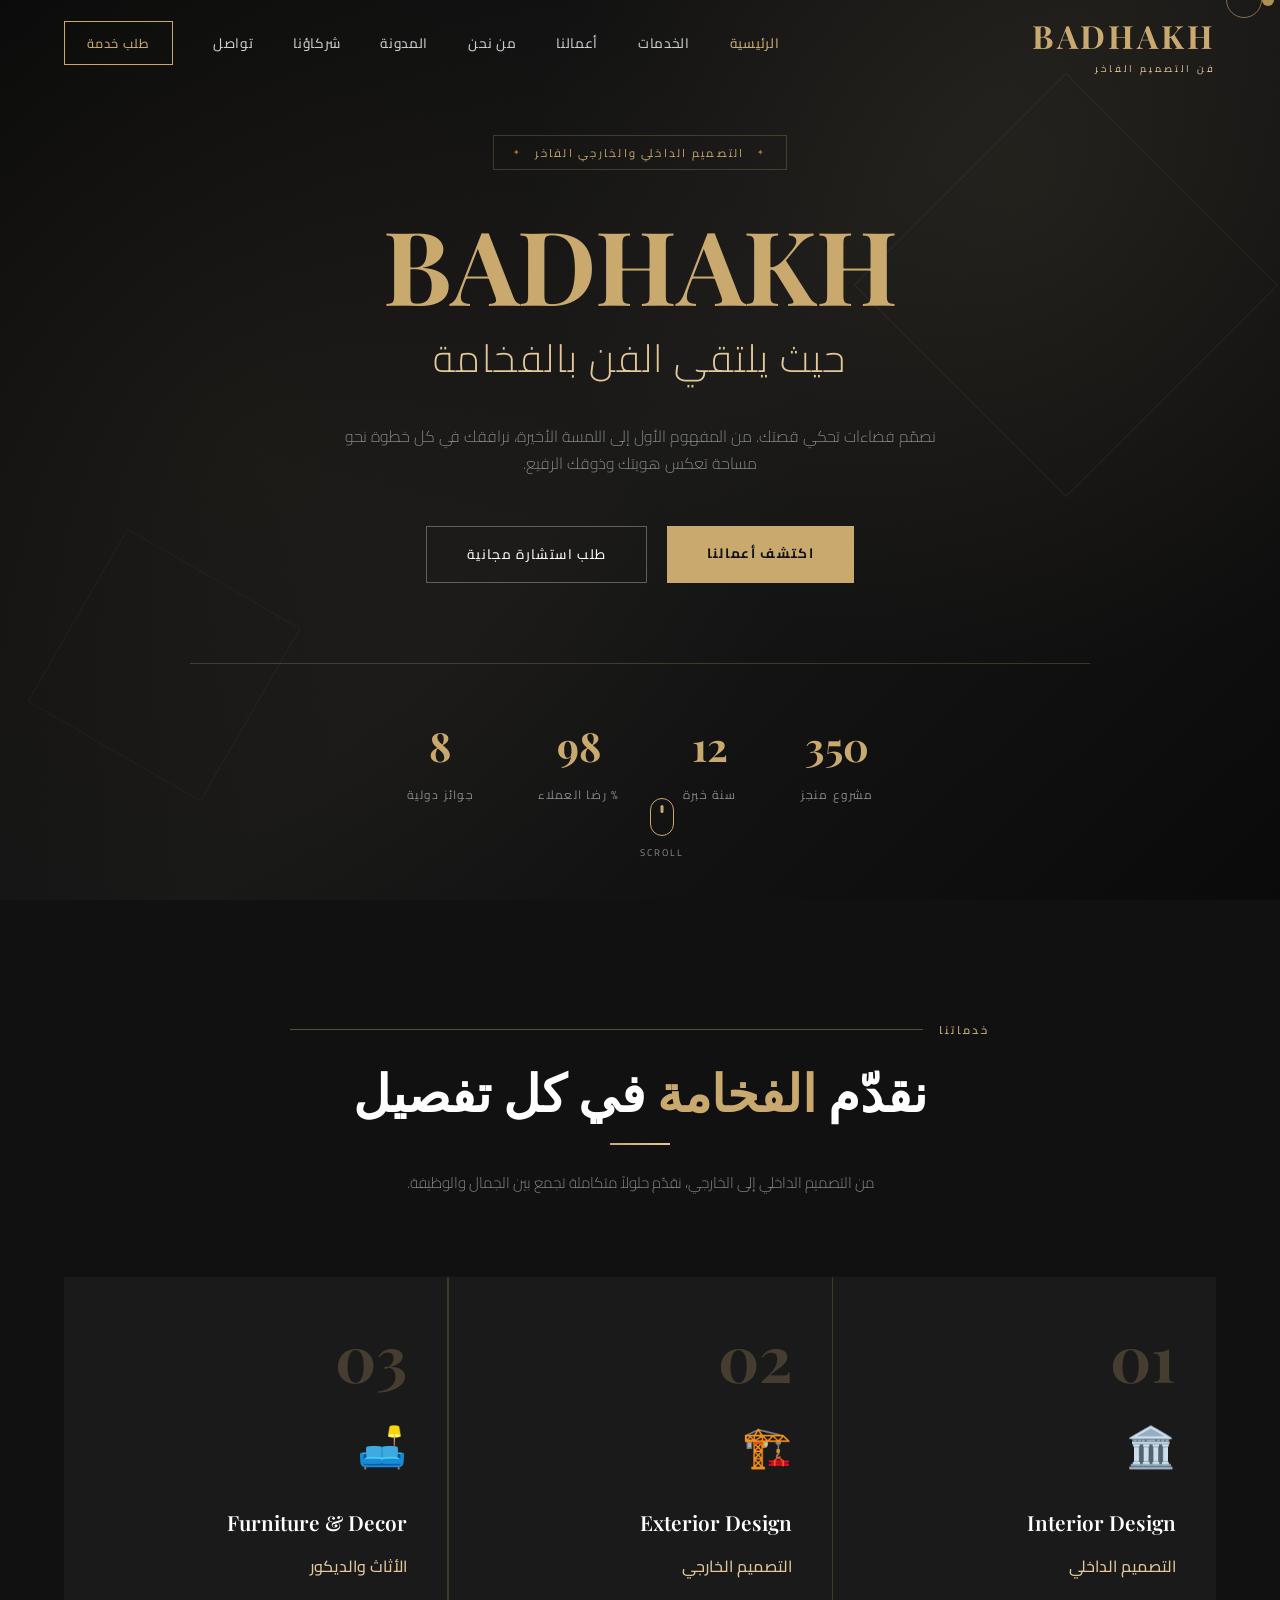
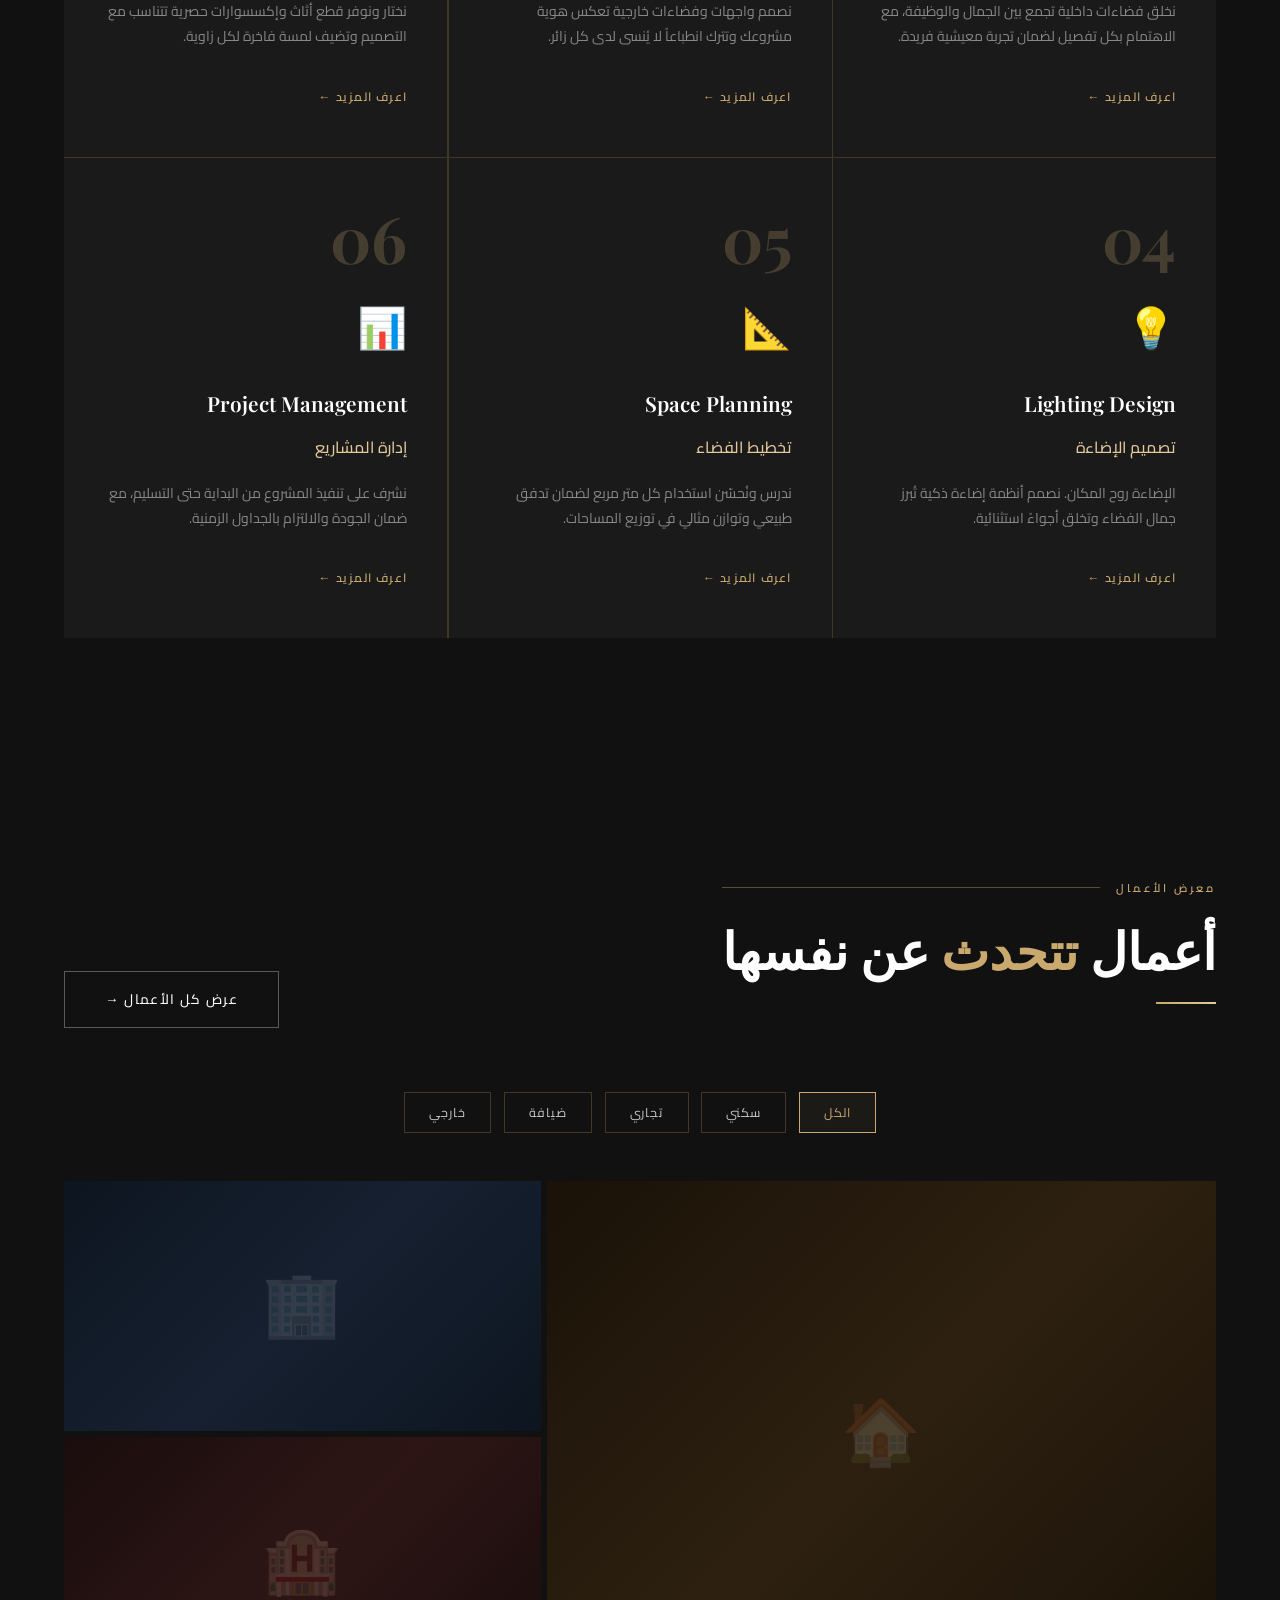
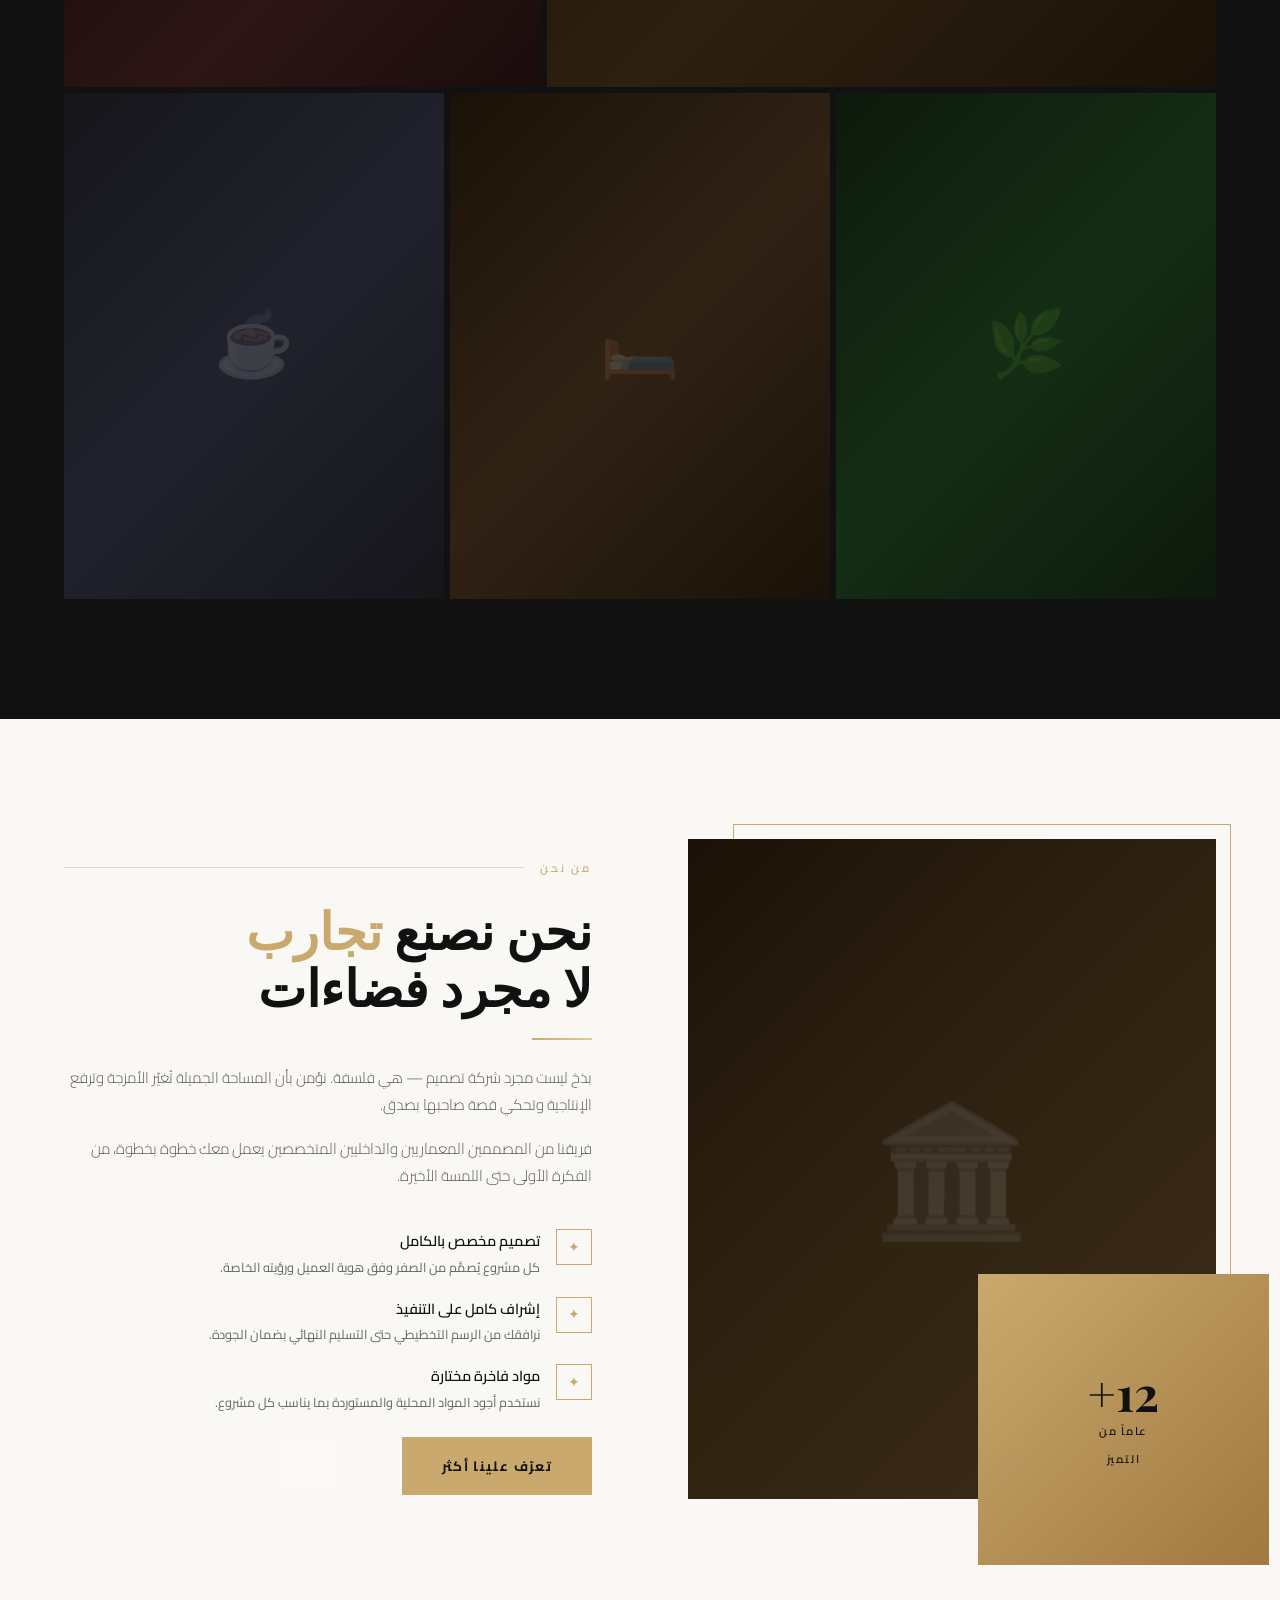
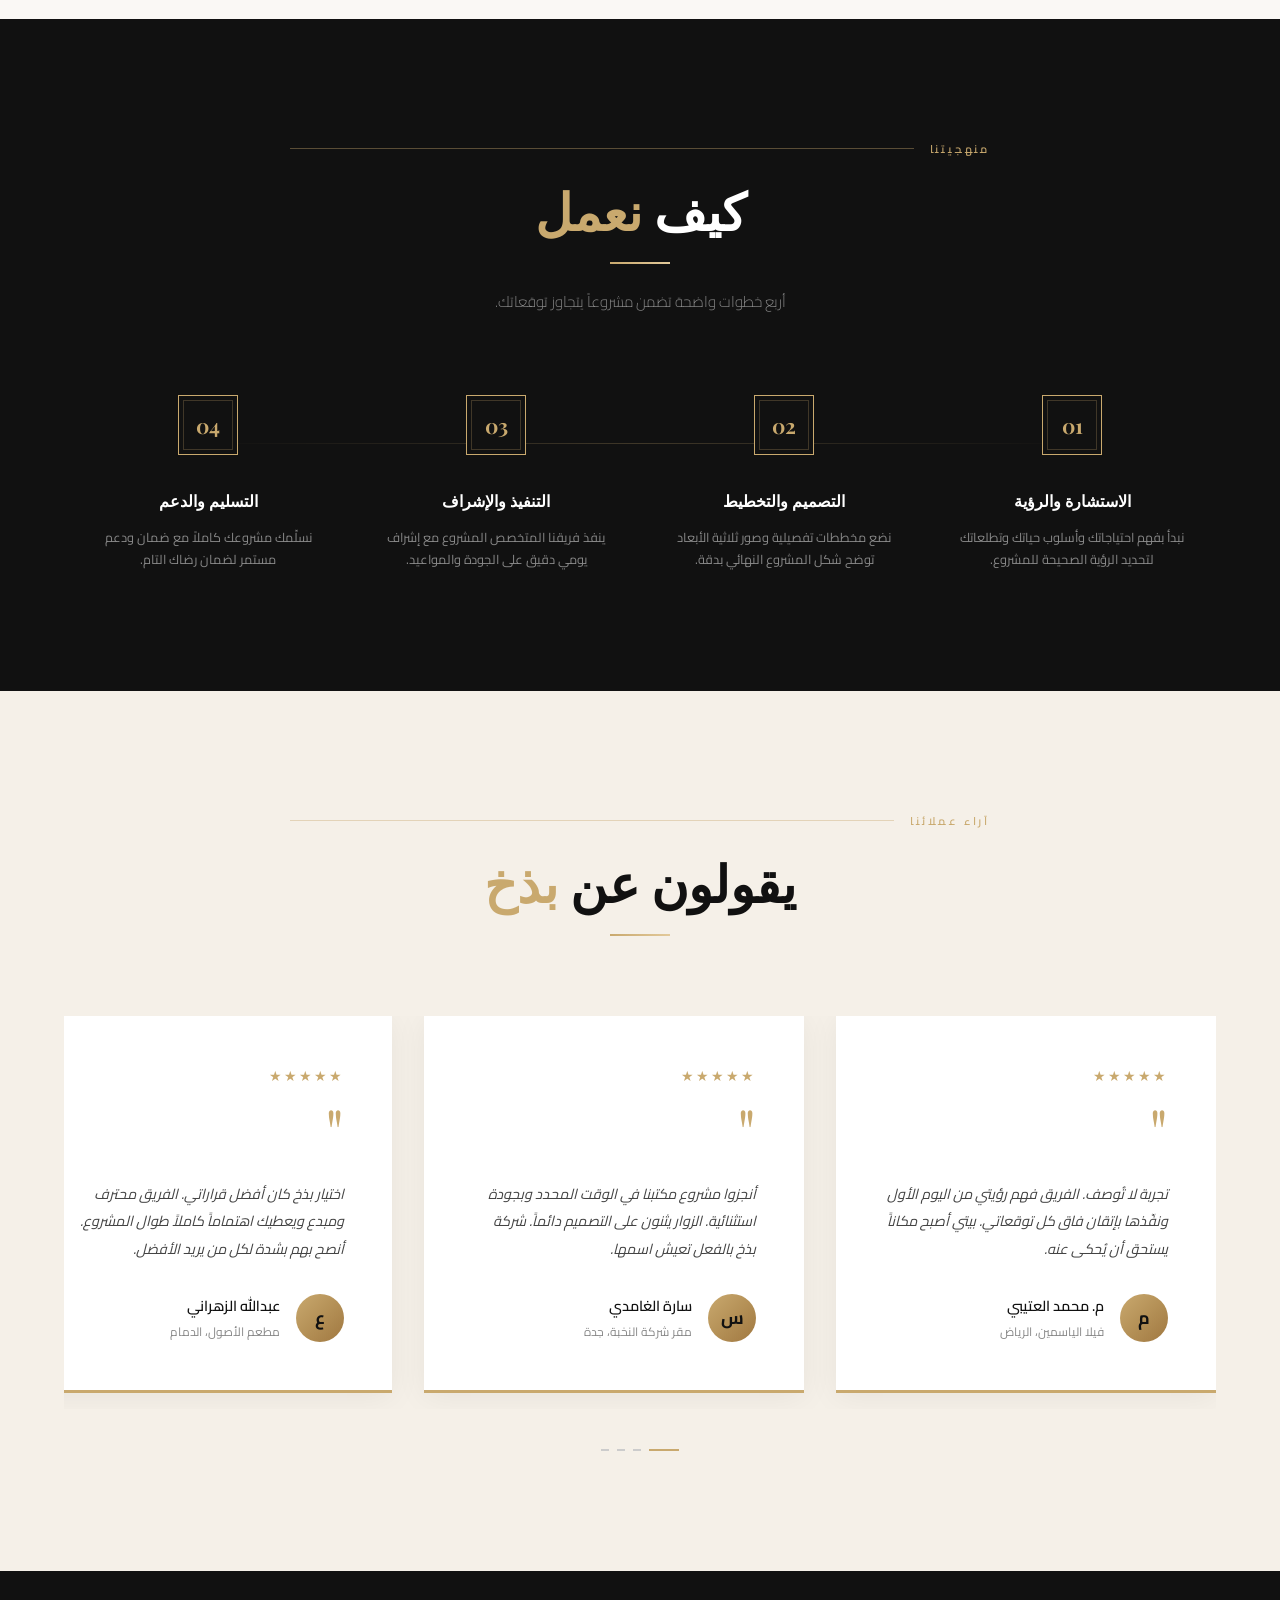
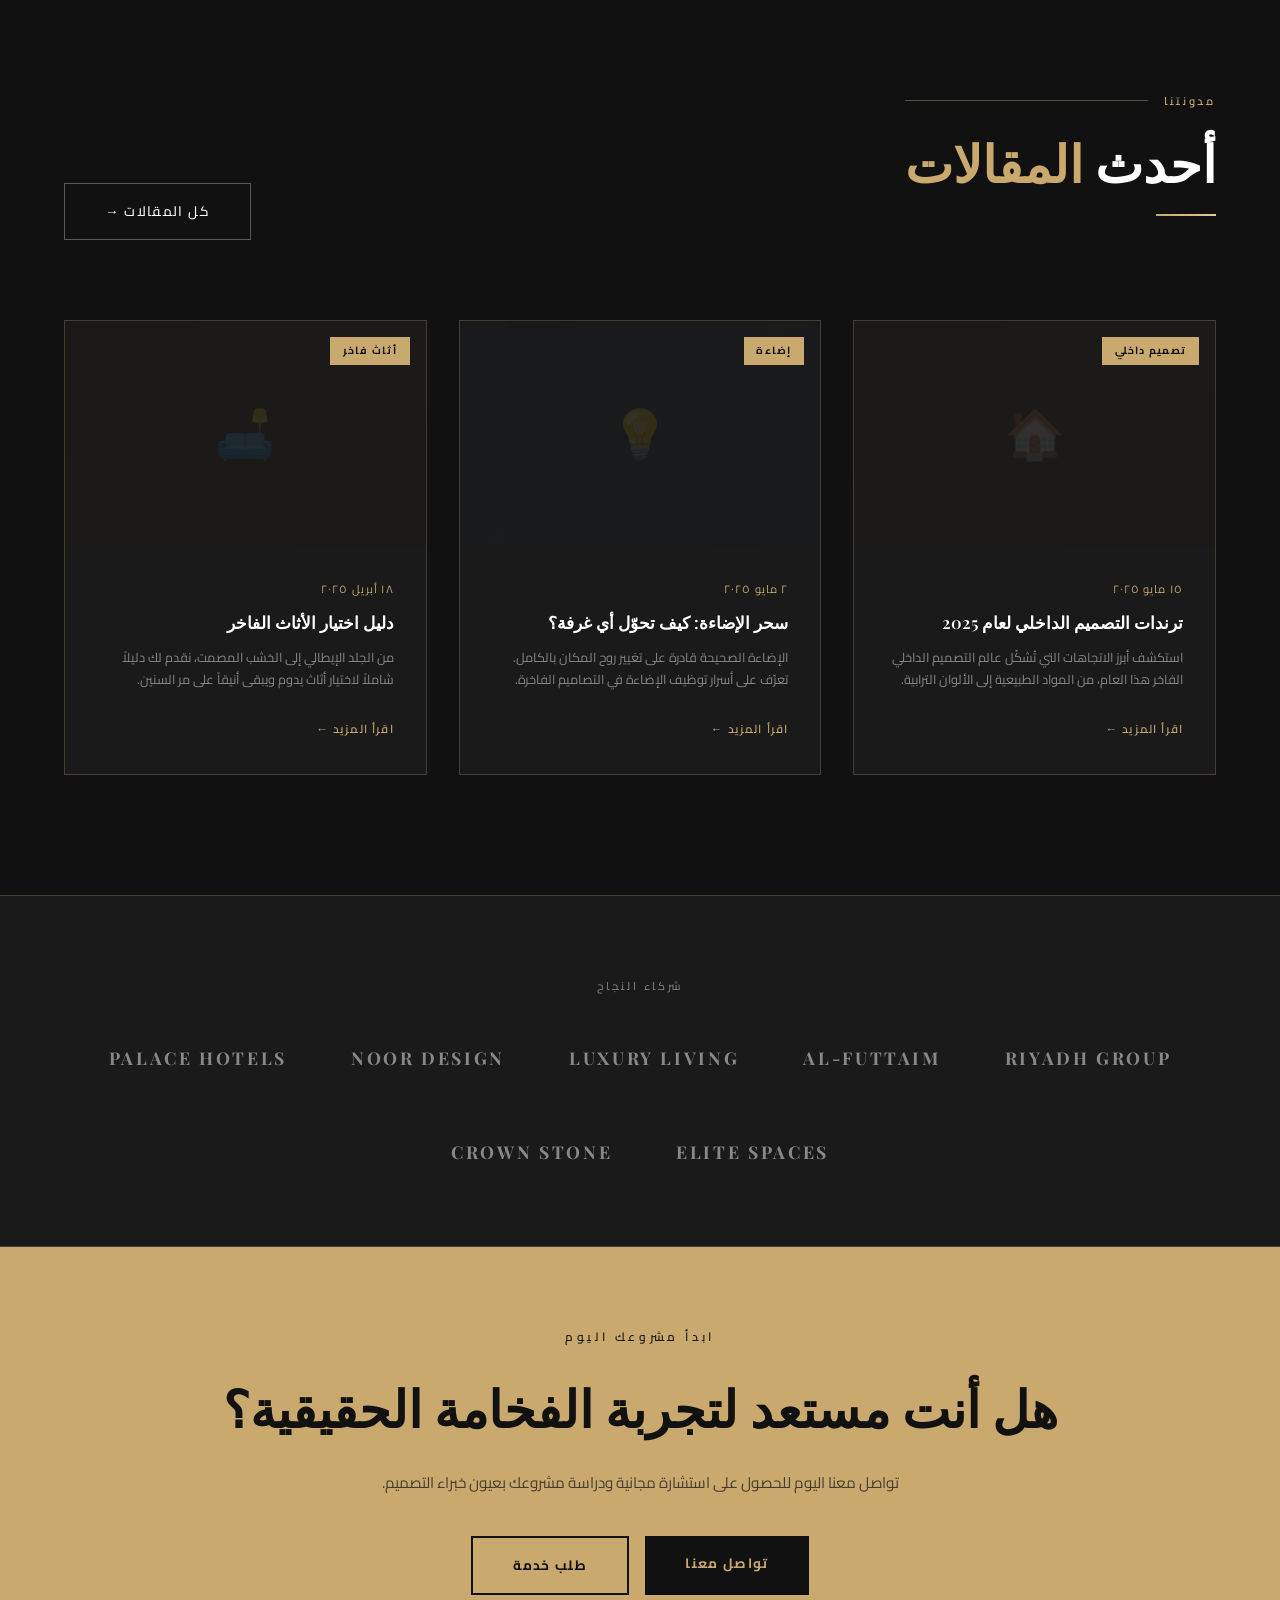
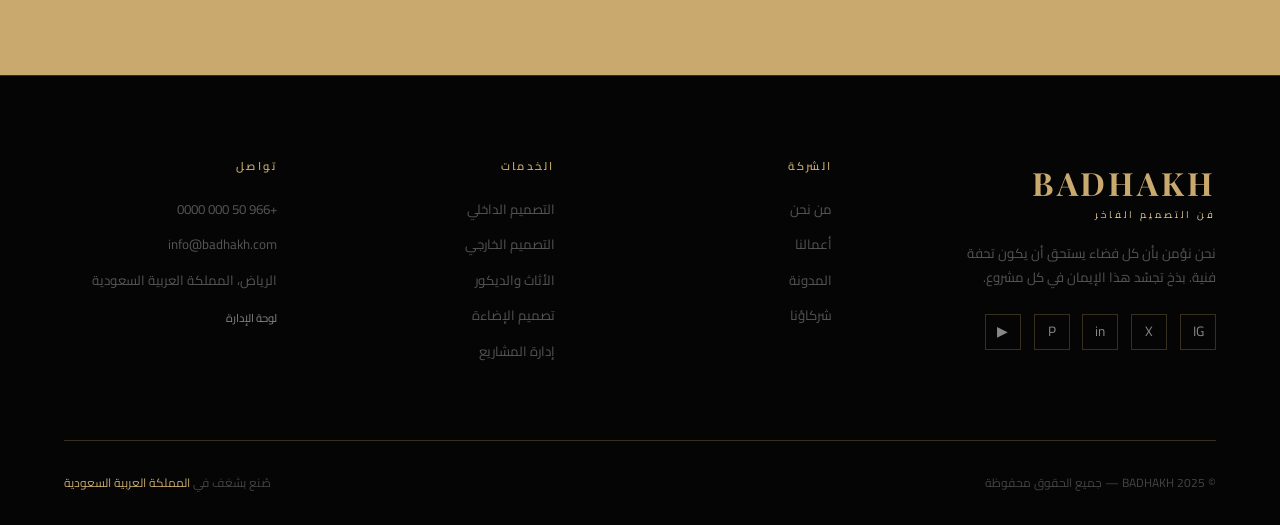
==== index.html @ dadae4b3 "add" ====
<!DOCTYPE html>
<html lang="ar" dir="rtl">
<head>
  <meta charset="UTF-8">
  <meta name="viewport" content="width=device-width, initial-scale=1.0">
  <title>بذخ — BADHAKH Luxury Interiors</title>
  <meta name="description" content="بذخ — شركة متخصصة في التصميم الداخلي والخارجي الفاخر. نصمم، نشرف، ونسوّق مشروعك من الفكرة حتى الظهور.">
  <link rel="preconnect" href="https://fonts.googleapis.com">
  <link rel="preconnect" href="https://fonts.gstatic.com" crossorigin>
  <link href="https://fonts.googleapis.com/css2?family=Playfair+Display:wght@400;500;600;700;900&family=Cairo:wght@300;400;500;600;700&display=swap" rel="stylesheet">
  <link rel="stylesheet" href="css/style.css">
</head>
<body>

<!-- Loader -->
<div id="loader">
  <div class="loader-content">
    <div class="loader-logo">BADHAKH</div>
    <div style="font-family:'Cairo',sans-serif;font-size:0.7rem;letter-spacing:0.3em;color:var(--gold-light);margin-top:0.5rem;text-align:center;">بذخ — فن التصميم الفاخر</div>
    <div class="loader-bar"></div>
  </div>
</div>

<!-- Custom Cursor -->
<div class="custom-cursor" id="cursor"></div>
<div class="cursor-follower" id="cursor-follower"></div>

<!-- Toast -->
<div class="toast" id="toast">✓ تم إرسال رسالتك بنجاح</div>

<!-- NAVBAR -->
<nav id="navbar">
  <a href="index.html" class="nav-logo">
    BADHAKH
    <span>فن التصميم الفاخر</span>
  </a>
  <ul class="nav-links">
    <li><a href="index.html" class="active">الرئيسية</a></li>
    <li><a href="pages/services.html">الخدمات</a></li>
    <li><a href="pages/portfolio.html">أعمالنا</a></li>
    <li><a href="pages/about.html">من نحن</a></li>
    <li><a href="pages/blog.html">المدونة</a></li>
    <li><a href="pages/partners.html">شركاؤنا</a></li>
    <li><a href="pages/contact.html">تواصل</a></li>
    <li><a href="#" class="nav-cta" onclick="openModal()">طلب خدمة</a></li>
  </ul>
  <div class="hamburger" id="hamburger" onclick="toggleMenu()">
    <span></span><span></span><span></span>
  </div>
</nav>

<!-- Mobile Nav -->
<div class="mobile-nav" id="mobileNav">
  <a href="index.html" onclick="toggleMenu()">الرئيسية</a>
  <a href="pages/services.html" onclick="toggleMenu()">الخدمات</a>
  <a href="pages/portfolio.html" onclick="toggleMenu()">أعمالنا</a>
  <a href="pages/about.html" onclick="toggleMenu()">من نحن</a>
  <a href="pages/blog.html" onclick="toggleMenu()">المدونة</a>
  <a href="pages/partners.html" onclick="toggleMenu()">شركاؤنا</a>
  <a href="pages/contact.html" onclick="toggleMenu()">تواصل</a>
  <a href="#" onclick="openModal();toggleMenu();" style="color:var(--gold);border:1px solid var(--gold);padding:0.8rem 2.5rem;">طلب خدمة</a>
</div>

<!-- ===== HERO ===== -->
<section class="hero">
  <div class="hero-bg"></div>
  <div class="hero-pattern"></div>

  <!-- Animated geometric shapes -->
  <div style="position:absolute;top:15%;right:5%;width:300px;height:300px;border:1px solid rgba(201,169,110,0.08);transform:rotate(45deg);pointer-events:none;"></div>
  <div style="position:absolute;bottom:15%;left:5%;width:200px;height:200px;border:1px solid rgba(201,169,110,0.06);transform:rotate(30deg);pointer-events:none;"></div>

  <div class="hero-content">
    <div class="hero-badge">التصميم الداخلي والخارجي الفاخر</div>

    <h1 class="hero-title">
      <span class="gold">BADHAKH</span>
    </h1>
    <div class="hero-subtitle-ar">حيث يلتقي الفن بالفخامة</div>

    <p class="hero-desc">
      نصمّم فضاءات تحكي قصتك. من المفهوم الأول إلى اللمسة الأخيرة، نرافقك في كل خطوة نحو مساحة تعكس هويتك وذوقك الرفيع.
    </p>

    <div class="hero-actions">
      <a href="pages/portfolio.html" class="btn-primary">اكتشف أعمالنا</a>
      <a href="#" class="btn-outline" onclick="openModal()">طلب استشارة مجانية</a>
    </div>

    <div class="hero-stats">
      <div class="stat-item">
        <span class="stat-num" data-count="350">0</span>
        <div class="stat-label">مشروع منجز</div>
      </div>
      <div class="stat-item">
        <span class="stat-num" data-count="12">0</span>
        <div class="stat-label">سنة خبرة</div>
      </div>
      <div class="stat-item">
        <span class="stat-num" data-count="98">0</span>
        <div class="stat-label">% رضا العملاء</div>
      </div>
      <div class="stat-item">
        <span class="stat-num" data-count="8">0</span>
        <div class="stat-label">جوائز دولية</div>
      </div>
    </div>
  </div>

  <div class="scroll-indicator">
    <div class="scroll-mouse"></div>
    <div class="scroll-text">Scroll</div>
  </div>
</section>

<!-- ===== SERVICES ===== -->
<section class="section" id="services">
  <div class="section-header-centered reveal">
    <div class="section-label"><span>خدماتنا</span></div>
    <h2 class="section-heading">نقدّم <span class="gold">الفخامة</span> في كل تفصيل</h2>
    <div class="gold-divider gold-divider-center"></div>
    <p class="section-sub" style="margin:0 auto;">من التصميم الداخلي إلى الخارجي، نقدّم حلولاً متكاملة تجمع بين الجمال والوظيفة.</p>
  </div>

  <div class="services-grid">
    <div class="service-card reveal reveal-delay-1">
      <div class="service-num">01</div>
      <span class="service-icon">🏛️</span>
      <div class="service-title">Interior Design</div>
      <div class="service-title-ar">التصميم الداخلي</div>
      <p class="service-desc">نخلق فضاءات داخلية تجمع بين الجمال والوظيفة، مع الاهتمام بكل تفصيل لضمان تجربة معيشية فريدة.</p>
      <a href="pages/services.html" class="service-link">اعرف المزيد ←</a>
    </div>
    <div class="service-card reveal reveal-delay-2">
      <div class="service-num">02</div>
      <span class="service-icon">🏗️</span>
      <div class="service-title">Exterior Design</div>
      <div class="service-title-ar">التصميم الخارجي</div>
      <p class="service-desc">نصمم واجهات وفضاءات خارجية تعكس هوية مشروعك وتترك انطباعاً لا يُنسى لدى كل زائر.</p>
      <a href="pages/services.html" class="service-link">اعرف المزيد ←</a>
    </div>
    <div class="service-card reveal reveal-delay-3">
      <div class="service-num">03</div>
      <span class="service-icon">🛋️</span>
      <div class="service-title">Furniture & Decor</div>
      <div class="service-title-ar">الأثاث والديكور</div>
      <p class="service-desc">نختار ونوفر قطع أثاث وإكسسوارات حصرية تتناسب مع التصميم وتضيف لمسة فاخرة لكل زاوية.</p>
      <a href="pages/services.html" class="service-link">اعرف المزيد ←</a>
    </div>
    <div class="service-card reveal reveal-delay-1">
      <div class="service-num">04</div>
      <span class="service-icon">💡</span>
      <div class="service-title">Lighting Design</div>
      <div class="service-title-ar">تصميم الإضاءة</div>
      <p class="service-desc">الإضاءة روح المكان. نصمم أنظمة إضاءة ذكية تُبرز جمال الفضاء وتخلق أجواءً استثنائية.</p>
      <a href="pages/services.html" class="service-link">اعرف المزيد ←</a>
    </div>
    <div class="service-card reveal reveal-delay-2">
      <div class="service-num">05</div>
      <span class="service-icon">📐</span>
      <div class="service-title">Space Planning</div>
      <div class="service-title-ar">تخطيط الفضاء</div>
      <p class="service-desc">ندرس ونُحسّن استخدام كل متر مربع لضمان تدفق طبيعي وتوازن مثالي في توزيع المساحات.</p>
      <a href="pages/services.html" class="service-link">اعرف المزيد ←</a>
    </div>
    <div class="service-card reveal reveal-delay-3">
      <div class="service-num">06</div>
      <span class="service-icon">📊</span>
      <div class="service-title">Project Management</div>
      <div class="service-title-ar">إدارة المشاريع</div>
      <p class="service-desc">نشرف على تنفيذ المشروع من البداية حتى التسليم، مع ضمان الجودة والالتزام بالجداول الزمنية.</p>
      <a href="pages/services.html" class="service-link">اعرف المزيد ←</a>
    </div>
  </div>
</section>

<!-- ===== PORTFOLIO PREVIEW ===== -->
<section class="section portfolio-section" id="portfolio">
  <div style="display:flex;justify-content:space-between;align-items:flex-end;margin-bottom:4rem;" class="reveal">
    <div>
      <div class="section-label"><span>معرض الأعمال</span></div>
      <h2 class="section-heading">أعمال <span class="gold">تتحدث</span> عن نفسها</h2>
      <div class="gold-divider"></div>
    </div>
    <a href="pages/portfolio.html" class="btn-outline" style="flex-shrink:0;">عرض كل الأعمال →</a>
  </div>

  <div class="portfolio-filter reveal">
    <button class="filter-btn active" onclick="filterPortfolio(this,'all')">الكل</button>
    <button class="filter-btn" onclick="filterPortfolio(this,'residential')">سكني</button>
    <button class="filter-btn" onclick="filterPortfolio(this,'commercial')">تجاري</button>
    <button class="filter-btn" onclick="filterPortfolio(this,'hospitality')">ضيافة</button>
    <button class="filter-btn" onclick="filterPortfolio(this,'exterior')">خارجي</button>
  </div>

  <div class="portfolio-grid reveal">
    <div class="portfolio-item p-bg-1" data-cat="residential">
      <div class="interior-visual">🏠</div>
      <div class="portfolio-overlay">
        <div class="portfolio-info">
          <h3>فيلا الياسمين</h3>
          <p>سكني · الرياض</p>
        </div>
      </div>
    </div>
    <div class="portfolio-item p-bg-2" data-cat="commercial">
      <div class="interior-visual">🏢</div>
      <div class="portfolio-overlay">
        <div class="portfolio-info">
          <h3>مقر شركة النخبة</h3>
          <p>تجاري · جدة</p>
        </div>
      </div>
    </div>
    <div class="portfolio-item p-bg-3" data-cat="hospitality">
      <div class="interior-visual">🏨</div>
      <div class="portfolio-overlay">
        <div class="portfolio-info">
          <h3>لاونج بذخ</h3>
          <p>ضيافة · الدمام</p>
        </div>
      </div>
    </div>
    <div class="portfolio-item p-bg-4" data-cat="exterior">
      <div class="interior-visual">🌿</div>
      <div class="portfolio-overlay">
        <div class="portfolio-info">
          <h3>حديقة القصر</h3>
          <p>خارجي · الرياض</p>
        </div>
      </div>
    </div>
    <div class="portfolio-item p-bg-5" data-cat="residential">
      <div class="interior-visual">🛏️</div>
      <div class="portfolio-overlay">
        <div class="portfolio-info">
          <h3>جناح الملكي</h3>
          <p>سكني · جدة</p>
        </div>
      </div>
    </div>
    <div class="portfolio-item p-bg-6" data-cat="commercial">
      <div class="interior-visual">☕</div>
      <div class="portfolio-overlay">
        <div class="portfolio-info">
          <h3>كافيه الفن</h3>
          <p>تجاري · أبها</p>
        </div>
      </div>
    </div>
  </div>
</section>

<!-- ===== ABOUT PREVIEW ===== -->
<section class="section about-section" id="about">
  <div class="about-layout">
    <div class="about-visual reveal">
      <div class="about-frame"></div>
      <div class="about-img-main" style="background:linear-gradient(135deg,#1a1208 0%,#2d2010 40%,#3d2e18 100%);">
        <div style="width:100%;height:100%;display:flex;align-items:center;justify-content:center;font-size:8rem;opacity:0.12;">🏛️</div>
      </div>
      <div class="about-img-accent">
        <div class="about-accent-text">
          <span class="num">12+</span>
          <span class="label">عاماً من<br>التميز</span>
        </div>
      </div>
    </div>

    <div class="about-content reveal">
      <div class="section-label"><span>من نحن</span></div>
      <h2 class="section-heading" style="color:var(--dark);">نحن نصنع <span class="gold">تجارب</span><br>لا مجرد فضاءات</h2>
      <div class="gold-divider"></div>
      <p class="section-sub" style="color:#555;">
        بذخ ليست مجرد شركة تصميم — هي فلسفة. نؤمن بأن المساحة الجميلة تُغيّر الأمزجة وترفع الإنتاجية وتحكي قصة صاحبها بصدق.
      </p>
      <p class="section-sub" style="color:#555;margin-top:1rem;">
        فريقنا من المصممين المعماريين والداخليين المتخصصين يعمل معك خطوة بخطوة، من الفكرة الأولى حتى اللمسة الأخيرة.
      </p>

      <div class="about-features">
        <div class="about-feature">
          <div class="feature-icon">✦</div>
          <div class="feature-text">
            <h4>تصميم مخصص بالكامل</h4>
            <p>كل مشروع يُصمَّم من الصفر وفق هوية العميل ورؤيته الخاصة.</p>
          </div>
        </div>
        <div class="about-feature">
          <div class="feature-icon">✦</div>
          <div class="feature-text">
            <h4>إشراف كامل على التنفيذ</h4>
            <p>نرافقك من الرسم التخطيطي حتى التسليم النهائي بضمان الجودة.</p>
          </div>
        </div>
        <div class="about-feature">
          <div class="feature-icon">✦</div>
          <div class="feature-text">
            <h4>مواد فاخرة مختارة</h4>
            <p>نستخدم أجود المواد المحلية والمستوردة بما يناسب كل مشروع.</p>
          </div>
        </div>
      </div>

      <div style="margin-top:2.5rem;">
        <a href="pages/about.html" class="btn-primary">تعرّف علينا أكثر</a>
      </div>
    </div>
  </div>
</section>

<!-- ===== PROCESS ===== -->
<section class="section process-section">
  <div class="section-header-centered reveal">
    <div class="section-label"><span>منهجيتنا</span></div>
    <h2 class="section-heading">كيف <span class="gold">نعمل</span></h2>
    <div class="gold-divider gold-divider-center"></div>
    <p class="section-sub" style="margin:0 auto;">أربع خطوات واضحة تضمن مشروعاً يتجاوز توقعاتك.</p>
  </div>

  <div class="process-steps">
    <div class="process-step reveal reveal-delay-1">
      <div class="step-num">01</div>
      <div class="step-title">الاستشارة والرؤية</div>
      <p class="step-desc">نبدأ بفهم احتياجاتك وأسلوب حياتك وتطلعاتك لتحديد الرؤية الصحيحة للمشروع.</p>
    </div>
    <div class="process-step reveal reveal-delay-2">
      <div class="step-num">02</div>
      <div class="step-title">التصميم والتخطيط</div>
      <p class="step-desc">نضع مخططات تفصيلية وصور ثلاثية الأبعاد توضح شكل المشروع النهائي بدقة.</p>
    </div>
    <div class="process-step reveal reveal-delay-3">
      <div class="step-num">03</div>
      <div class="step-title">التنفيذ والإشراف</div>
      <p class="step-desc">ينفذ فريقنا المتخصص المشروع مع إشراف يومي دقيق على الجودة والمواعيد.</p>
    </div>
    <div class="process-step reveal reveal-delay-4">
      <div class="step-num">04</div>
      <div class="step-title">التسليم والدعم</div>
      <p class="step-desc">نسلّمك مشروعك كاملاً مع ضمان ودعم مستمر لضمان رضاك التام.</p>
    </div>
  </div>
</section>

<!-- ===== TESTIMONIALS ===== -->
<section class="section testimonials-section">
  <div class="section-header-centered reveal">
    <div class="section-label"><span>آراء عملائنا</span></div>
    <h2 class="section-heading" style="color:var(--dark);">يقولون عن <span class="gold">بذخ</span></h2>
    <div class="gold-divider gold-divider-center"></div>
  </div>

  <div class="testimonials-track reveal">
    <div class="testimonial-card">
      <div class="stars">★★★★★</div>
      <div class="testimonial-quote">"</div>
      <p class="testimonial-text">تجربة لا تُوصف. الفريق فهم رؤيتي من اليوم الأول ونفّذها بإتقان فاق كل توقعاتي. بيتي أصبح مكاناً يستحق أن يُحكى عنه.</p>
      <div class="testimonial-author">
        <div class="author-avatar">م</div>
        <div>
          <div class="author-name">م. محمد العتيبي</div>
          <div class="author-title">فيلا الياسمين، الرياض</div>
        </div>
      </div>
    </div>

    <div class="testimonial-card">
      <div class="stars">★★★★★</div>
      <div class="testimonial-quote">"</div>
      <p class="testimonial-text">أنجزوا مشروع مكتبنا في الوقت المحدد وبجودة استثنائية. الزوار يثنون على التصميم دائماً. شركة بذخ بالفعل تعيش اسمها.</p>
      <div class="testimonial-author">
        <div class="author-avatar">س</div>
        <div>
          <div class="author-name">سارة الغامدي</div>
          <div class="author-title">مقر شركة النخبة، جدة</div>
        </div>
      </div>
    </div>

    <div class="testimonial-card">
      <div class="stars">★★★★★</div>
      <div class="testimonial-quote">"</div>
      <p class="testimonial-text">اختيار بذخ كان أفضل قراراتي. الفريق محترف ومبدع ويعطيك اهتماماً كاملاً طوال المشروع. أنصح بهم بشدة لكل من يريد الأفضل.</p>
      <div class="testimonial-author">
        <div class="author-avatar">ع</div>
        <div>
          <div class="author-name">عبدالله الزهراني</div>
          <div class="author-title">مطعم الأصول، الدمام</div>
        </div>
      </div>
    </div>

    <div class="testimonial-card">
      <div class="stars">★★★★★</div>
      <div class="testimonial-quote">"</div>
      <p class="testimonial-text">من أوّل اجتماع أحسستُ أنهم يفهمون التصميم الفاخر فعلاً. الديتيل في كل زاوية يدل على احترافية عالية جداً. شكراً بذخ.</p>
      <div class="testimonial-author">
        <div class="author-avatar">ن</div>
        <div>
          <div class="author-name">نورة الشهري</div>
          <div class="author-title">شقة لوكس، جدة</div>
        </div>
      </div>
    </div>
  </div>

  <!-- Dots -->
  <div style="display:flex;gap:0.5rem;justify-content:center;margin-top:2.5rem;">
    <div style="width:30px;height:2px;background:var(--gold);"></div>
    <div style="width:8px;height:2px;background:var(--gray-light);"></div>
    <div style="width:8px;height:2px;background:var(--gray-light);"></div>
    <div style="width:8px;height:2px;background:var(--gray-light);"></div>
  </div>
</section>

<!-- ===== BLOG PREVIEW ===== -->
<section class="section blog-section">
  <div style="display:flex;justify-content:space-between;align-items:flex-end;margin-bottom:0;" class="reveal">
    <div>
      <div class="section-label"><span>مدونتنا</span></div>
      <h2 class="section-heading">أحدث <span class="gold">المقالات</span></h2>
      <div class="gold-divider"></div>
    </div>
    <a href="pages/blog.html" class="btn-outline" style="flex-shrink:0;">كل المقالات →</a>
  </div>

  <div class="blog-grid">
    <div class="blog-card reveal reveal-delay-1">
      <div class="blog-thumb">
        <div class="blog-thumb-bg p-bg-1">🏠</div>
        <span class="blog-cat">تصميم داخلي</span>
      </div>
      <div class="blog-body">
        <div class="blog-date">١٥ مايو ٢٠٢٥</div>
        <h3 class="blog-title">ترندات التصميم الداخلي لعام 2025</h3>
        <p class="blog-excerpt">استكشف أبرز الاتجاهات التي تُشكّل عالم التصميم الداخلي الفاخر هذا العام، من المواد الطبيعية إلى الألوان الترابية.</p>
        <a href="pages/blog.html" class="blog-link">اقرأ المزيد ←</a>
      </div>
    </div>

    <div class="blog-card reveal reveal-delay-2">
      <div class="blog-thumb">
        <div class="blog-thumb-bg p-bg-2">💡</div>
        <span class="blog-cat">إضاءة</span>
      </div>
      <div class="blog-body">
        <div class="blog-date">٢ مايو ٢٠٢٥</div>
        <h3 class="blog-title">سحر الإضاءة: كيف تحوّل أي غرفة؟</h3>
        <p class="blog-excerpt">الإضاءة الصحيحة قادرة على تغيير روح المكان بالكامل. تعرّف على أسرار توظيف الإضاءة في التصاميم الفاخرة.</p>
        <a href="pages/blog.html" class="blog-link">اقرأ المزيد ←</a>
      </div>
    </div>

    <div class="blog-card reveal reveal-delay-3">
      <div class="blog-thumb">
        <div class="blog-thumb-bg p-bg-5">🛋️</div>
        <span class="blog-cat">أثاث فاخر</span>
      </div>
      <div class="blog-body">
        <div class="blog-date">١٨ أبريل ٢٠٢٥</div>
        <h3 class="blog-title">دليل اختيار الأثاث الفاخر</h3>
        <p class="blog-excerpt">من الجلد الإيطالي إلى الخشب المصمت، نقدم لك دليلاً شاملاً لاختيار أثاث يدوم ويبقى أنيقاً على مر السنين.</p>
        <a href="pages/blog.html" class="blog-link">اقرأ المزيد ←</a>
      </div>
    </div>
  </div>
</section>

<!-- ===== PARTNERS ===== -->
<section class="partners-section">
  <div class="partners-label">شركاء النجاح</div>
  <div class="partners-track">
    <div class="partner-logo">RIYADH GROUP</div>
    <div class="partner-logo">AL-FUTTAIM</div>
    <div class="partner-logo">LUXURY LIVING</div>
    <div class="partner-logo">NOOR DESIGN</div>
    <div class="partner-logo">PALACE HOTELS</div>
    <div class="partner-logo">ELITE SPACES</div>
    <div class="partner-logo">CROWN STONE</div>
  </div>
</section>

<!-- ===== CONTACT STRIP ===== -->
<section class="section" style="background:var(--gold);padding:80px 5%;text-align:center;">
  <div class="reveal">
    <div style="font-size:0.75rem;letter-spacing:0.3em;text-transform:uppercase;color:var(--dark-2);margin-bottom:1rem;font-weight:600;">ابدأ مشروعك اليوم</div>
    <h2 style="font-family:var(--font-en);font-size:clamp(2rem,4vw,3.5rem);font-weight:700;color:var(--dark);margin-bottom:1.2rem;">هل أنت مستعد لتجربة الفخامة الحقيقية؟</h2>
    <p style="font-size:0.95rem;color:var(--dark-2);max-width:550px;margin:0 auto 2.5rem;opacity:0.75;">تواصل معنا اليوم للحصول على استشارة مجانية ودراسة مشروعك بعيون خبراء التصميم.</p>
    <div style="display:flex;gap:1rem;justify-content:center;flex-wrap:wrap;">
      <a href="pages/contact.html" style="background:var(--dark);color:var(--gold);padding:1rem 2.5rem;font-size:0.85rem;font-weight:700;letter-spacing:0.1em;text-transform:uppercase;transition:all 0.3s ease;" onmouseover="this.style.background='#111'" onmouseout="this.style.background='var(--dark)'">تواصل معنا</a>
      <a href="#" onclick="openModal()" style="background:transparent;color:var(--dark);padding:1rem 2.5rem;font-size:0.85rem;font-weight:700;letter-spacing:0.1em;text-transform:uppercase;border:2px solid var(--dark);transition:all 0.3s ease;">طلب خدمة</a>
    </div>
  </div>
</section>

<!-- ===== FOOTER ===== -->
<footer>
  <div class="footer-main">
    <div class="footer-brand">
      <a href="index.html" class="nav-logo" style="display:inline-block;margin-bottom:1.2rem;">
        BADHAKH
        <span>فن التصميم الفاخر</span>
      </a>
      <p>نحن نؤمن بأن كل فضاء يستحق أن يكون تحفة فنية. بذخ تجسّد هذا الإيمان في كل مشروع.</p>
      <div class="footer-social">
        <div class="social-btn" title="Instagram">IG</div>
        <div class="social-btn" title="Twitter">X</div>
        <div class="social-btn" title="LinkedIn">in</div>
        <div class="social-btn" title="Pinterest">P</div>
        <div class="social-btn" title="YouTube">▶</div>
      </div>
    </div>
    <div class="footer-col">
      <h4>الشركة</h4>
      <a href="pages/about.html">من نحن</a>
      <a href="pages/portfolio.html">أعمالنا</a>
      <a href="pages/blog.html">المدونة</a>
      <a href="pages/partners.html">شركاؤنا</a>
    </div>
    <div class="footer-col">
      <h4>الخدمات</h4>
      <a href="pages/services.html">التصميم الداخلي</a>
      <a href="pages/services.html">التصميم الخارجي</a>
      <a href="pages/services.html">الأثاث والديكور</a>
      <a href="pages/services.html">تصميم الإضاءة</a>
      <a href="pages/services.html">إدارة المشاريع</a>
    </div>
    <div class="footer-col">
      <h4>تواصل</h4>
      <a href="tel:+966500000000">+966 50 000 0000</a>
      <a href="mailto:info@badhakh.com">info@badhakh.com</a>
      <a href="#">الرياض، المملكة العربية السعودية</a>
      <a href="pages/admin.html" style="color:var(--gray);font-size:0.7rem;margin-top:1rem;">لوحة الإدارة</a>
    </div>
  </div>
  <div class="footer-bottom">
    <span>© 2025 BADHAKH — جميع الحقوق محفوظة</span>
    <span>صُنع بشغف في <a href="#">المملكة العربية السعودية</a></span>
  </div>
</footer>

<!-- ===== REQUEST SERVICE MODAL ===== -->
<div class="modal-overlay" id="serviceModal">
  <div class="modal-box">
    <button class="modal-close" onclick="closeModal()">✕</button>
    <div class="modal-title">طلب خدمة</div>
    <p class="modal-sub">أرسل لنا تفاصيل مشروعك وسنتواصل معك خلال 24 ساعة.</p>

    <div class="form-group">
      <label>الاسم الكامل *</label>
      <input type="text" placeholder="أدخل اسمك الكامل">
    </div>
    <div class="form-row">
      <div class="form-group">
        <label>البريد الإلكتروني *</label>
        <input type="email" placeholder="example@email.com">
      </div>
      <div class="form-group">
        <label>رقم الجوال *</label>
        <input type="tel" placeholder="+966 5X XXX XXXX">
      </div>
    </div>
    <div class="form-group">
      <label>نوع الخدمة</label>
      <select>
        <option>— اختر الخدمة —</option>
        <option>التصميم الداخلي</option>
        <option>التصميم الخارجي</option>
        <option>الأثاث والديكور</option>
        <option>تصميم الإضاءة</option>
        <option>تخطيط الفضاء</option>
        <option>إدارة المشاريع</option>
        <option>خدمة شاملة</option>
      </select>
    </div>
    <div class="form-group">
      <label>الميزانية التقريبية</label>
      <select>
        <option>— حدد النطاق —</option>
        <option>أقل من 100,000 ريال</option>
        <option>100,000 – 500,000 ريال</option>
        <option>500,000 – 1,000,000 ريال</option>
        <option>أكثر من 1,000,000 ريال</option>
      </select>
    </div>
    <div class="form-group">
      <label>تفاصيل المشروع</label>
      <textarea rows="4" placeholder="صف مشروعك، الموقع، المساحة، والتوقعات..."></textarea>
    </div>
    <button class="form-submit" onclick="submitForm()">إرسال الطلب ✦</button>
  </div>
</div>

<script src="js/main.js"></script>
</body>
</html>
---- css/style.css ----
/* ===== BADHAKH - Luxury Interiors ===== */
@import url('https://fonts.googleapis.com/css2?family=Playfair+Display:wght@400;500;600;700;900&family=Cairo:wght@300;400;500;600;700&display=swap');

:root {
  --gold: #C9A96E;
  --gold-light: #E2C99A;
  --gold-dark: #A07840;
  --gold-shine: #F0D99B;
  --white: #FFFFFF;
  --off-white: #FAF8F5;
  --cream: #F5F0E8;
  --black: #0A0A0A;
  --dark: #111111;
  --dark-2: #1A1A1A;
  --gray: #888888;
  --gray-light: #CCCCCC;
  --border: rgba(201,169,110,0.25);
  --shadow-gold: 0 8px 40px rgba(201,169,110,0.18);
  --font-ar: 'Cairo', sans-serif;
  --font-en: 'Playfair Display', serif;
  --transition: all 0.4s cubic-bezier(0.25, 0.46, 0.45, 0.94);
}

*, *::before, *::after {
  margin: 0; padding: 0; box-sizing: border-box;
}

html {
  scroll-behavior: smooth;
  font-size: 16px;
}

body {
  font-family: var(--font-ar);
  background: var(--dark);
  color: var(--white);
  direction: rtl;
  overflow-x: hidden;
  line-height: 1.7;
}

body.ltr { direction: ltr; }
body.light-page { background: var(--off-white); color: var(--dark); }

a { text-decoration: none; color: inherit; }
img { max-width: 100%; display: block; }
ul { list-style: none; }
button, input, textarea, select { font-family: var(--font-ar); }

/* ===== SCROLLBAR ===== */
::-webkit-scrollbar { width: 6px; }
::-webkit-scrollbar-track { background: var(--dark); }
::-webkit-scrollbar-thumb { background: var(--gold); border-radius: 3px; }

/* ===== LOADER ===== */
#loader {
  position: fixed; inset: 0;
  background: var(--dark);
  display: flex; align-items: center; justify-content: center;
  z-index: 9999;
  transition: opacity 0.6s ease, visibility 0.6s ease;
}
#loader.hidden { opacity: 0; visibility: hidden; }

.loader-content { text-align: center; }
.loader-logo {
  font-family: var(--font-en);
  font-size: 3.5rem;
  color: var(--gold);
  letter-spacing: 0.15em;
  animation: shimmer 1.5s ease-in-out infinite;
}
.loader-bar {
  width: 200px; height: 1px;
  background: var(--border);
  margin: 1.5rem auto 0;
  position: relative; overflow: hidden;
}
.loader-bar::after {
  content: '';
  position: absolute; left: -100%; top: 0;
  width: 100%; height: 100%;
  background: linear-gradient(90deg, transparent, var(--gold), transparent);
  animation: loading-bar 1.5s ease-in-out infinite;
}

@keyframes shimmer {
  0%, 100% { opacity: 1; text-shadow: 0 0 20px rgba(201,169,110,0.4); }
  50% { opacity: 0.7; text-shadow: 0 0 40px rgba(201,169,110,0.8); }
}
@keyframes loading-bar {
  0% { left: -100%; }
  100% { left: 100%; }
}

/* ===== CURSOR ===== */
.custom-cursor {
  position: fixed;
  width: 12px; height: 12px;
  background: var(--gold);
  border-radius: 50%;
  pointer-events: none;
  z-index: 9998;
  transform: translate(-50%, -50%);
  transition: transform 0.1s ease;
  mix-blend-mode: difference;
}
.cursor-follower {
  position: fixed;
  width: 36px; height: 36px;
  border: 1px solid var(--gold);
  border-radius: 50%;
  pointer-events: none;
  z-index: 9997;
  transform: translate(-50%, -50%);
  transition: all 0.15s ease;
  opacity: 0.6;
}

/* ===== NAV ===== */
#navbar {
  position: fixed; top: 0; left: 0; right: 0;
  z-index: 1000;
  padding: 0 5%;
  display: flex; align-items: center; justify-content: space-between;
  height: 85px;
  transition: var(--transition);
}
#navbar.scrolled {
  background: rgba(10,10,10,0.95);
  backdrop-filter: blur(20px);
  border-bottom: 1px solid var(--border);
  height: 65px;
}

.nav-logo {
  font-family: var(--font-en);
  font-size: 2rem;
  color: var(--gold);
  letter-spacing: 0.1em;
  font-weight: 700;
}
.nav-logo span {
  display: block;
  font-family: var(--font-ar);
  font-size: 0.6rem;
  letter-spacing: 0.3em;
  color: var(--gold-light);
  font-weight: 400;
  text-transform: uppercase;
  margin-top: -4px;
}

.nav-links {
  display: flex; gap: 2.5rem; align-items: center;
}
.nav-links a {
  font-size: 0.85rem;
  font-weight: 500;
  color: var(--gray-light);
  letter-spacing: 0.05em;
  position: relative;
  transition: color 0.3s ease;
}
.nav-links a::after {
  content: '';
  position: absolute; bottom: -4px; right: 0; left: auto;
  width: 0; height: 1px;
  background: var(--gold);
  transition: width 0.3s ease;
}
.nav-links a:hover { color: var(--gold); }
.nav-links a:hover::after { width: 100%; right: auto; left: 0; }
.nav-links a.active { color: var(--gold); }

.nav-cta {
  background: transparent;
  border: 1px solid var(--gold);
  color: var(--gold) !important;
  padding: 0.55rem 1.4rem;
  font-size: 0.8rem !important;
  letter-spacing: 0.08em;
  cursor: pointer;
  transition: var(--transition) !important;
}
.nav-cta:hover {
  background: var(--gold) !important;
  color: var(--dark) !important;
}

.hamburger {
  display: none;
  flex-direction: column; gap: 5px;
  cursor: pointer; padding: 5px;
}
.hamburger span {
  width: 28px; height: 1.5px;
  background: var(--gold);
  transition: var(--transition);
  display: block;
}
.hamburger.open span:nth-child(1) { transform: rotate(45deg) translate(5px, 5px); }
.hamburger.open span:nth-child(2) { opacity: 0; }
.hamburger.open span:nth-child(3) { transform: rotate(-45deg) translate(5px, -5px); }

/* Mobile Nav */
.mobile-nav {
  position: fixed; inset: 0; top: 65px;
  background: rgba(10,10,10,0.98);
  display: none; flex-direction: column;
  align-items: center; justify-content: center;
  gap: 2.5rem; z-index: 999;
}
.mobile-nav.open { display: flex; }
.mobile-nav a {
  font-size: 1.5rem; color: var(--gray-light);
  transition: color 0.3s ease;
}
.mobile-nav a:hover { color: var(--gold); }

/* ===== HERO ===== */
.hero {
  min-height: 100vh;
  position: relative;
  display: flex; align-items: center;
  overflow: hidden;
}

.hero-bg {
  position: absolute; inset: 0;
  background: 
    linear-gradient(135deg, rgba(10,10,10,0.9) 0%, rgba(26,26,26,0.7) 50%, rgba(10,10,10,0.95) 100%),
    url('images/hero-bg.jpg') center/cover no-repeat;
}

/* Geometric pattern overlay */
.hero-pattern {
  position: absolute; inset: 0;
  background-image: 
    radial-gradient(circle at 20% 50%, rgba(201,169,110,0.05) 0%, transparent 50%),
    radial-gradient(circle at 80% 20%, rgba(201,169,110,0.08) 0%, transparent 40%);
  pointer-events: none;
}

/* Decorative lines */
.hero-lines {
  position: absolute;
  top: 50%; left: 5%; right: 5%;
  height: 1px;
  background: linear-gradient(90deg, transparent, var(--border), transparent);
  transform: translateY(-50%);
}

.hero-content {
  position: relative; z-index: 2;
  width: 90%; max-width: 900px;
  margin: 0 auto;
  padding: 120px 0 80px;
  text-align: center;
}

.hero-badge {
  display: inline-flex; align-items: center; gap: 0.8rem;
  border: 1px solid var(--border);
  padding: 0.45rem 1.2rem;
  margin-bottom: 2.5rem;
  font-size: 0.7rem;
  letter-spacing: 0.2em;
  color: var(--gold);
  text-transform: uppercase;
  animation: fadeInDown 1s ease 0.3s both;
}
.hero-badge::before, .hero-badge::after {
  content: '✦';
  font-size: 0.5rem;
  color: var(--gold-dark);
}

.hero-title {
  font-family: var(--font-en);
  font-size: clamp(3.5rem, 8vw, 7rem);
  font-weight: 700;
  line-height: 1.05;
  color: var(--white);
  margin-bottom: 0.5rem;
  animation: fadeInUp 1s ease 0.5s both;
}
.hero-title .gold { color: var(--gold); }

.hero-subtitle-ar {
  font-family: var(--font-ar);
  font-size: clamp(1.5rem, 3vw, 2.5rem);
  font-weight: 300;
  color: var(--gold-light);
  margin-bottom: 2rem;
  letter-spacing: 0.05em;
  animation: fadeInUp 1s ease 0.7s both;
}

.hero-desc {
  font-size: 1rem;
  color: var(--gray);
  max-width: 600px;
  margin: 0 auto 3rem;
  font-weight: 300;
  animation: fadeInUp 1s ease 0.9s both;
}

.hero-actions {
  display: flex; gap: 1.2rem;
  justify-content: center; flex-wrap: wrap;
  animation: fadeInUp 1s ease 1.1s both;
}

.btn-primary {
  background: var(--gold);
  color: var(--dark);
  padding: 1rem 2.5rem;
  font-size: 0.85rem;
  font-weight: 700;
  letter-spacing: 0.1em;
  border: none; cursor: pointer;
  text-transform: uppercase;
  transition: var(--transition);
  position: relative; overflow: hidden;
}
.btn-primary::before {
  content: '';
  position: absolute; top: 0; left: -100%; bottom: 0; right: auto;
  width: 100%;
  background: linear-gradient(90deg, transparent, rgba(255,255,255,0.2), transparent);
  transition: left 0.5s ease;
}
.btn-primary:hover::before { left: 100%; }
.btn-primary:hover { background: var(--gold-shine); transform: translateY(-2px); box-shadow: var(--shadow-gold); }

.btn-outline {
  background: transparent;
  color: var(--white);
  padding: 1rem 2.5rem;
  font-size: 0.85rem;
  font-weight: 500;
  letter-spacing: 0.1em;
  border: 1px solid rgba(255,255,255,0.3);
  cursor: pointer;
  text-transform: uppercase;
  transition: var(--transition);
}
.btn-outline:hover {
  border-color: var(--gold);
  color: var(--gold);
  transform: translateY(-2px);
}

.hero-stats {
  display: flex; justify-content: center; gap: 4rem;
  margin-top: 5rem; padding-top: 3rem;
  border-top: 1px solid var(--border);
  animation: fadeInUp 1s ease 1.3s both;
}
.stat-item { text-align: center; }
.stat-num {
  font-family: var(--font-en);
  font-size: 2.5rem;
  font-weight: 700;
  color: var(--gold);
  display: block;
}
.stat-label {
  font-size: 0.75rem;
  color: var(--gray);
  letter-spacing: 0.1em;
  text-transform: uppercase;
  margin-top: 0.3rem;
}

/* Scroll indicator */
.scroll-indicator {
  position: absolute; bottom: 2.5rem; left: 50%; transform: translateX(-50%);
  display: flex; flex-direction: column; align-items: center; gap: 0.5rem;
  z-index: 2; animation: fadeInUp 1s ease 1.5s both;
}
.scroll-mouse {
  width: 24px; height: 38px;
  border: 1.5px solid var(--gold);
  border-radius: 12px;
  position: relative;
}
.scroll-mouse::after {
  content: '';
  position: absolute; top: 6px; left: 50%; transform: translateX(-50%);
  width: 3px; height: 8px;
  background: var(--gold);
  border-radius: 2px;
  animation: scroll-anim 2s ease infinite;
}
.scroll-text {
  font-size: 0.6rem;
  letter-spacing: 0.2em;
  color: var(--gray);
  text-transform: uppercase;
}
@keyframes scroll-anim {
  0% { opacity: 1; transform: translateX(-50%) translateY(0); }
  100% { opacity: 0; transform: translateX(-50%) translateY(10px); }
}

/* ===== SECTION COMMON ===== */
.section {
  padding: 120px 5%;
}
.section-light { background: var(--off-white); color: var(--dark); }
.section-cream { background: var(--cream); color: var(--dark); }

.section-label {
  display: flex; align-items: center; gap: 1rem;
  margin-bottom: 1.5rem;
}
.section-label span {
  font-size: 0.7rem;
  letter-spacing: 0.25em;
  text-transform: uppercase;
  color: var(--gold);
  font-weight: 600;
}
.section-label::before, .section-label::after {
  content: '';
  height: 1px;
  background: var(--gold);
  flex: 1;
  opacity: 0.4;
}
.section-label::before { display: none; }

.section-heading {
  font-family: var(--font-en);
  font-size: clamp(2rem, 4vw, 3.5rem);
  font-weight: 700;
  line-height: 1.1;
  margin-bottom: 1.2rem;
}
.section-heading .gold { color: var(--gold); }

.section-sub {
  font-size: 0.95rem;
  color: var(--gray);
  max-width: 550px;
  font-weight: 300;
  line-height: 1.8;
}

.section-header-centered {
  text-align: center;
  max-width: 700px;
  margin: 0 auto 5rem;
}
.section-header-centered .section-label {
  justify-content: center;
}

/* ===== SERVICES ===== */
.services-grid {
  display: grid;
  grid-template-columns: repeat(auto-fit, minmax(300px, 1fr));
  gap: 1.5px;
  margin-top: 5rem;
  background: var(--border);
}

.service-card {
  background: var(--dark-2);
  padding: 3rem 2.5rem;
  position: relative;
  overflow: hidden;
  cursor: pointer;
  transition: var(--transition);
  group: true;
}
.service-card::before {
  content: '';
  position: absolute; top: 0; right: 0; bottom: auto; left: auto;
  width: 0; height: 2px;
  background: var(--gold);
  transition: width 0.5s ease;
}
.service-card:hover::before { width: 100%; right: auto; left: 0; }
.service-card:hover { background: var(--dark); }
.service-card:hover .service-icon { color: var(--gold); transform: scale(1.1); }

.service-num {
  font-family: var(--font-en);
  font-size: 4rem;
  font-weight: 700;
  color: var(--border);
  line-height: 1;
  margin-bottom: 1.5rem;
  transition: color 0.3s ease;
}
.service-card:hover .service-num { color: rgba(201,169,110,0.15); }

.service-icon {
  font-size: 2.5rem;
  color: var(--gold-dark);
  margin-bottom: 1.5rem;
  transition: var(--transition);
  display: block;
}

.service-title {
  font-family: var(--font-en);
  font-size: 1.3rem;
  font-weight: 600;
  color: var(--white);
  margin-bottom: 0.8rem;
}
.service-title-ar {
  font-size: 1rem;
  color: var(--gold-light);
  margin-bottom: 1.2rem;
  font-weight: 500;
}
.service-desc {
  font-size: 0.875rem;
  color: var(--gray);
  line-height: 1.8;
  margin-bottom: 2rem;
}
.service-link {
  display: inline-flex; align-items: center; gap: 0.6rem;
  font-size: 0.75rem;
  color: var(--gold);
  letter-spacing: 0.1em;
  text-transform: uppercase;
  font-weight: 600;
  transition: gap 0.3s ease;
}
.service-link:hover { gap: 1rem; }

/* ===== PORTFOLIO ===== */
.portfolio-section { background: var(--dark); }

.portfolio-filter {
  display: flex; gap: 0.8rem; flex-wrap: wrap;
  margin-bottom: 3rem; justify-content: center;
}
.filter-btn {
  padding: 0.5rem 1.5rem;
  font-size: 0.78rem;
  letter-spacing: 0.08em;
  text-transform: uppercase;
  border: 1px solid var(--border);
  background: transparent;
  color: var(--gray-light);
  cursor: pointer;
  transition: var(--transition);
}
.filter-btn:hover, .filter-btn.active {
  border-color: var(--gold);
  color: var(--gold);
  background: rgba(201,169,110,0.06);
}

.portfolio-grid {
  display: grid;
  grid-template-columns: repeat(12, 1fr);
  grid-auto-rows: 250px;
  gap: 6px;
}
.portfolio-item {
  position: relative; overflow: hidden; cursor: pointer;
  background: var(--dark-2);
}
.portfolio-item:nth-child(1) { grid-column: span 7; grid-row: span 2; }
.portfolio-item:nth-child(2) { grid-column: span 5; grid-row: span 1; }
.portfolio-item:nth-child(3) { grid-column: span 5; grid-row: span 1; }
.portfolio-item:nth-child(4) { grid-column: span 4; grid-row: span 2; }
.portfolio-item:nth-child(5) { grid-column: span 4; grid-row: span 2; }
.portfolio-item:nth-child(6) { grid-column: span 4; grid-row: span 2; }

.portfolio-img {
  width: 100%; height: 100%;
  object-fit: cover;
  transition: transform 0.8s cubic-bezier(0.25, 0.46, 0.45, 0.94);
}
.portfolio-item:hover .portfolio-img { transform: scale(1.08); }

.portfolio-overlay {
  position: absolute; inset: 0;
  background: linear-gradient(to top, rgba(0,0,0,0.85) 0%, transparent 60%);
  opacity: 0;
  transition: opacity 0.4s ease;
  display: flex; align-items: flex-end;
  padding: 2rem;
}
.portfolio-item:hover .portfolio-overlay { opacity: 1; }

.portfolio-info h3 {
  font-family: var(--font-en);
  font-size: 1.1rem;
  color: var(--white);
  margin-bottom: 0.3rem;
}
.portfolio-info p {
  font-size: 0.75rem;
  color: var(--gold);
  letter-spacing: 0.1em;
  text-transform: uppercase;
}

/* Portfolio placeholder backgrounds */
.p-bg-1 { background: linear-gradient(135deg, #1a1208 0%, #2d2010 50%, #1a1208 100%); }
.p-bg-2 { background: linear-gradient(135deg, #0d1520 0%, #162030 50%, #0d1520 100%); }
.p-bg-3 { background: linear-gradient(135deg, #1a0d0d 0%, #2d1515 50%, #1a0d0d 100%); }
.p-bg-4 { background: linear-gradient(135deg, #0d1a0d 0%, #152d15 50%, #0d1a0d 100%); }
.p-bg-5 { background: linear-gradient(135deg, #1a1208 0%, #302215 50%, #1a1208 100%); }
.p-bg-6 { background: linear-gradient(135deg, #15151a 0%, #22222d 50%, #15151a 100%); }

/* Interior mock visuals */
.interior-visual {
  width: 100%; height: 100%;
  display: flex; align-items: center; justify-content: center;
  font-size: 4rem;
  opacity: 0.15;
  font-family: serif;
  transition: transform 0.8s ease, opacity 0.4s ease;
}
.portfolio-item:hover .interior-visual { transform: scale(1.08); opacity: 0.25; }

/* ===== ABOUT ===== */
.about-section {
  background: var(--off-white);
  color: var(--dark);
}
.about-layout {
  display: grid;
  grid-template-columns: 1fr 1fr;
  gap: 6rem; align-items: center;
}
.about-visual {
  position: relative;
}
.about-img-main {
  width: 100%; aspect-ratio: 4/5;
  background: linear-gradient(135deg, #1a1208, #2d2010);
  position: relative; overflow: hidden;
}
.about-img-accent {
  position: absolute;
  width: 55%; aspect-ratio: 1;
  background: linear-gradient(135deg, #C9A96E, #A07840);
  bottom: -10%; right: -10%;
  z-index: 2;
  display: flex; align-items: center; justify-content: center;
}
.about-accent-text {
  text-align: center;
  color: var(--dark);
}
.about-accent-text .num {
  font-family: var(--font-en);
  font-size: 3rem;
  font-weight: 700;
  display: block;
  line-height: 1;
}
.about-accent-text .label {
  font-size: 0.7rem;
  letter-spacing: 0.15em;
  text-transform: uppercase;
  font-weight: 600;
}
.about-frame {
  position: absolute;
  top: -15px; right: -15px;
  width: calc(100% - 30px);
  height: calc(100% - 30px);
  border: 1px solid var(--gold);
  pointer-events: none;
  z-index: 0;
}

.about-content .section-heading { color: var(--dark); }
.about-content .section-sub { color: #555; }

.about-features {
  margin-top: 2.5rem;
  display: grid; gap: 1.2rem;
}
.about-feature {
  display: flex; gap: 1rem; align-items: flex-start;
}
.feature-icon {
  width: 36px; height: 36px;
  border: 1px solid var(--gold);
  display: flex; align-items: center; justify-content: center;
  flex-shrink: 0;
  color: var(--gold);
  font-size: 0.9rem;
}
.feature-text h4 {
  font-size: 0.9rem;
  font-weight: 600;
  color: var(--dark);
  margin-bottom: 0.2rem;
}
.feature-text p {
  font-size: 0.8rem;
  color: #666;
  line-height: 1.6;
}

/* ===== PROCESS ===== */
.process-section { background: var(--dark); }
.process-steps {
  display: grid;
  grid-template-columns: repeat(4, 1fr);
  gap: 0;
  margin-top: 5rem;
  position: relative;
}
.process-steps::before {
  content: '';
  position: absolute;
  top: 3rem; right: 12.5%; left: 12.5%;
  height: 1px;
  background: linear-gradient(90deg, transparent, var(--border), transparent);
  z-index: 0;
}
.process-step {
  text-align: center;
  padding: 0 2rem;
  position: relative; z-index: 1;
}
.step-num {
  width: 60px; height: 60px;
  border: 1px solid var(--gold);
  display: flex; align-items: center; justify-content: center;
  margin: 0 auto 2rem;
  font-family: var(--font-en);
  font-size: 1.3rem;
  font-weight: 700;
  color: var(--gold);
  background: var(--dark);
  position: relative;
}
.step-num::before {
  content: '';
  position: absolute; inset: 4px;
  border: 1px solid var(--border);
}
.step-title {
  font-family: var(--font-en);
  font-size: 1rem;
  color: var(--white);
  margin-bottom: 0.8rem;
  font-weight: 600;
}
.step-desc {
  font-size: 0.8rem;
  color: var(--gray);
  line-height: 1.7;
}

/* ===== TESTIMONIALS ===== */
.testimonials-section { background: var(--cream); color: var(--dark); }
.testimonials-track {
  display: flex; gap: 2rem;
  overflow-x: auto; scroll-snap-type: x mandatory;
  scrollbar-width: none; padding-bottom: 1rem;
}
.testimonials-track::-webkit-scrollbar { display: none; }

.testimonial-card {
  min-width: 380px; scroll-snap-align: start;
  background: var(--white);
  padding: 3rem;
  border-bottom: 3px solid var(--gold);
  box-shadow: 0 4px 30px rgba(0,0,0,0.06);
}
.testimonial-quote {
  font-family: var(--font-en);
  font-size: 4rem;
  color: var(--gold);
  line-height: 0.8;
  margin-bottom: 1.5rem;
}
.testimonial-text {
  font-size: 0.9rem;
  color: #444;
  line-height: 1.9;
  margin-bottom: 2rem;
  font-style: italic;
}
.testimonial-author {
  display: flex; align-items: center; gap: 1rem;
}
.author-avatar {
  width: 48px; height: 48px; border-radius: 50%;
  background: linear-gradient(135deg, var(--gold), var(--gold-dark));
  display: flex; align-items: center; justify-content: center;
  color: var(--dark); font-weight: 700; font-size: 1.1rem;
  flex-shrink: 0;
}
.author-name {
  font-size: 0.9rem;
  font-weight: 600;
  color: var(--dark);
}
.author-title {
  font-size: 0.75rem;
  color: var(--gray);
  margin-top: 0.2rem;
}
.stars {
  color: var(--gold);
  font-size: 0.9rem;
  margin-bottom: 1rem;
  letter-spacing: 2px;
}

/* ===== BLOG ===== */
.blog-section { background: var(--dark); }
.blog-grid {
  display: grid;
  grid-template-columns: repeat(3, 1fr);
  gap: 2rem;
  margin-top: 5rem;
}
.blog-card {
  border: 1px solid var(--border);
  overflow: hidden;
  transition: var(--transition);
  background: var(--dark-2);
}
.blog-card:hover { border-color: var(--gold); transform: translateY(-5px); }

.blog-thumb {
  aspect-ratio: 16/10;
  position: relative; overflow: hidden;
}
.blog-thumb-bg {
  width: 100%; height: 100%;
  display: flex; align-items: center; justify-content: center;
  font-size: 3rem; opacity: 0.1;
  transition: transform 0.6s ease;
}
.blog-card:hover .blog-thumb-bg { transform: scale(1.1); }
.blog-cat {
  position: absolute; top: 1rem; right: 1rem;
  background: var(--gold);
  color: var(--dark);
  padding: 0.3rem 0.8rem;
  font-size: 0.65rem;
  letter-spacing: 0.12em;
  text-transform: uppercase;
  font-weight: 700;
}
.blog-body { padding: 2rem; }
.blog-date {
  font-size: 0.7rem;
  color: var(--gold);
  letter-spacing: 0.1em;
  text-transform: uppercase;
  margin-bottom: 0.8rem;
}
.blog-title {
  font-family: var(--font-en);
  font-size: 1.05rem;
  font-weight: 600;
  color: var(--white);
  margin-bottom: 0.8rem;
  line-height: 1.4;
}
.blog-excerpt {
  font-size: 0.8rem;
  color: var(--gray);
  line-height: 1.7;
  margin-bottom: 1.5rem;
}
.blog-link {
  font-size: 0.72rem;
  color: var(--gold);
  letter-spacing: 0.1em;
  text-transform: uppercase;
  font-weight: 600;
  display: inline-flex; align-items: center; gap: 0.5rem;
  transition: gap 0.3s ease;
}
.blog-link:hover { gap: 0.9rem; }

/* ===== PARTNERS ===== */
.partners-section {
  background: var(--dark-2);
  padding: 80px 5%;
  border-top: 1px solid var(--border);
  border-bottom: 1px solid var(--border);
}
.partners-label {
  text-align: center;
  font-size: 0.7rem;
  letter-spacing: 0.25em;
  text-transform: uppercase;
  color: var(--gray);
  margin-bottom: 3rem;
}
.partners-track {
  display: flex; gap: 4rem;
  justify-content: center; align-items: center;
  flex-wrap: wrap;
}
.partner-logo {
  font-family: var(--font-en);
  font-size: 1.1rem;
  font-weight: 700;
  letter-spacing: 0.15em;
  text-transform: uppercase;
  color: var(--gray);
  transition: color 0.3s ease;
  white-space: nowrap;
}
.partner-logo:hover { color: var(--gold); }

/* ===== CONTACT ===== */
.contact-section { background: var(--off-white); color: var(--dark); }
.contact-layout {
  display: grid;
  grid-template-columns: 1fr 1.2fr;
  gap: 6rem;
}
.contact-info h2 {
  font-family: var(--font-en);
  font-size: clamp(2rem, 4vw, 3rem);
  font-weight: 700;
  color: var(--dark);
  margin-bottom: 1.2rem;
  line-height: 1.1;
}
.contact-info p {
  font-size: 0.9rem;
  color: #555; line-height: 1.8;
  margin-bottom: 2.5rem;
}
.contact-details { display: grid; gap: 1.5rem; margin-bottom: 3rem; }
.contact-item {
  display: flex; gap: 1rem; align-items: flex-start;
}
.contact-icon {
  width: 44px; height: 44px;
  border: 1px solid var(--gold);
  display: flex; align-items: center; justify-content: center;
  color: var(--gold); font-size: 1rem;
  flex-shrink: 0;
}
.contact-item h4 { font-size: 0.75rem; letter-spacing: 0.1em; text-transform: uppercase; color: var(--gold); margin-bottom: 0.3rem; }
.contact-item p { font-size: 0.9rem; color: #333; font-weight: 500; line-height: 1.5; }

.contact-form-wrap {
  background: var(--white);
  padding: 3rem;
  box-shadow: 0 8px 50px rgba(0,0,0,0.08);
  border-bottom: 3px solid var(--gold);
}
.form-title {
  font-family: var(--font-en);
  font-size: 1.4rem;
  font-weight: 700;
  color: var(--dark);
  margin-bottom: 2rem;
}
.form-group { margin-bottom: 1.5rem; }
.form-group label {
  display: block;
  font-size: 0.75rem;
  letter-spacing: 0.1em;
  text-transform: uppercase;
  color: #777;
  margin-bottom: 0.5rem;
  font-weight: 600;
}
.form-group input,
.form-group textarea,
.form-group select {
  width: 100%;
  padding: 0.9rem 1.2rem;
  border: 1px solid #E0E0E0;
  background: var(--off-white);
  font-size: 0.9rem;
  color: var(--dark);
  outline: none;
  transition: border-color 0.3s ease;
  resize: none;
}
.form-group input:focus,
.form-group textarea:focus,
.form-group select:focus { border-color: var(--gold); }
.form-row { display: grid; grid-template-columns: 1fr 1fr; gap: 1rem; }

.form-submit {
  width: 100%;
  background: var(--gold);
  color: var(--dark);
  padding: 1.1rem;
  font-size: 0.85rem;
  font-weight: 700;
  letter-spacing: 0.1em;
  text-transform: uppercase;
  border: none; cursor: pointer;
  transition: var(--transition);
}
.form-submit:hover { background: var(--gold-dark); color: var(--white); }

/* ===== REQUEST SERVICE (MODAL) ===== */
.modal-overlay {
  position: fixed; inset: 0;
  background: rgba(0,0,0,0.85);
  backdrop-filter: blur(8px);
  z-index: 2000;
  display: none; align-items: center; justify-content: center;
  padding: 2rem;
}
.modal-overlay.open { display: flex; }
.modal-box {
  background: var(--white);
  color: var(--dark);
  width: 100%; max-width: 650px;
  max-height: 90vh;
  overflow-y: auto;
  padding: 3.5rem;
  position: relative;
  border-bottom: 3px solid var(--gold);
  animation: modalIn 0.4s ease;
}
@keyframes modalIn {
  from { opacity: 0; transform: translateY(-30px); }
  to { opacity: 1; transform: translateY(0); }
}
.modal-close {
  position: absolute; top: 1.5rem; left: 1.5rem;
  background: none; border: none; font-size: 1.5rem;
  cursor: pointer; color: var(--gray);
  transition: color 0.3s ease;
}
.modal-close:hover { color: var(--dark); }
.modal-title {
  font-family: var(--font-en);
  font-size: 1.8rem;
  font-weight: 700;
  color: var(--dark);
  margin-bottom: 0.5rem;
}
.modal-sub { font-size: 0.85rem; color: #777; margin-bottom: 2rem; }

/* ===== FOOTER ===== */
footer {
  background: #050505;
  padding: 5rem 5% 2rem;
  border-top: 1px solid var(--border);
}
.footer-main {
  display: grid;
  grid-template-columns: 1.5fr 1fr 1fr 1fr;
  gap: 4rem;
  margin-bottom: 4rem;
}
.footer-brand .nav-logo { margin-bottom: 1.2rem; }
.footer-brand p {
  font-size: 0.83rem;
  color: #555;
  line-height: 1.8;
  max-width: 260px;
  margin-bottom: 1.5rem;
}
.footer-social {
  display: flex; gap: 0.8rem;
}
.social-btn {
  width: 36px; height: 36px;
  border: 1px solid var(--border);
  display: flex; align-items: center; justify-content: center;
  color: var(--gray);
  font-size: 0.85rem;
  transition: var(--transition);
  cursor: pointer;
}
.social-btn:hover { border-color: var(--gold); color: var(--gold); }

.footer-col h4 {
  font-size: 0.7rem;
  letter-spacing: 0.2em;
  text-transform: uppercase;
  color: var(--gold);
  margin-bottom: 1.5rem;
  font-weight: 600;
}
.footer-col a {
  display: block;
  font-size: 0.83rem;
  color: #555;
  margin-bottom: 0.8rem;
  transition: color 0.3s ease;
}
.footer-col a:hover { color: var(--gold); }

.footer-bottom {
  padding-top: 2rem;
  border-top: 1px solid var(--border);
  display: flex; justify-content: space-between; align-items: center;
  font-size: 0.75rem; color: #444;
}
.footer-bottom a { color: var(--gold); }

/* ===== ADMIN PANEL ===== */
.admin-section {
  background: var(--dark);
  min-height: 100vh;
  padding: 120px 5% 60px;
}
.admin-header {
  display: flex; justify-content: space-between; align-items: center;
  margin-bottom: 3rem;
  padding-bottom: 1.5rem;
  border-bottom: 1px solid var(--border);
}
.admin-title {
  font-family: var(--font-en);
  font-size: 1.8rem;
  font-weight: 700;
  color: var(--gold);
}
.admin-grid {
  display: grid;
  grid-template-columns: repeat(4, 1fr);
  gap: 1.5rem;
  margin-bottom: 3rem;
}
.admin-stat-card {
  background: var(--dark-2);
  border: 1px solid var(--border);
  padding: 2rem;
  text-align: center;
  transition: var(--transition);
}
.admin-stat-card:hover { border-color: var(--gold); }
.admin-stat-num {
  font-family: var(--font-en);
  font-size: 2.5rem;
  font-weight: 700;
  color: var(--gold);
  display: block;
}
.admin-stat-label {
  font-size: 0.75rem;
  color: var(--gray);
  letter-spacing: 0.1em;
  text-transform: uppercase;
  margin-top: 0.5rem;
}
.admin-table {
  width: 100%;
  border-collapse: collapse;
  background: var(--dark-2);
}
.admin-table th {
  padding: 1rem 1.5rem;
  text-align: right;
  font-size: 0.7rem;
  letter-spacing: 0.15em;
  text-transform: uppercase;
  color: var(--gold);
  border-bottom: 1px solid var(--border);
}
.admin-table td {
  padding: 1rem 1.5rem;
  font-size: 0.85rem;
  color: var(--gray-light);
  border-bottom: 1px solid rgba(201,169,110,0.08);
}
.admin-table tr:hover td { color: var(--white); }
.badge {
  display: inline-block;
  padding: 0.25rem 0.75rem;
  font-size: 0.65rem;
  letter-spacing: 0.1em;
  text-transform: uppercase;
  font-weight: 600;
}
.badge-gold { background: rgba(201,169,110,0.15); color: var(--gold); }
.badge-green { background: rgba(50,200,100,0.1); color: #5fdd9d; }
.badge-gray { background: rgba(100,100,100,0.2); color: var(--gray); }

/* ===== PAGE HERO ===== */
.page-hero {
  height: 45vh; min-height: 350px;
  display: flex; align-items: flex-end;
  padding: 0 5% 4rem;
  position: relative;
  background: linear-gradient(135deg, var(--dark) 0%, var(--dark-2) 100%);
  overflow: hidden;
}
.page-hero::after {
  content: '';
  position: absolute; inset: 0;
  background: 
    radial-gradient(circle at 30% 50%, rgba(201,169,110,0.06) 0%, transparent 60%);
}
.page-hero-content { position: relative; z-index: 2; }
.page-hero h1 {
  font-family: var(--font-en);
  font-size: clamp(2.5rem, 5vw, 5rem);
  font-weight: 700;
  color: var(--white);
  line-height: 1;
  margin-bottom: 0.5rem;
}
.page-hero h1 .gold { color: var(--gold); }
.page-hero p {
  font-size: 0.85rem;
  color: var(--gray);
  letter-spacing: 0.1em;
}
.breadcrumb {
  display: flex; gap: 0.5rem; align-items: center;
  font-size: 0.75rem; color: var(--gray);
  margin-bottom: 1rem;
}
.breadcrumb a { color: var(--gold); }
.breadcrumb span { color: var(--gray); }

/* Large decorative text */
.deco-text {
  position: absolute;
  font-family: var(--font-en);
  font-size: 15rem;
  font-weight: 900;
  color: rgba(201,169,110,0.04);
  letter-spacing: -0.05em;
  right: -2%;
  top: 50%;
  transform: translateY(-50%);
  line-height: 1;
  pointer-events: none;
  user-select: none;
}

/* ===== ANIMATIONS ===== */
@keyframes fadeInUp {
  from { opacity: 0; transform: translateY(30px); }
  to { opacity: 1; transform: translateY(0); }
}
@keyframes fadeInDown {
  from { opacity: 0; transform: translateY(-20px); }
  to { opacity: 1; transform: translateY(0); }
}
@keyframes fadeIn {
  from { opacity: 0; }
  to { opacity: 1; }
}

.reveal {
  opacity: 0; transform: translateY(40px);
  transition: opacity 0.8s ease, transform 0.8s ease;
}
.reveal.visible { opacity: 1; transform: translateY(0); }
.reveal-delay-1 { transition-delay: 0.1s; }
.reveal-delay-2 { transition-delay: 0.2s; }
.reveal-delay-3 { transition-delay: 0.3s; }
.reveal-delay-4 { transition-delay: 0.4s; }

/* ===== GOLD DIVIDER ===== */
.gold-divider {
  width: 60px; height: 2px;
  background: linear-gradient(90deg, var(--gold), var(--gold-light));
  margin: 1.5rem 0;
}
.gold-divider-center { margin: 1.5rem auto; }

/* ===== TOAST ===== */
.toast {
  position: fixed; bottom: 2rem; right: 2rem;
  background: var(--dark-2);
  border: 1px solid var(--gold);
  color: var(--white);
  padding: 1rem 1.5rem;
  font-size: 0.85rem;
  z-index: 9000;
  transform: translateY(100px);
  opacity: 0;
  transition: all 0.4s ease;
}
.toast.show { transform: translateY(0); opacity: 1; }

/* ===== RESPONSIVE ===== */
@media (max-width: 1200px) {
  .portfolio-grid {
    grid-template-columns: repeat(2, 1fr);
    grid-auto-rows: 280px;
  }
  .portfolio-item:nth-child(1) { grid-column: span 2; grid-row: span 1; }
  .portfolio-item:nth-child(n) { grid-column: span 1; grid-row: span 1; }
  .footer-main { grid-template-columns: 1fr 1fr; gap: 3rem; }
  .process-steps { grid-template-columns: repeat(2, 1fr); gap: 3rem; }
  .process-steps::before { display: none; }
}

@media (max-width: 900px) {
  .nav-links { display: none; }
  .hamburger { display: flex; }
  .about-layout { grid-template-columns: 1fr; gap: 3rem; }
  .about-visual { max-width: 500px; }
  .contact-layout { grid-template-columns: 1fr; gap: 3rem; }
  .blog-grid { grid-template-columns: repeat(2, 1fr); }
  .admin-grid { grid-template-columns: repeat(2, 1fr); }
  .hero-stats { gap: 2rem; }
}

@media (max-width: 600px) {
  .section { padding: 80px 5%; }
  .blog-grid { grid-template-columns: 1fr; }
  .hero-stats { flex-direction: column; gap: 1.5rem; }
  .portfolio-grid { grid-auto-rows: 200px; }
  .footer-main { grid-template-columns: 1fr; gap: 2rem; }
  .form-row { grid-template-columns: 1fr; }
  .admin-grid { grid-template-columns: 1fr 1fr; }
  .hero-actions { flex-direction: column; align-items: center; }
  .modal-box { padding: 2rem 1.5rem; }
}
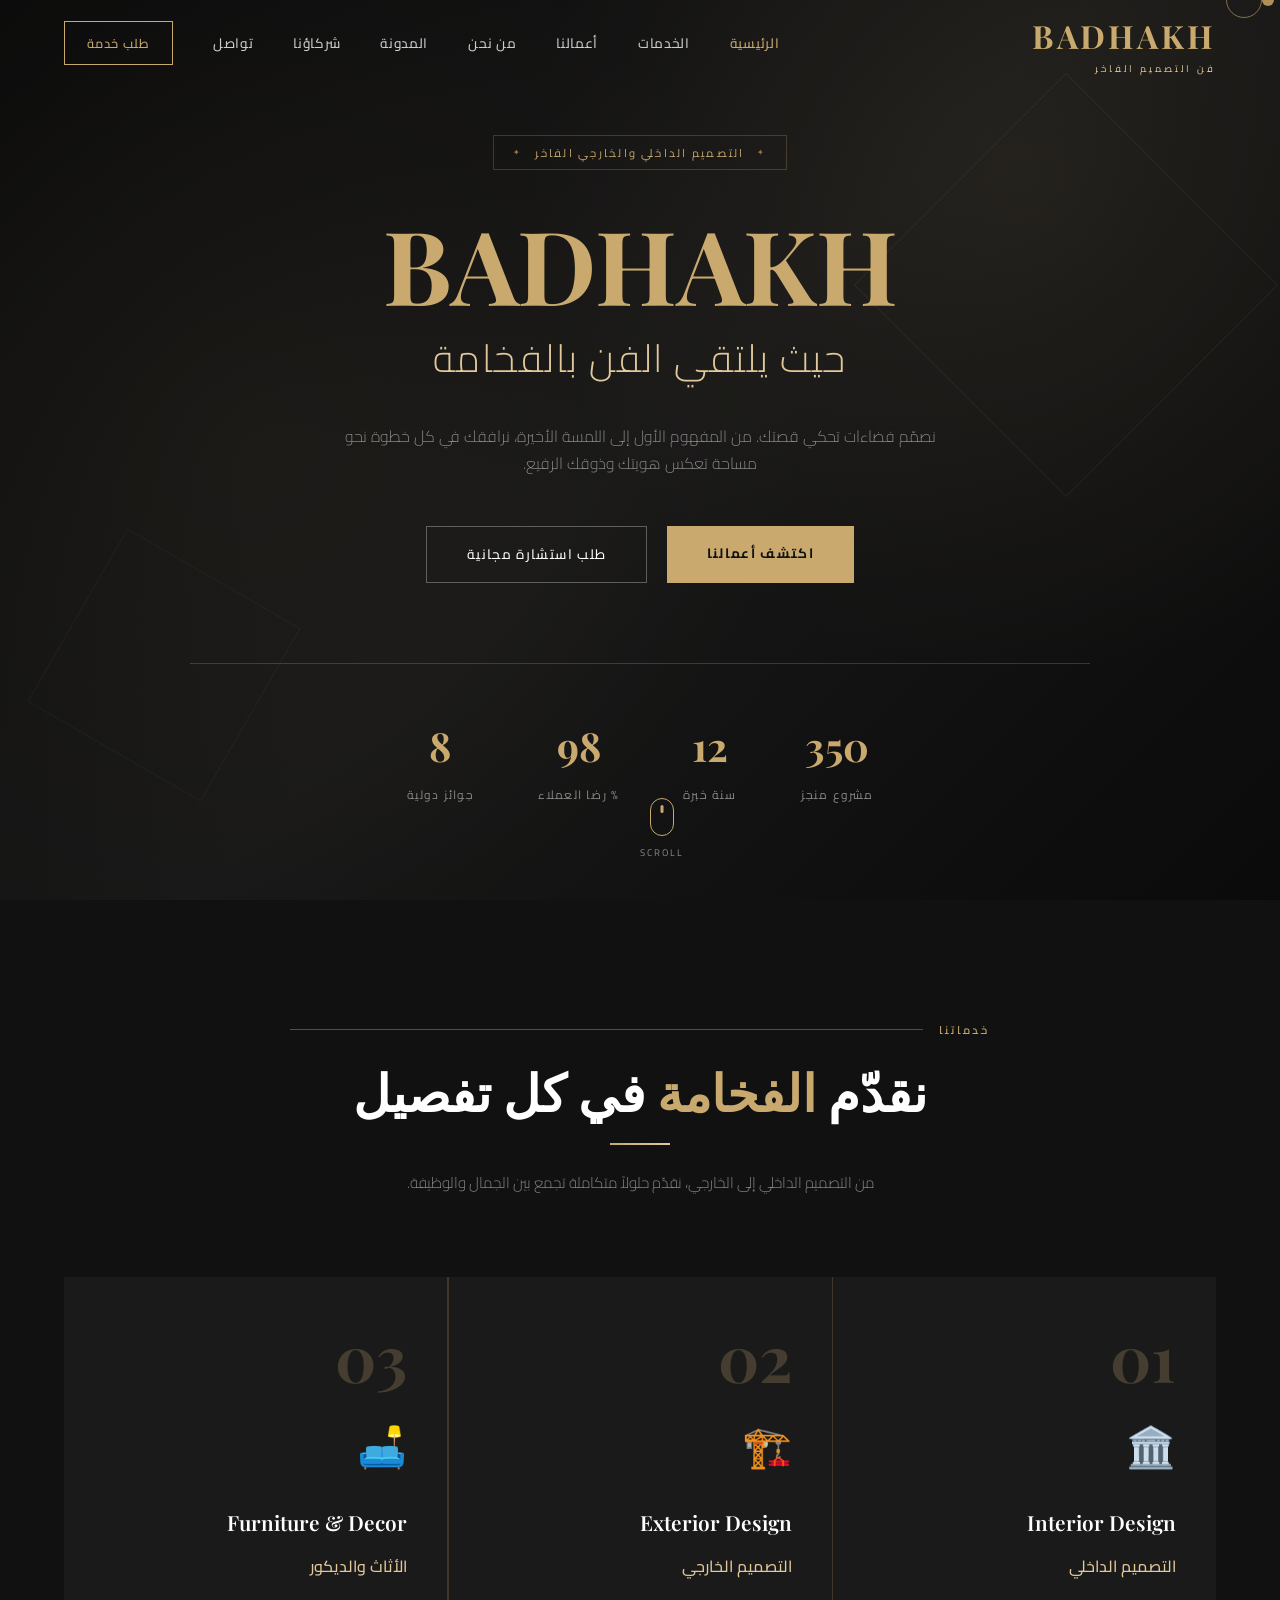
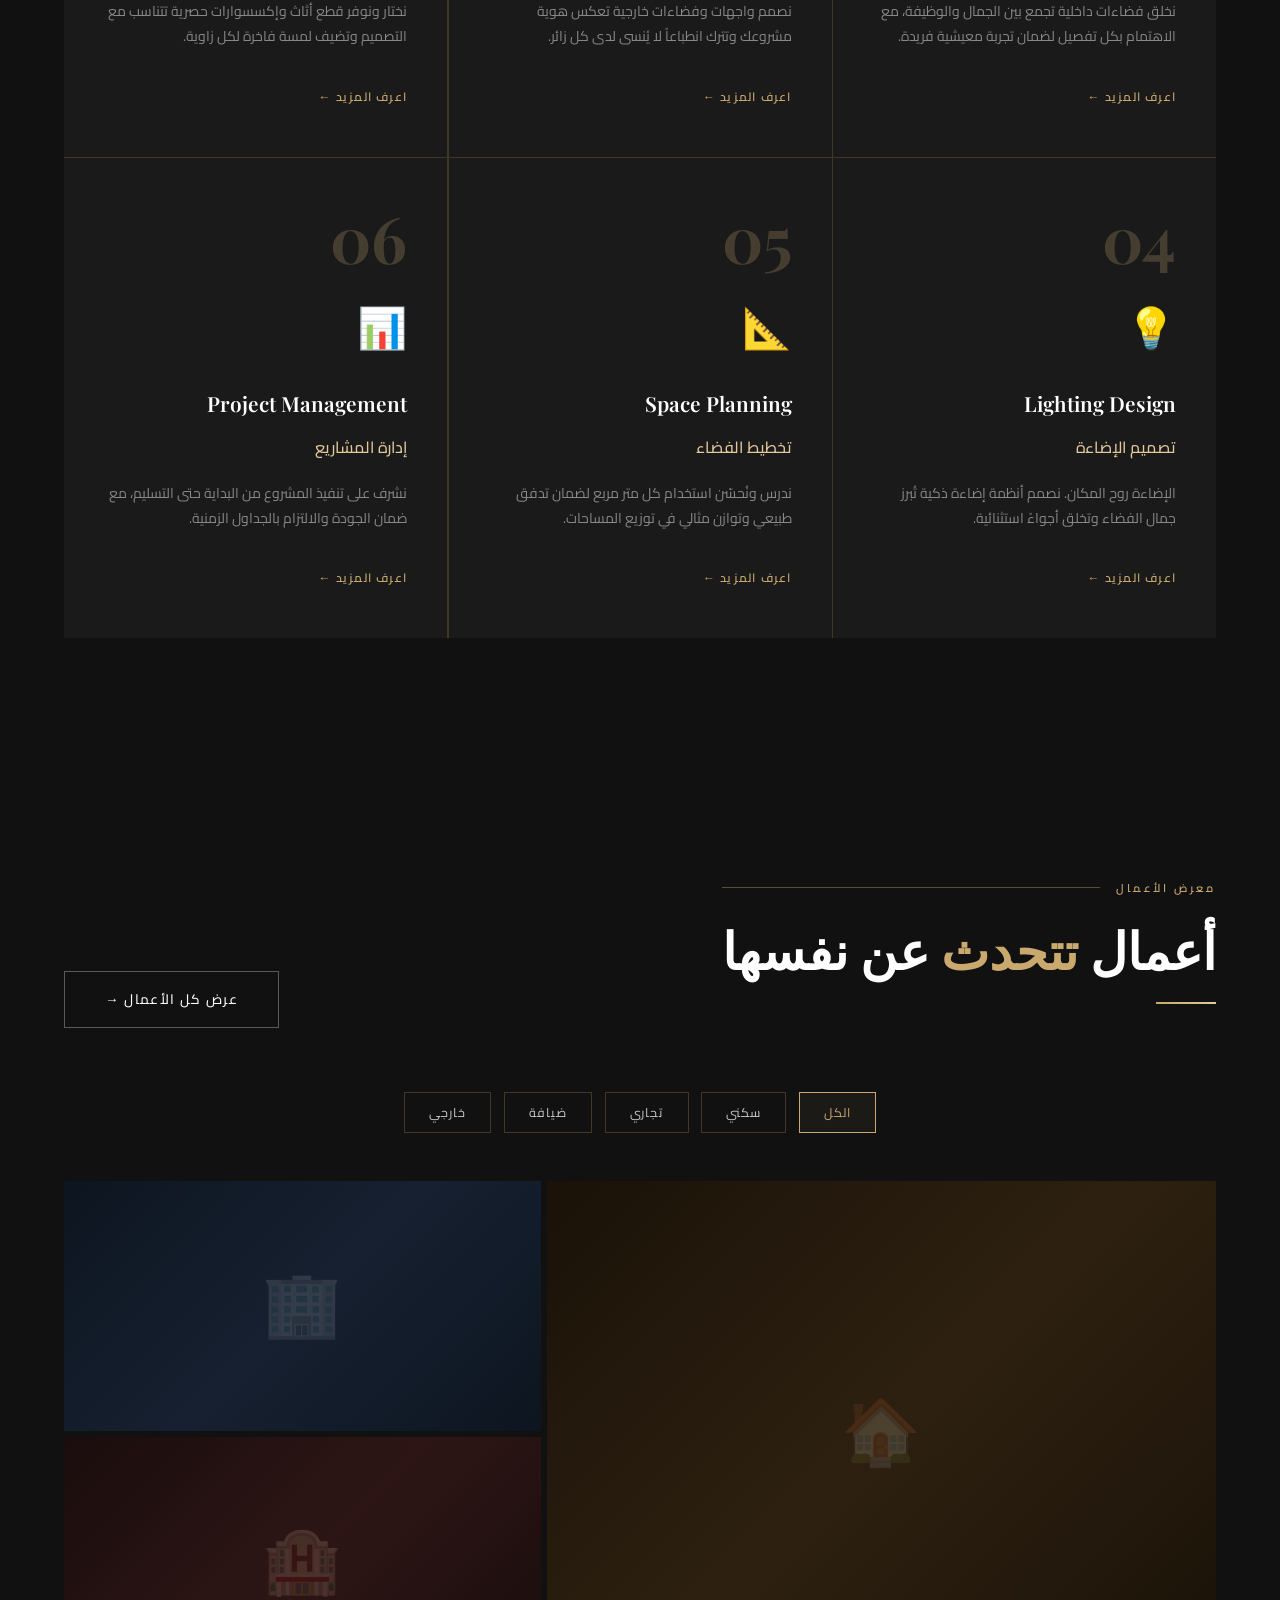
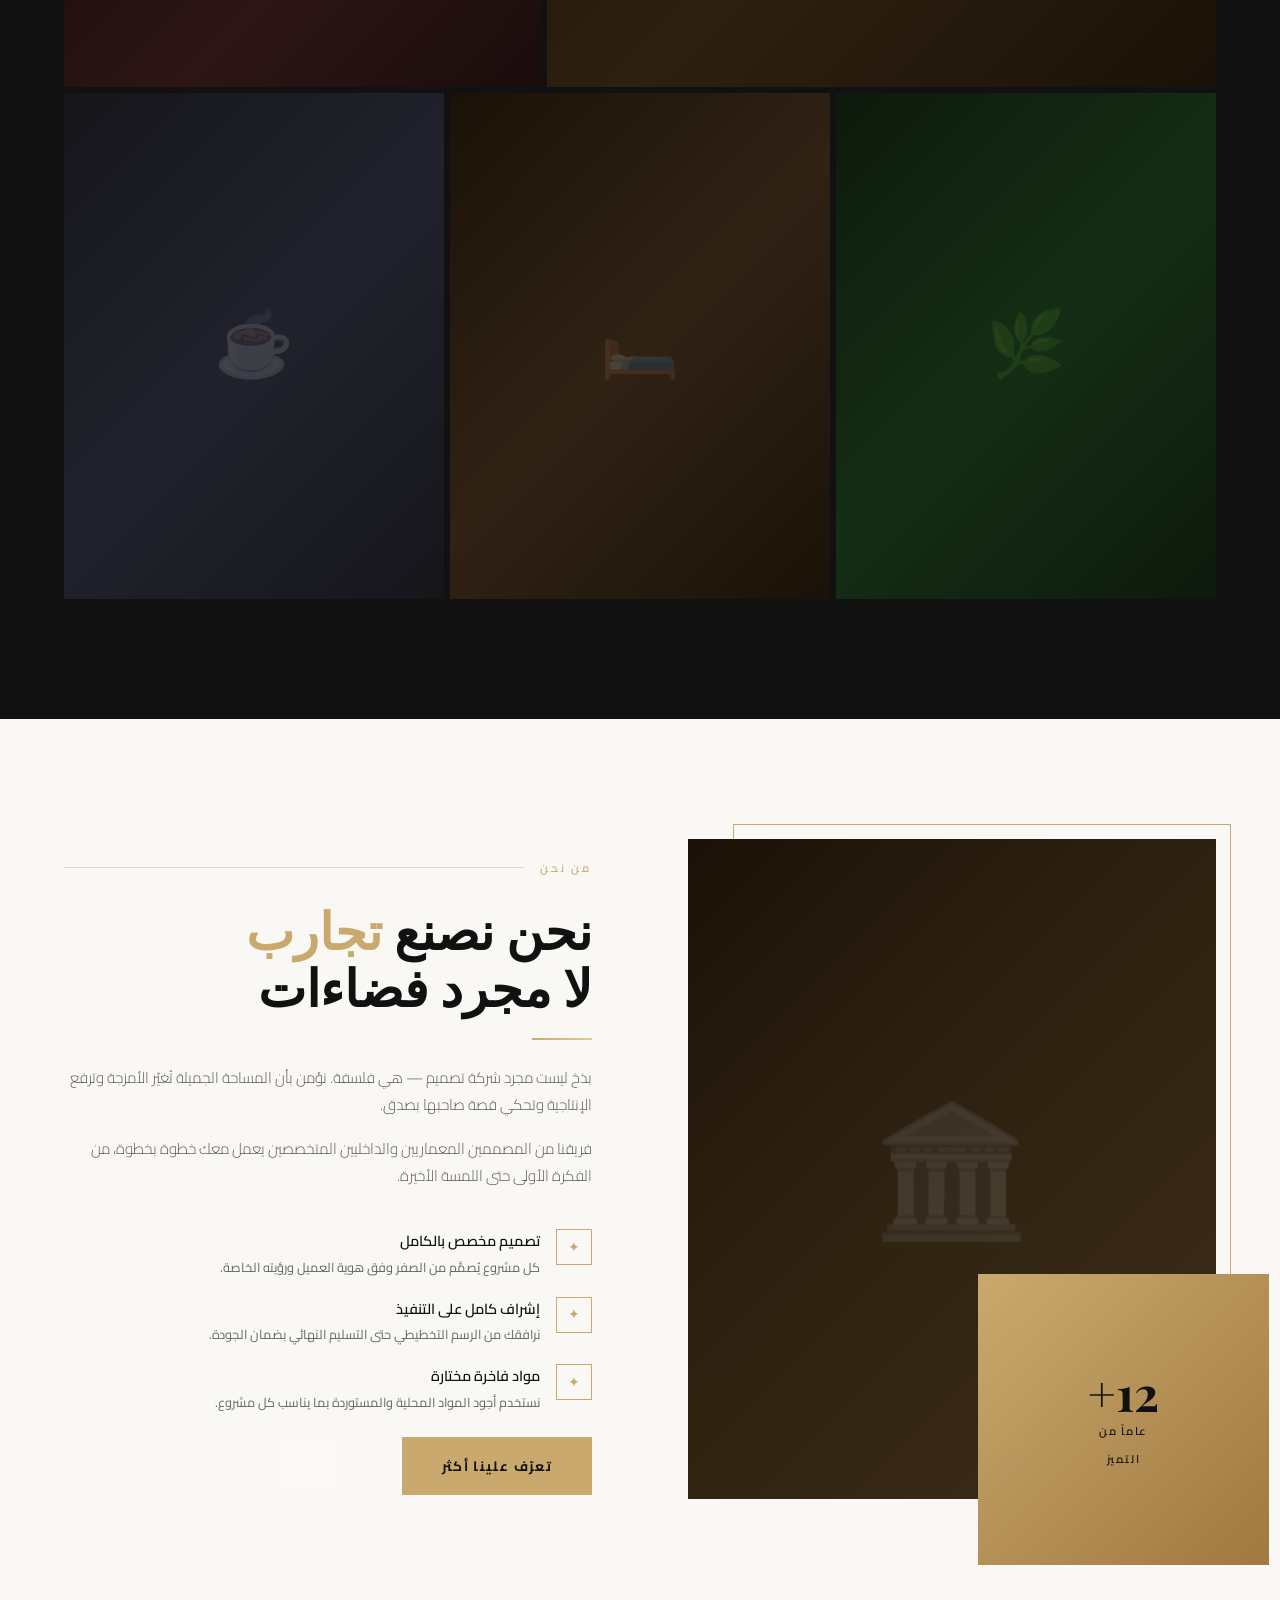
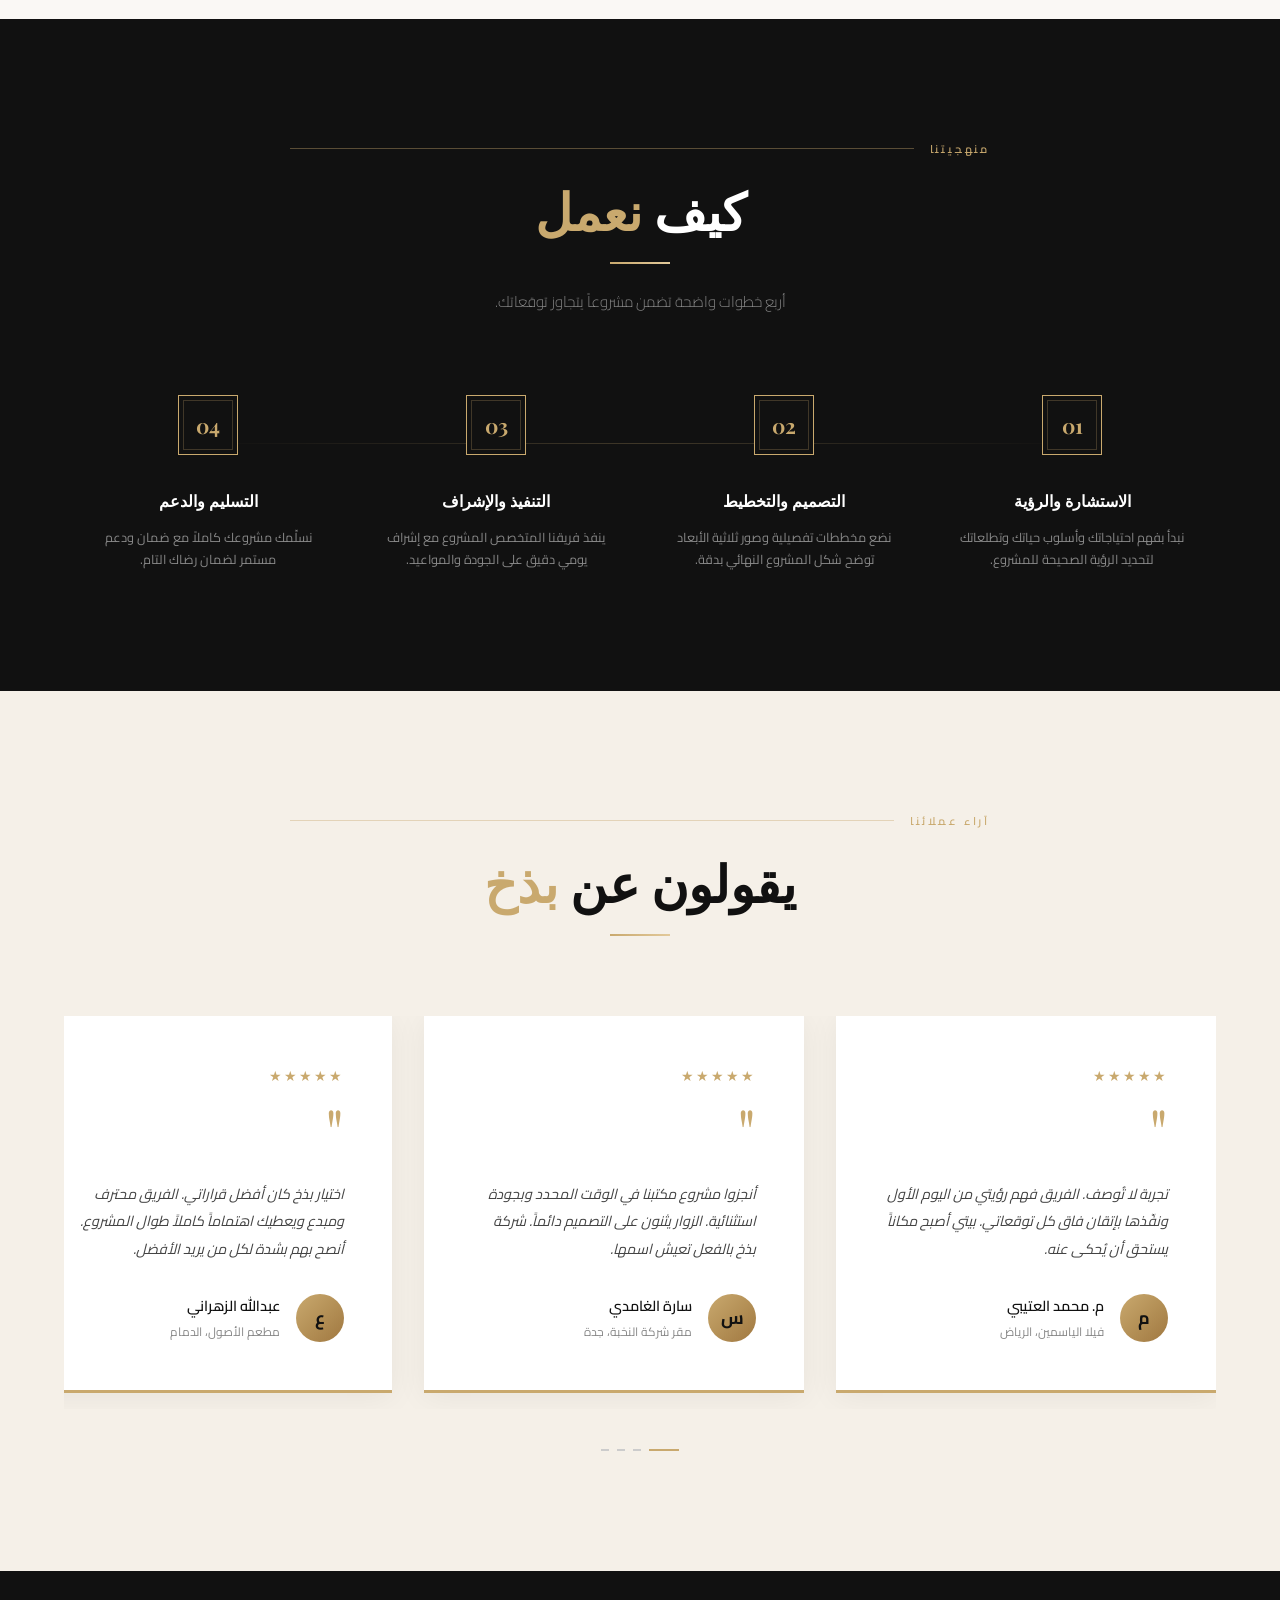
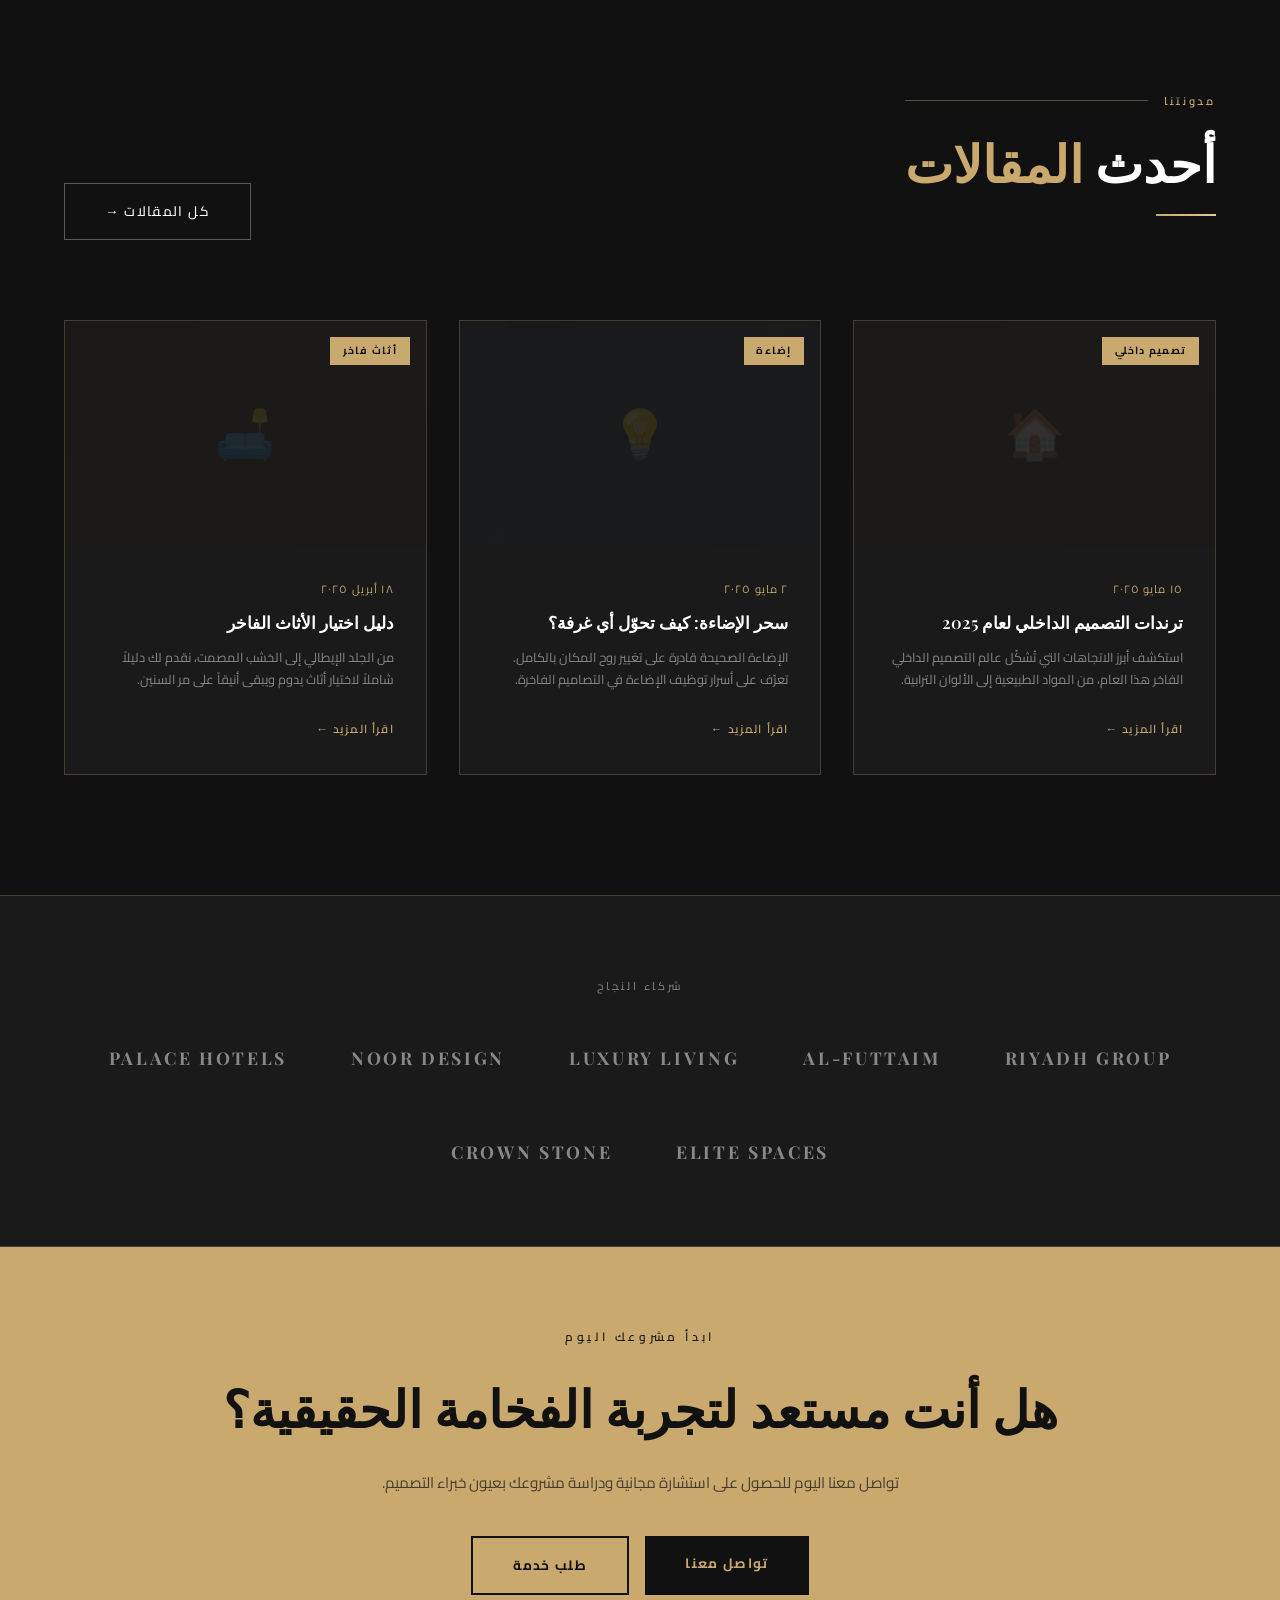
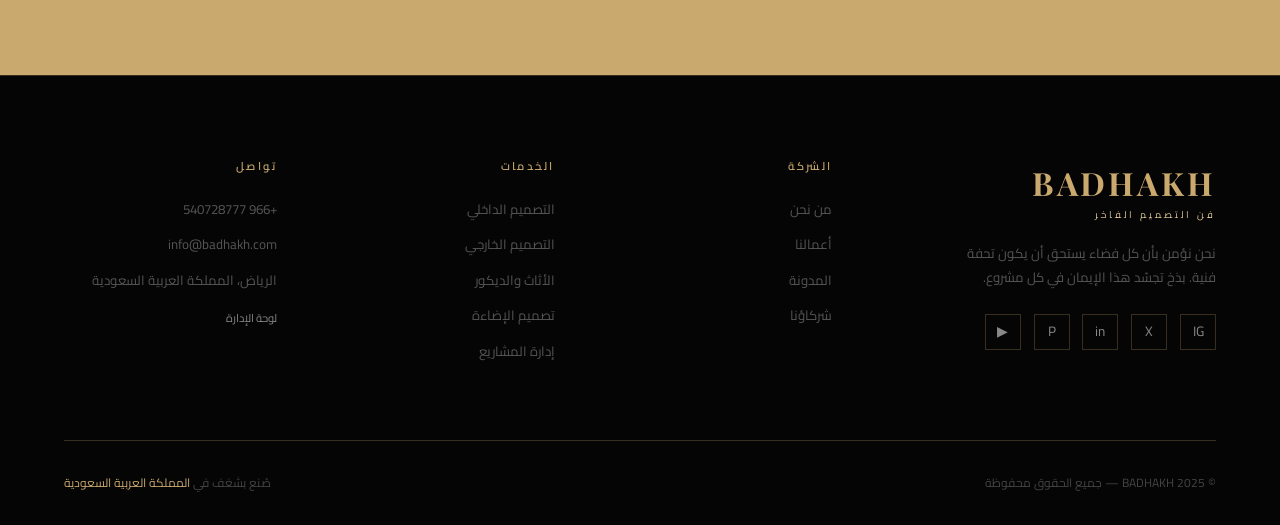
==== commit dbf04dc0: "Update index.html" ====
--- a/index.html
+++ b/index.html
@@ -527,7 +527,7 @@
     </div>
     <div class="footer-col">
       <h4>تواصل</h4>
-      <a href="tel:+966500000000">+966 50 000 0000</a>
+      <a href="tel:+966 540728777">+966 540728777</a>
       <a href="mailto:info@badhakh.com">info@badhakh.com</a>
       <a href="#">الرياض، المملكة العربية السعودية</a>
       <a href="pages/admin.html" style="color:var(--gray);font-size:0.7rem;margin-top:1rem;">لوحة الإدارة</a>
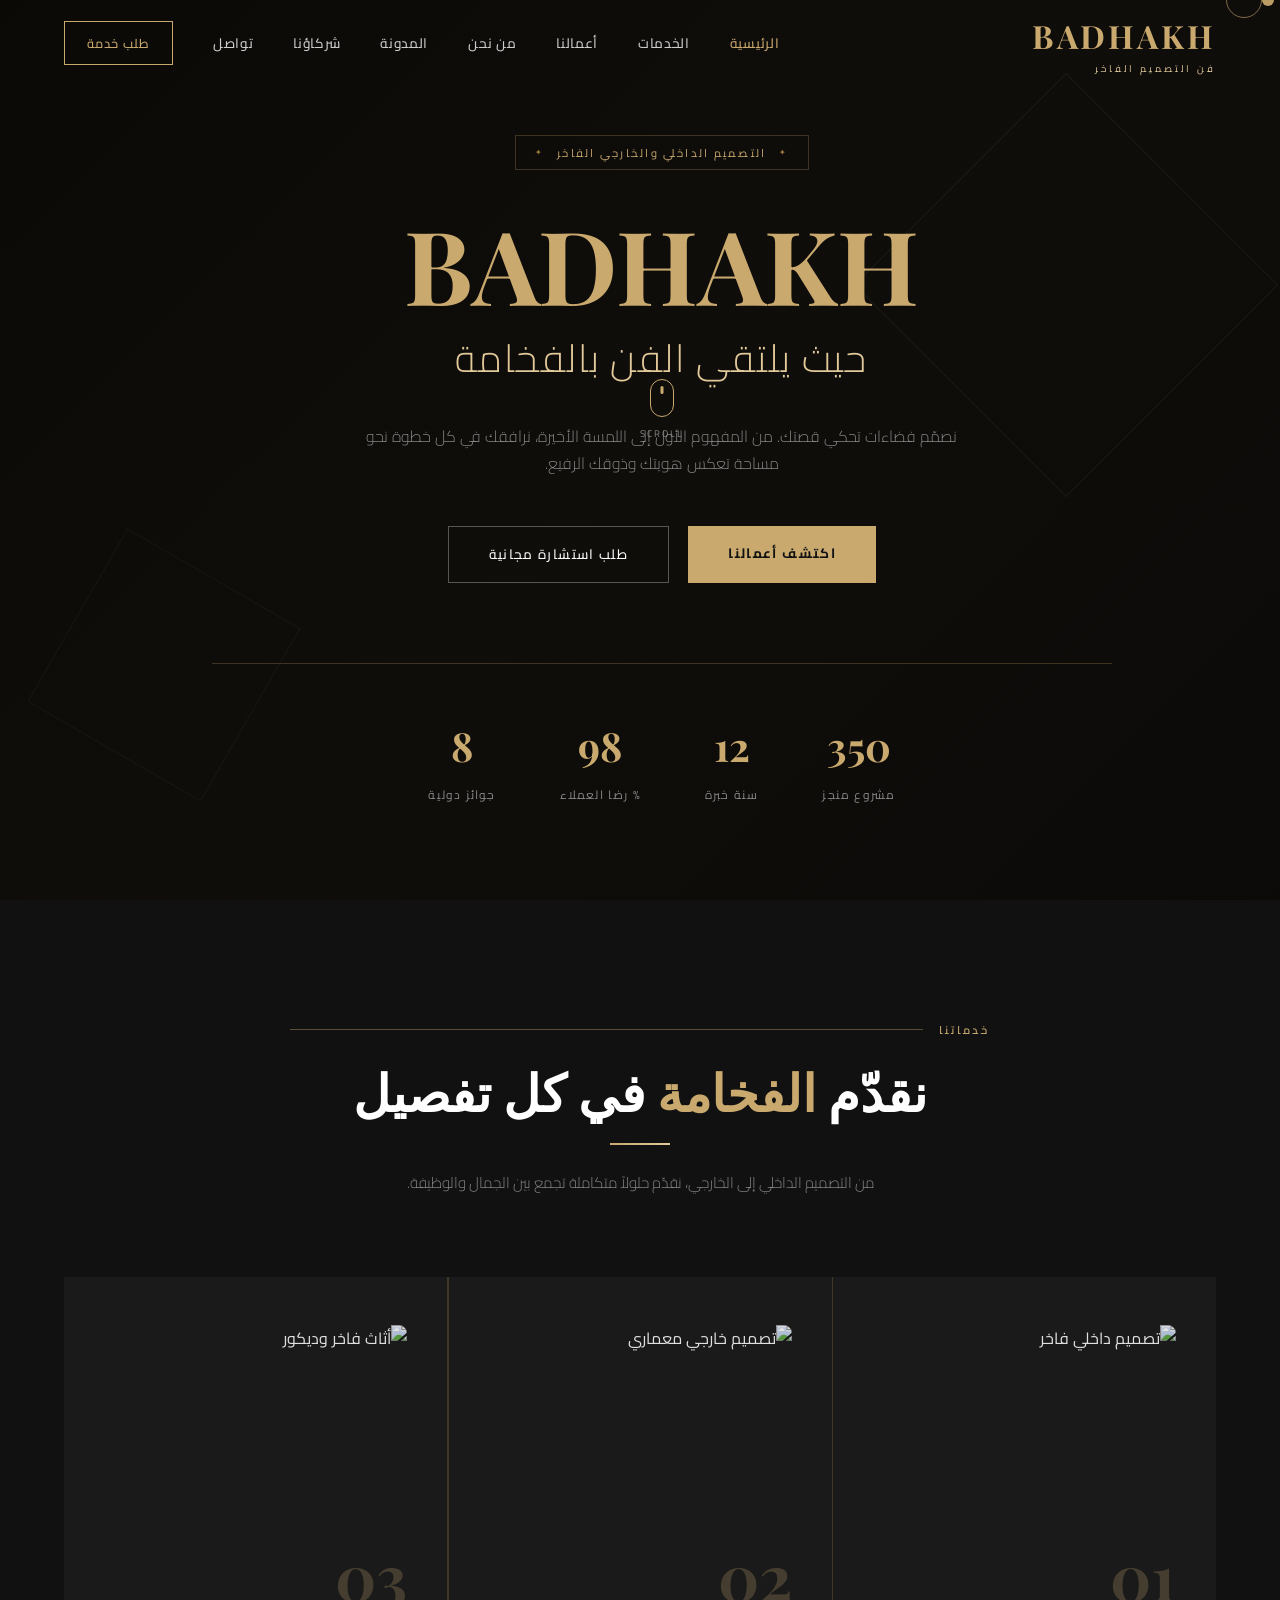
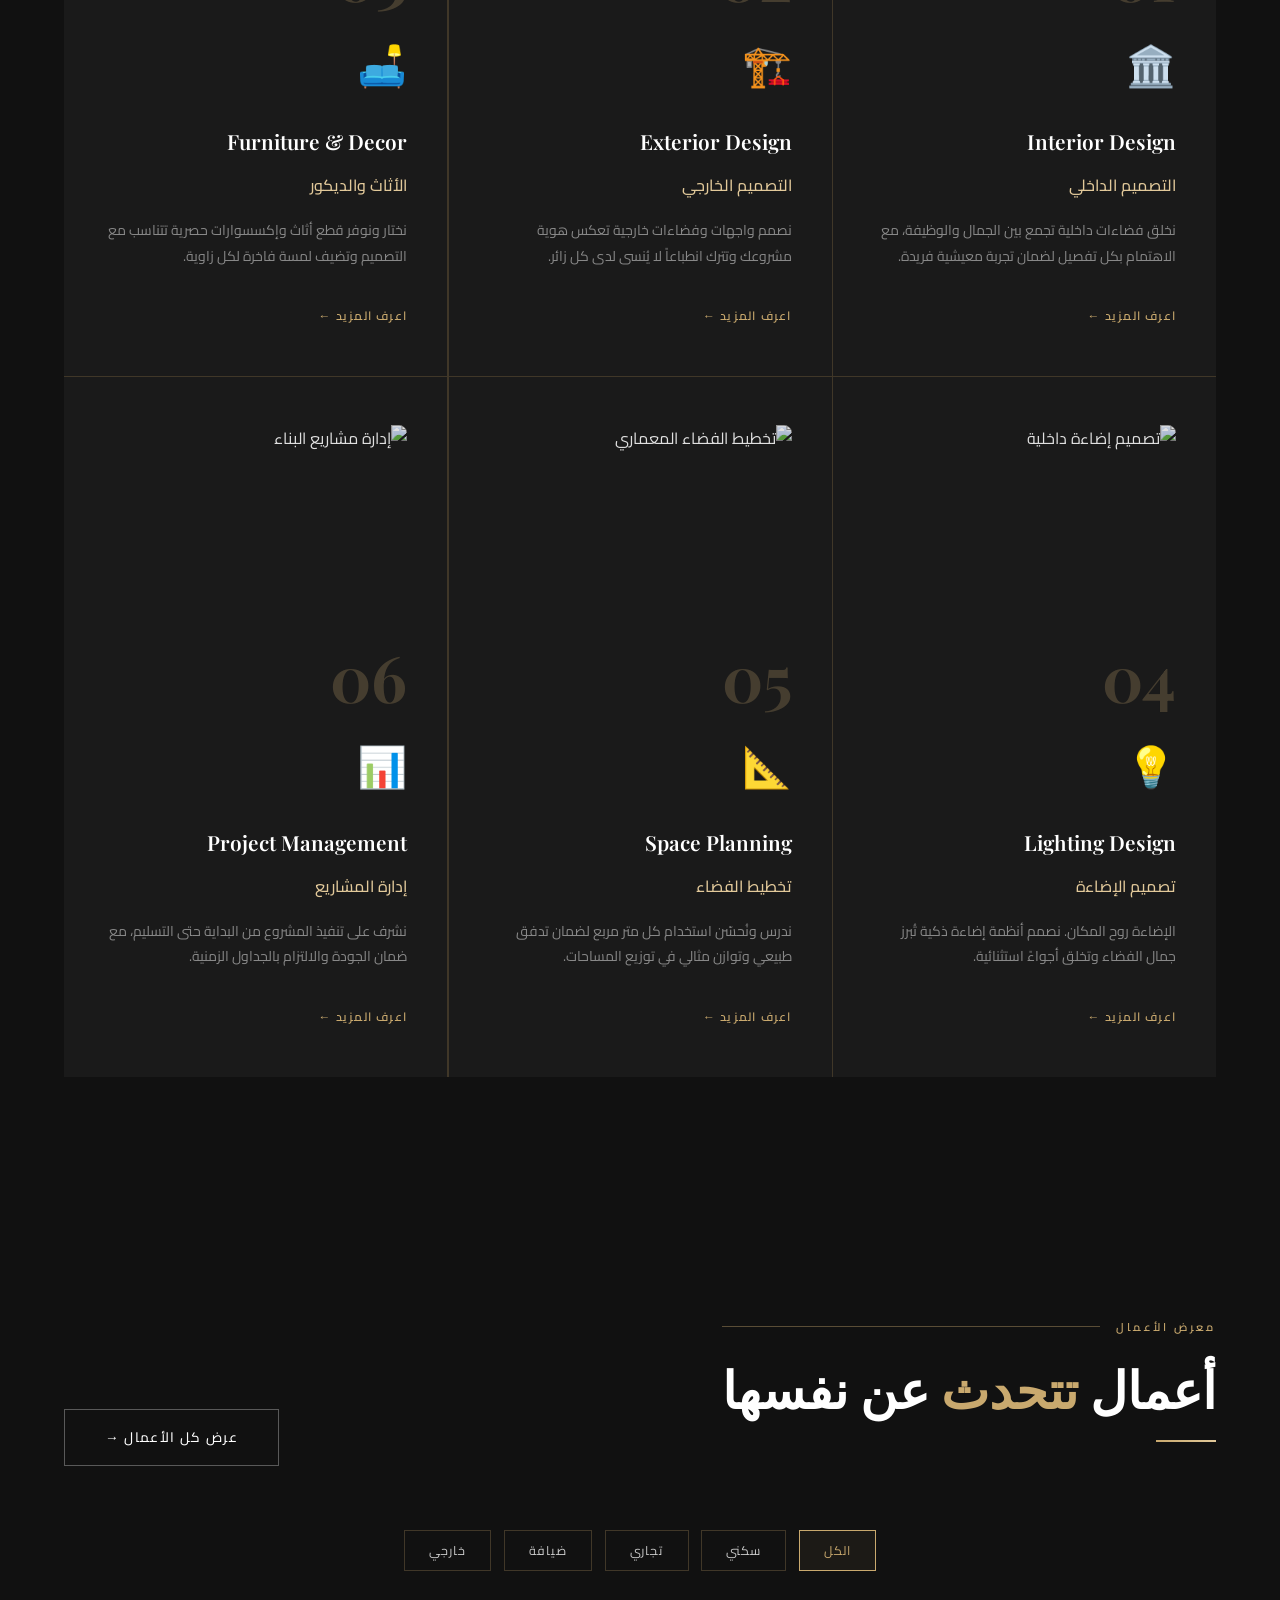
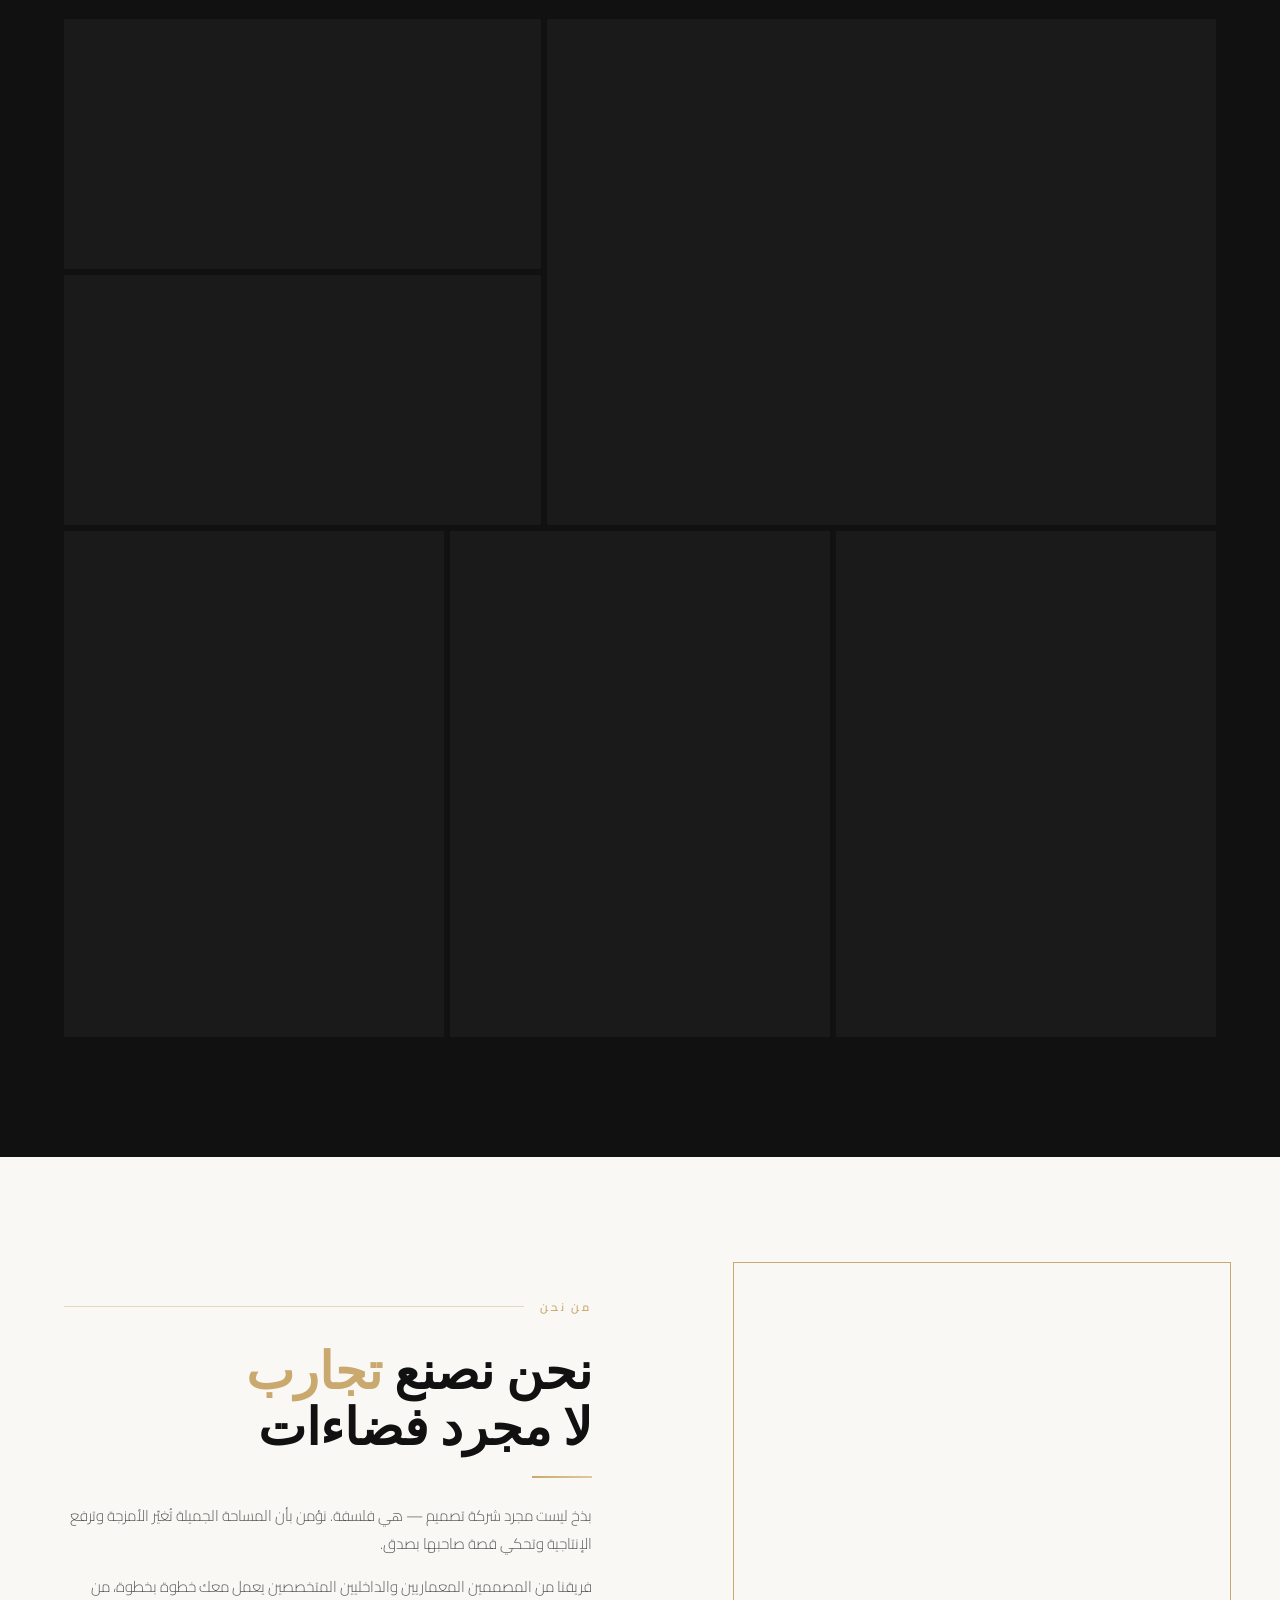
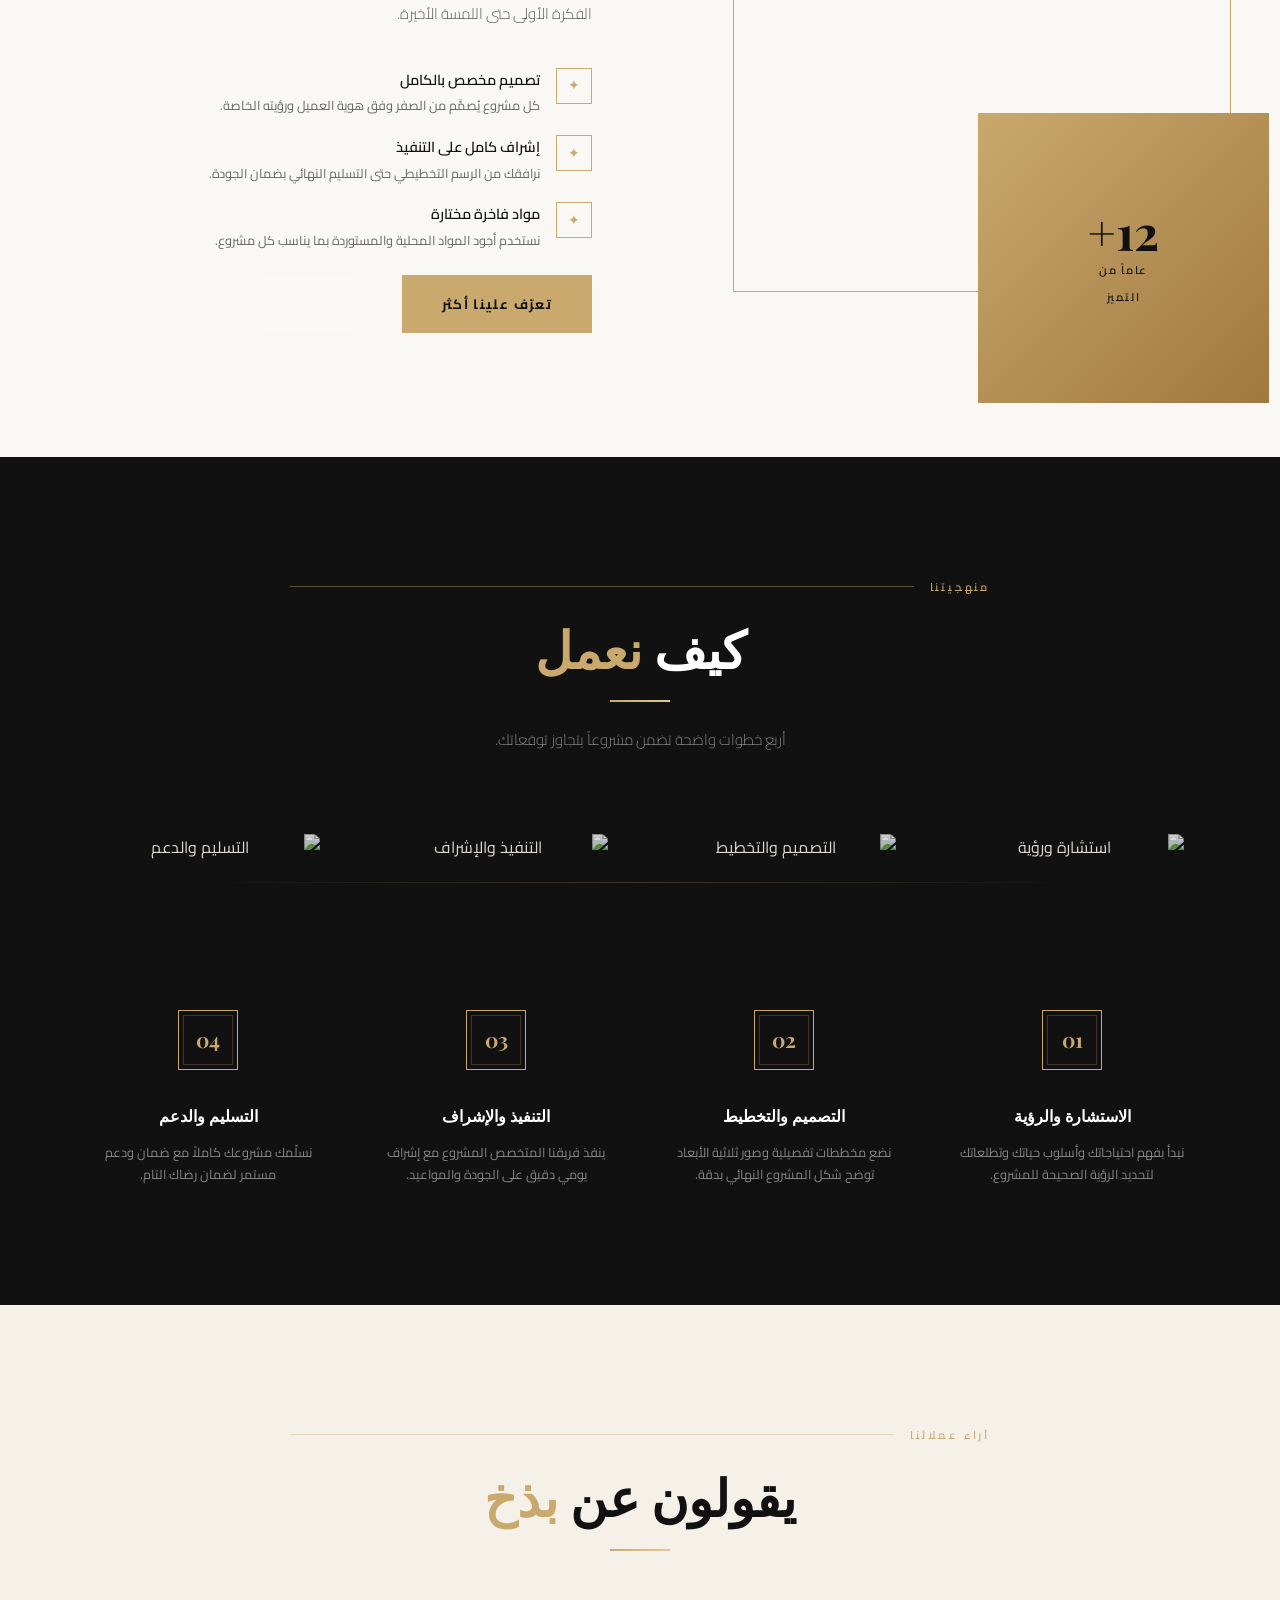
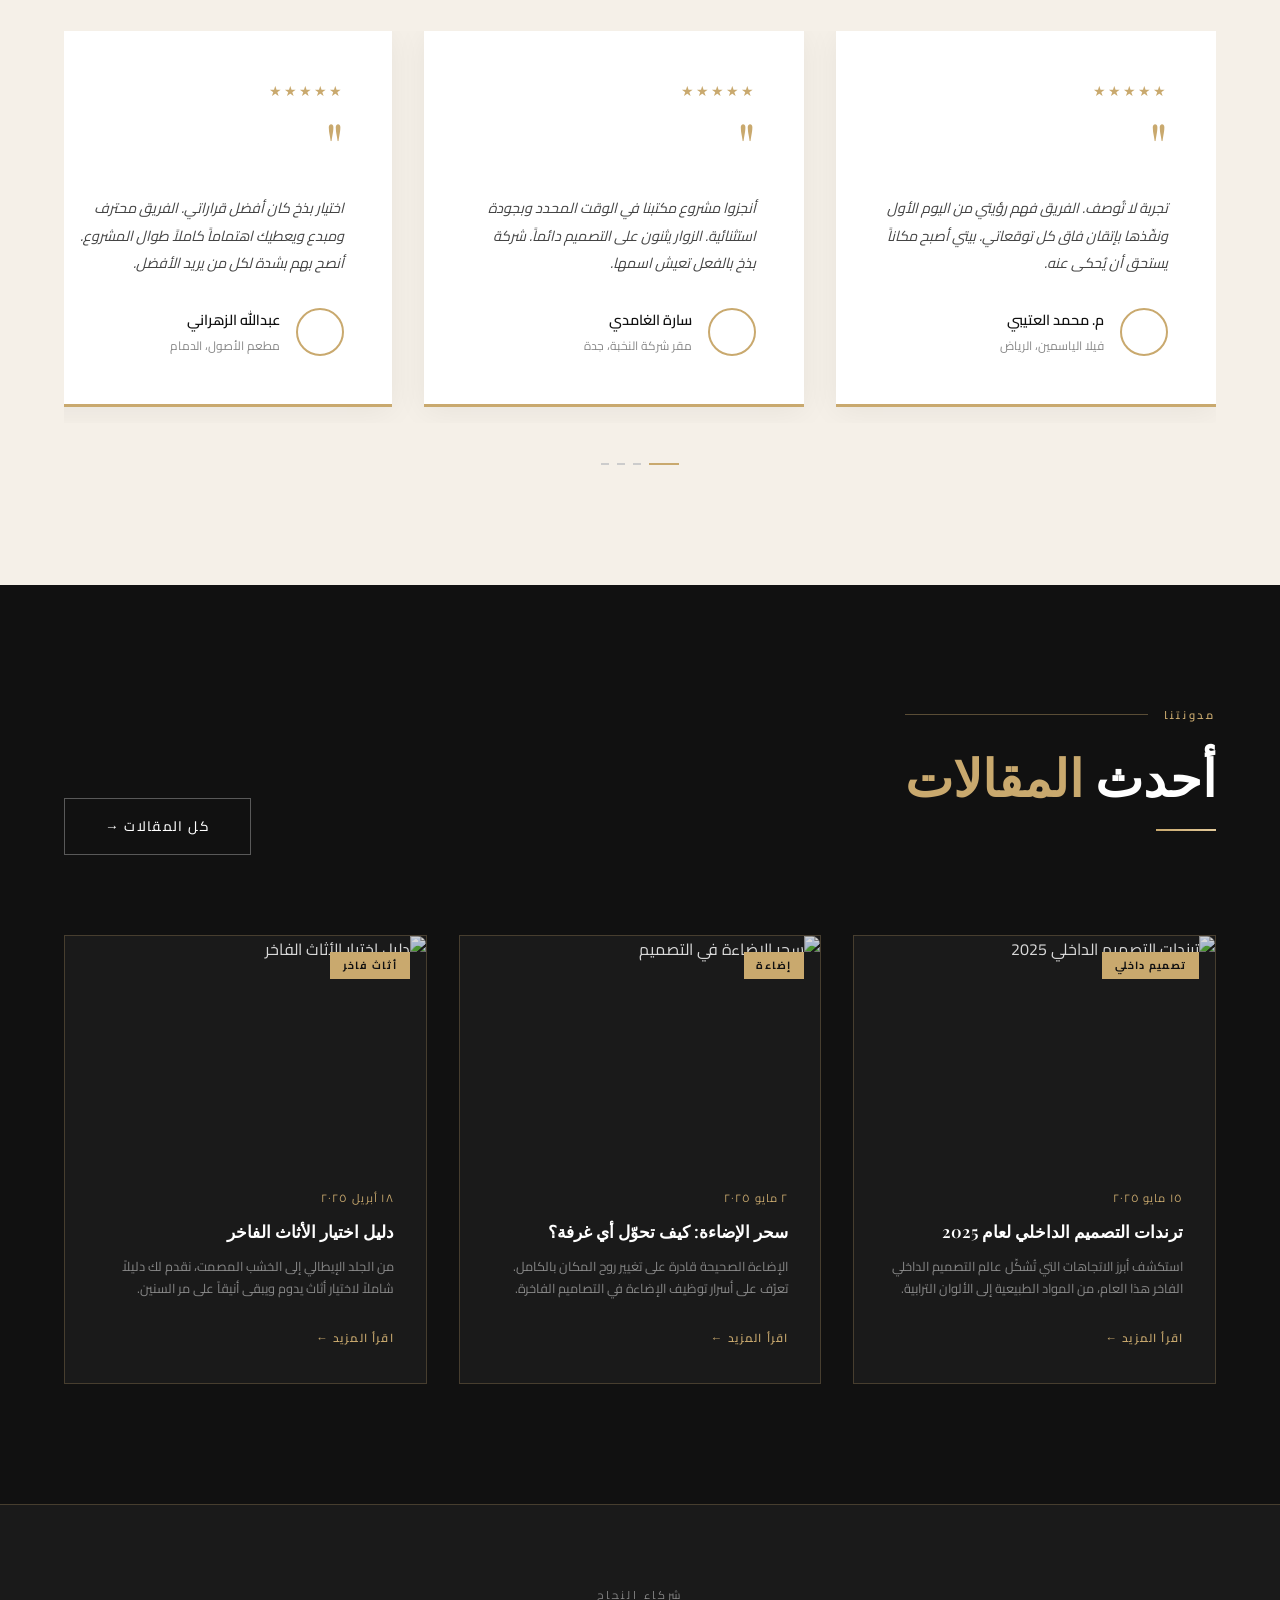
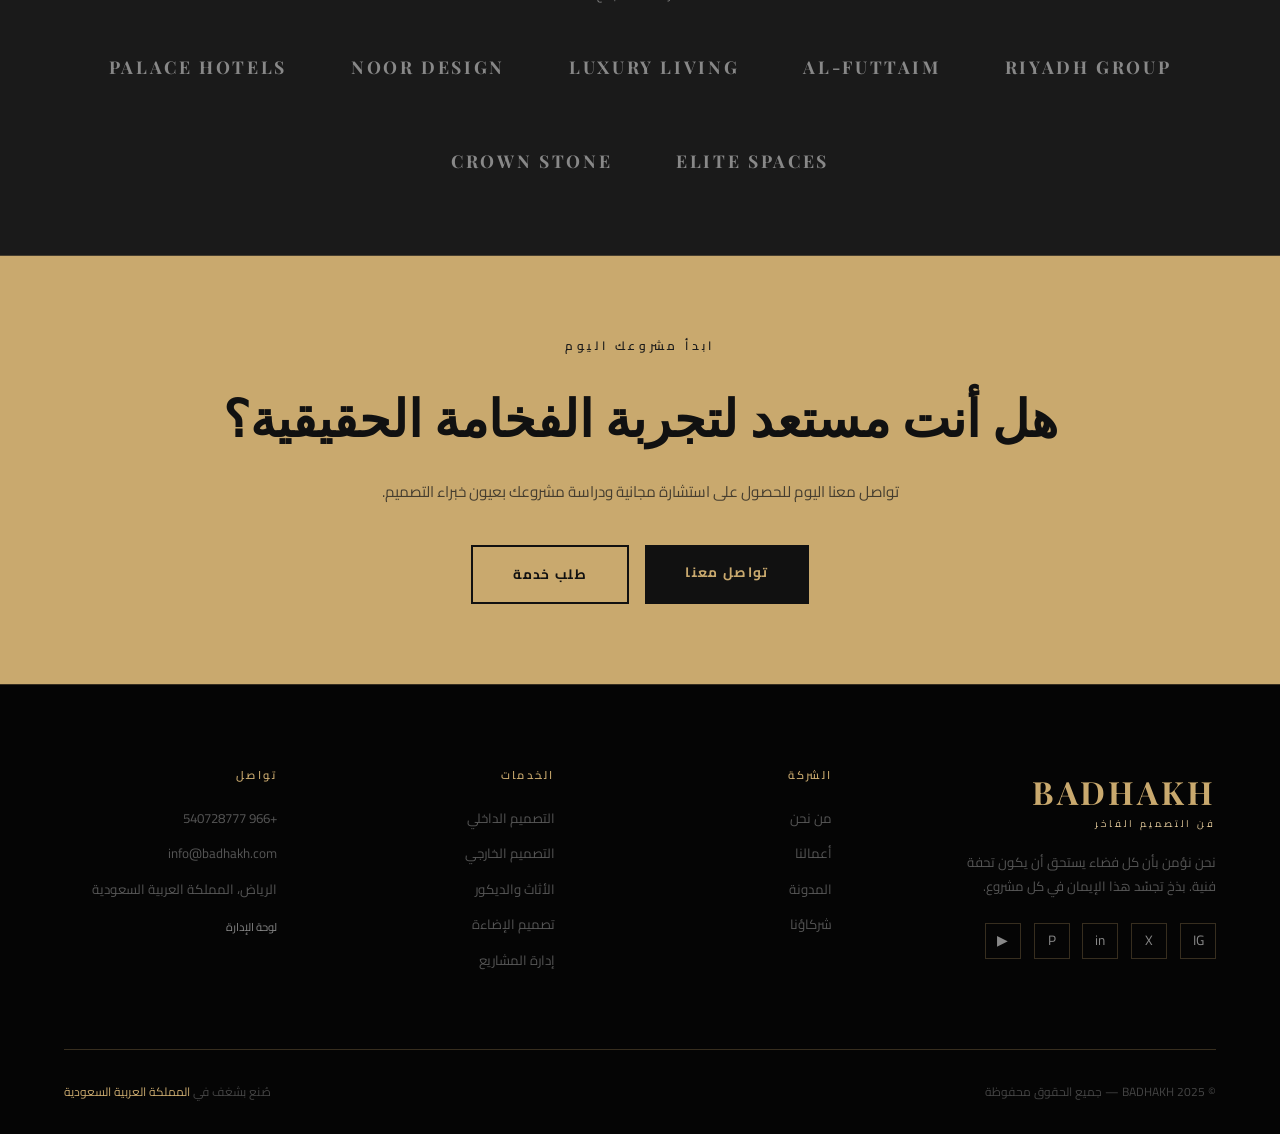
==== commit 99be0066: "Update index.html" ====
--- a/index.html
+++ b/index.html
@@ -1,3 +1,4 @@
+
 <!DOCTYPE html>
 <html lang="ar" dir="rtl">
 <head>
@@ -9,9 +10,131 @@
   <link rel="preconnect" href="https://fonts.gstatic.com" crossorigin>
   <link href="https://fonts.googleapis.com/css2?family=Playfair+Display:wght@400;500;600;700;900&family=Cairo:wght@300;400;500;600;700&display=swap" rel="stylesheet">
   <link rel="stylesheet" href="css/style.css">
+ 
+  <style>
+    /* ===== IMAGES ENHANCEMENT ===== */
+ 
+    /* Hero background image */
+    .hero-bg {
+      background-image: url('https://images.unsplash.com/photo-1600210492486-724fe5c67fb3?w=1920&q=80');
+      background-size: cover;
+      background-position: center 40%;
+      background-repeat: no-repeat;
+    }
+ 
+    /* Service cards images */
+    .service-card {
+      position: relative;
+      overflow: hidden;
+    }
+    .service-card-img {
+      width: 100%;
+      height: 200px;
+      object-fit: cover;
+      border-radius: 8px;
+      margin-bottom: 1.2rem;
+      display: block;
+      transition: transform 0.5s ease;
+      filter: brightness(0.88) saturate(0.9);
+    }
+    .service-card:hover .service-card-img {
+      transform: scale(1.04);
+      filter: brightness(0.95) saturate(1.1);
+    }
+ 
+    /* Portfolio items real images */
+    .portfolio-item {
+      background-size: cover !important;
+      background-position: center !important;
+      background-repeat: no-repeat !important;
+    }
+    .interior-visual { display: none !important; }
+ 
+    /* Blog thumbnails */
+    .blog-thumb-bg {
+      display: none !important;
+    }
+    .blog-thumb {
+      position: relative;
+      height: 220px;
+      overflow: hidden;
+      border-radius: 8px 8px 0 0;
+    }
+    .blog-thumb img {
+      width: 100%;
+      height: 100%;
+      object-fit: cover;
+      display: block;
+      transition: transform 0.5s ease;
+      filter: brightness(0.85);
+    }
+    .blog-card:hover .blog-thumb img {
+      transform: scale(1.05);
+      filter: brightness(0.95);
+    }
+    .blog-cat {
+      position: absolute !important;
+    }
+ 
+    /* About section main image */
+    .about-img-main {
+      background-image: url('https://images.unsplash.com/photo-1618221195710-dd6b41faaea6?w=800&q=80') !important;
+      background-size: cover !important;
+      background-position: center !important;
+    }
+    .about-img-main > div { display: none !important; }
+ 
+    /* Process section icons upgrade */
+    .process-step {
+      position: relative;
+      overflow: hidden;
+    }
+    .step-img {
+      width: 100%;
+      height: 160px;
+      object-fit: cover;
+      border-radius: 6px;
+      margin-bottom: 1rem;
+      filter: brightness(0.82) sepia(0.15);
+      transition: filter 0.4s ease;
+    }
+    .process-step:hover .step-img {
+      filter: brightness(0.95) sepia(0);
+    }
+ 
+    /* Testimonials avatars with real images feel */
+    .author-avatar {
+      background-size: cover !important;
+      background-position: center !important;
+      font-size: 0 !important;
+      width: 48px !important;
+      height: 48px !important;
+      border-radius: 50% !important;
+      border: 2px solid var(--gold, #c9a96e) !important;
+    }
+ 
+    /* Hero overlay fix for image */
+    .hero::before {
+      content: '';
+      position: absolute;
+      inset: 0;
+      background: linear-gradient(135deg, rgba(10,8,5,0.85) 0%, rgba(15,12,8,0.7) 50%, rgba(10,8,5,0.75) 100%);
+      z-index: 1;
+      pointer-events: none;
+    }
+    .hero-content, .hero-pattern, .hero > div:not(.hero-bg):not(.hero-content) {
+      position: relative;
+      z-index: 2;
+    }
+ 
+    /* Portfolio item overlay */
+    .portfolio-item .portfolio-overlay {
+      z-index: 3;
+    }
+  </style>
 </head>
 <body>
-
+ 
 <!-- Loader -->
 <div id="loader">
   <div class="loader-content">
@@ -20,14 +143,14 @@
     <div class="loader-bar"></div>
   </div>
 </div>
-
+ 
 <!-- Custom Cursor -->
 <div class="custom-cursor" id="cursor"></div>
 <div class="cursor-follower" id="cursor-follower"></div>
-
+ 
 <!-- Toast -->
 <div class="toast" id="toast">✓ تم إرسال رسالتك بنجاح</div>
-
+ 
 <!-- NAVBAR -->
 <nav id="navbar">
   <a href="index.html" class="nav-logo">
@@ -48,7 +171,7 @@
     <span></span><span></span><span></span>
   </div>
 </nav>
-
+ 
 <!-- Mobile Nav -->
 <div class="mobile-nav" id="mobileNav">
   <a href="index.html" onclick="toggleMenu()">الرئيسية</a>
@@ -60,33 +183,28 @@
   <a href="pages/contact.html" onclick="toggleMenu()">تواصل</a>
   <a href="#" onclick="openModal();toggleMenu();" style="color:var(--gold);border:1px solid var(--gold);padding:0.8rem 2.5rem;">طلب خدمة</a>
 </div>
-
+ 
 <!-- ===== HERO ===== -->
 <section class="hero">
   <div class="hero-bg"></div>
   <div class="hero-pattern"></div>
-
-  <!-- Animated geometric shapes -->
-  <div style="position:absolute;top:15%;right:5%;width:300px;height:300px;border:1px solid rgba(201,169,110,0.08);transform:rotate(45deg);pointer-events:none;"></div>
-  <div style="position:absolute;bottom:15%;left:5%;width:200px;height:200px;border:1px solid rgba(201,169,110,0.06);transform:rotate(30deg);pointer-events:none;"></div>
-
+ 
+  <div style="position:absolute;top:15%;right:5%;width:300px;height:300px;border:1px solid rgba(201,169,110,0.08);transform:rotate(45deg);pointer-events:none;z-index:2;"></div>
+  <div style="position:absolute;bottom:15%;left:5%;width:200px;height:200px;border:1px solid rgba(201,169,110,0.06);transform:rotate(30deg);pointer-events:none;z-index:2;"></div>
+ 
   <div class="hero-content">
     <div class="hero-badge">التصميم الداخلي والخارجي الفاخر</div>
-
     <h1 class="hero-title">
       <span class="gold">BADHAKH</span>
     </h1>
     <div class="hero-subtitle-ar">حيث يلتقي الفن بالفخامة</div>
-
     <p class="hero-desc">
       نصمّم فضاءات تحكي قصتك. من المفهوم الأول إلى اللمسة الأخيرة، نرافقك في كل خطوة نحو مساحة تعكس هويتك وذوقك الرفيع.
     </p>
-
     <div class="hero-actions">
       <a href="pages/portfolio.html" class="btn-primary">اكتشف أعمالنا</a>
       <a href="#" class="btn-outline" onclick="openModal()">طلب استشارة مجانية</a>
     </div>
-
     <div class="hero-stats">
       <div class="stat-item">
         <span class="stat-num" data-count="350">0</span>
@@ -106,13 +224,13 @@
       </div>
     </div>
   </div>
-
+ 
   <div class="scroll-indicator">
     <div class="scroll-mouse"></div>
     <div class="scroll-text">Scroll</div>
   </div>
 </section>
-
+ 
 <!-- ===== SERVICES ===== -->
 <section class="section" id="services">
   <div class="section-header-centered reveal">
@@ -121,9 +239,17 @@
     <div class="gold-divider gold-divider-center"></div>
     <p class="section-sub" style="margin:0 auto;">من التصميم الداخلي إلى الخارجي، نقدّم حلولاً متكاملة تجمع بين الجمال والوظيفة.</p>
   </div>
-
+ 
   <div class="services-grid">
+ 
+    <!-- 01 Interior Design -->
     <div class="service-card reveal reveal-delay-1">
+      <img
+        class="service-card-img"
+        src="https://images.unsplash.com/photo-1618221195710-dd6b41faaea6?w=600&q=75"
+        alt="تصميم داخلي فاخر"
+        loading="lazy"
+      >
       <div class="service-num">01</div>
       <span class="service-icon">🏛️</span>
       <div class="service-title">Interior Design</div>
@@ -131,7 +257,15 @@
       <p class="service-desc">نخلق فضاءات داخلية تجمع بين الجمال والوظيفة، مع الاهتمام بكل تفصيل لضمان تجربة معيشية فريدة.</p>
       <a href="pages/services.html" class="service-link">اعرف المزيد ←</a>
     </div>
+ 
+    <!-- 02 Exterior Design -->
     <div class="service-card reveal reveal-delay-2">
+      <img
+        class="service-card-img"
+        src="https://images.unsplash.com/photo-1613977257363-707ba9348227?w=600&q=75"
+        alt="تصميم خارجي معماري"
+        loading="lazy"
+      >
       <div class="service-num">02</div>
       <span class="service-icon">🏗️</span>
       <div class="service-title">Exterior Design</div>
@@ -139,7 +273,15 @@
       <p class="service-desc">نصمم واجهات وفضاءات خارجية تعكس هوية مشروعك وتترك انطباعاً لا يُنسى لدى كل زائر.</p>
       <a href="pages/services.html" class="service-link">اعرف المزيد ←</a>
     </div>
+ 
+    <!-- 03 Furniture & Decor -->
     <div class="service-card reveal reveal-delay-3">
+      <img
+        class="service-card-img"
+        src="https://images.unsplash.com/photo-1555041469-a586c61ea9bc?w=600&q=75"
+        alt="أثاث فاخر وديكور"
+        loading="lazy"
+      >
       <div class="service-num">03</div>
       <span class="service-icon">🛋️</span>
       <div class="service-title">Furniture & Decor</div>
@@ -147,7 +289,15 @@
       <p class="service-desc">نختار ونوفر قطع أثاث وإكسسوارات حصرية تتناسب مع التصميم وتضيف لمسة فاخرة لكل زاوية.</p>
       <a href="pages/services.html" class="service-link">اعرف المزيد ←</a>
     </div>
+ 
+    <!-- 04 Lighting Design -->
     <div class="service-card reveal reveal-delay-1">
+      <img
+        class="service-card-img"
+        src="https://images.unsplash.com/photo-1565182999561-18d7dc61c393?w=600&q=75"
+        alt="تصميم إضاءة داخلية"
+        loading="lazy"
+      >
       <div class="service-num">04</div>
       <span class="service-icon">💡</span>
       <div class="service-title">Lighting Design</div>
@@ -155,7 +305,15 @@
       <p class="service-desc">الإضاءة روح المكان. نصمم أنظمة إضاءة ذكية تُبرز جمال الفضاء وتخلق أجواءً استثنائية.</p>
       <a href="pages/services.html" class="service-link">اعرف المزيد ←</a>
     </div>
+ 
+    <!-- 05 Space Planning -->
     <div class="service-card reveal reveal-delay-2">
+      <img
+        class="service-card-img"
+        src="https://images.unsplash.com/photo-1600607687920-4e2a09cf159d?w=600&q=75"
+        alt="تخطيط الفضاء المعماري"
+        loading="lazy"
+      >
       <div class="service-num">05</div>
       <span class="service-icon">📐</span>
       <div class="service-title">Space Planning</div>
@@ -163,7 +321,15 @@
       <p class="service-desc">ندرس ونُحسّن استخدام كل متر مربع لضمان تدفق طبيعي وتوازن مثالي في توزيع المساحات.</p>
       <a href="pages/services.html" class="service-link">اعرف المزيد ←</a>
     </div>
+ 
+    <!-- 06 Project Management -->
     <div class="service-card reveal reveal-delay-3">
+      <img
+        class="service-card-img"
+        src="https://images.unsplash.com/photo-1503387762-592deb58ef4e?w=600&q=75"
+        alt="إدارة مشاريع البناء"
+        loading="lazy"
+      >
       <div class="service-num">06</div>
       <span class="service-icon">📊</span>
       <div class="service-title">Project Management</div>
@@ -171,9 +337,10 @@
       <p class="service-desc">نشرف على تنفيذ المشروع من البداية حتى التسليم، مع ضمان الجودة والالتزام بالجداول الزمنية.</p>
       <a href="pages/services.html" class="service-link">اعرف المزيد ←</a>
     </div>
+ 
   </div>
 </section>
-
+ 
 <!-- ===== PORTFOLIO PREVIEW ===== -->
 <section class="section portfolio-section" id="portfolio">
   <div style="display:flex;justify-content:space-between;align-items:flex-end;margin-bottom:4rem;" class="reveal">
@@ -184,7 +351,7 @@
     </div>
     <a href="pages/portfolio.html" class="btn-outline" style="flex-shrink:0;">عرض كل الأعمال →</a>
   </div>
-
+ 
   <div class="portfolio-filter reveal">
     <button class="filter-btn active" onclick="filterPortfolio(this,'all')">الكل</button>
     <button class="filter-btn" onclick="filterPortfolio(this,'residential')">سكني</button>
@@ -192,9 +359,12 @@
     <button class="filter-btn" onclick="filterPortfolio(this,'hospitality')">ضيافة</button>
     <button class="filter-btn" onclick="filterPortfolio(this,'exterior')">خارجي</button>
   </div>
-
+ 
   <div class="portfolio-grid reveal">
-    <div class="portfolio-item p-bg-1" data-cat="residential">
+ 
+    <!-- فيلا الياسمين - سكني -->
+    <div class="portfolio-item" data-cat="residential"
+         style="background-image:url('https://images.unsplash.com/photo-1600210492486-724fe5c67fb3?w=700&q=75');">
       <div class="interior-visual">🏠</div>
       <div class="portfolio-overlay">
         <div class="portfolio-info">
@@ -203,7 +373,10 @@
         </div>
       </div>
     </div>
-    <div class="portfolio-item p-bg-2" data-cat="commercial">
+ 
+    <!-- مقر شركة النخبة - تجاري -->
+    <div class="portfolio-item" data-cat="commercial"
+         style="background-image:url('https://images.unsplash.com/photo-1497366216548-37526070297c?w=700&q=75');">
       <div class="interior-visual">🏢</div>
       <div class="portfolio-overlay">
         <div class="portfolio-info">
@@ -212,7 +385,10 @@
         </div>
       </div>
     </div>
-    <div class="portfolio-item p-bg-3" data-cat="hospitality">
+ 
+    <!-- لاونج بذخ - ضيافة -->
+    <div class="portfolio-item" data-cat="hospitality"
+         style="background-image:url('https://images.unsplash.com/photo-1590381105924-c72589b9ef3f?w=700&q=75');">
       <div class="interior-visual">🏨</div>
       <div class="portfolio-overlay">
         <div class="portfolio-info">
@@ -221,7 +397,10 @@
         </div>
       </div>
     </div>
-    <div class="portfolio-item p-bg-4" data-cat="exterior">
+ 
+    <!-- حديقة القصر - خارجي -->
+    <div class="portfolio-item" data-cat="exterior"
+         style="background-image:url('https://images.unsplash.com/photo-1558618666-fcd25c85cd64?w=700&q=75');">
       <div class="interior-visual">🌿</div>
       <div class="portfolio-overlay">
         <div class="portfolio-info">
@@ -230,7 +409,10 @@
         </div>
       </div>
     </div>
-    <div class="portfolio-item p-bg-5" data-cat="residential">
+ 
+    <!-- جناح الملكي - سكني -->
+    <div class="portfolio-item" data-cat="residential"
+         style="background-image:url('https://images.unsplash.com/photo-1631049307264-da0ec9d70304?w=700&q=75');">
       <div class="interior-visual">🛏️</div>
       <div class="portfolio-overlay">
         <div class="portfolio-info">
@@ -239,7 +421,10 @@
         </div>
       </div>
     </div>
-    <div class="portfolio-item p-bg-6" data-cat="commercial">
+ 
+    <!-- كافيه الفن - تجاري -->
+    <div class="portfolio-item" data-cat="commercial"
+         style="background-image:url('https://images.unsplash.com/photo-1554118811-1e0d58224f24?w=700&q=75');">
       <div class="interior-visual">☕</div>
       <div class="portfolio-overlay">
         <div class="portfolio-info">
@@ -248,15 +433,16 @@
         </div>
       </div>
     </div>
+ 
   </div>
 </section>
-
+ 
 <!-- ===== ABOUT PREVIEW ===== -->
 <section class="section about-section" id="about">
   <div class="about-layout">
     <div class="about-visual reveal">
       <div class="about-frame"></div>
-      <div class="about-img-main" style="background:linear-gradient(135deg,#1a1208 0%,#2d2010 40%,#3d2e18 100%);">
+      <div class="about-img-main">
         <div style="width:100%;height:100%;display:flex;align-items:center;justify-content:center;font-size:8rem;opacity:0.12;">🏛️</div>
       </div>
       <div class="about-img-accent">
@@ -266,7 +452,7 @@
         </div>
       </div>
     </div>
-
+ 
     <div class="about-content reveal">
       <div class="section-label"><span>من نحن</span></div>
       <h2 class="section-heading" style="color:var(--dark);">نحن نصنع <span class="gold">تجارب</span><br>لا مجرد فضاءات</h2>
@@ -277,7 +463,7 @@
       <p class="section-sub" style="color:#555;margin-top:1rem;">
         فريقنا من المصممين المعماريين والداخليين المتخصصين يعمل معك خطوة بخطوة، من الفكرة الأولى حتى اللمسة الأخيرة.
       </p>
-
+ 
       <div class="about-features">
         <div class="about-feature">
           <div class="feature-icon">✦</div>
@@ -301,14 +487,14 @@
           </div>
         </div>
       </div>
-
+ 
       <div style="margin-top:2.5rem;">
         <a href="pages/about.html" class="btn-primary">تعرّف علينا أكثر</a>
       </div>
     </div>
   </div>
 </section>
-
+ 
 <!-- ===== PROCESS ===== -->
 <section class="section process-section">
   <div class="section-header-centered reveal">
@@ -317,31 +503,60 @@
     <div class="gold-divider gold-divider-center"></div>
     <p class="section-sub" style="margin:0 auto;">أربع خطوات واضحة تضمن مشروعاً يتجاوز توقعاتك.</p>
   </div>
-
+ 
   <div class="process-steps">
+ 
     <div class="process-step reveal reveal-delay-1">
+      <img
+        class="step-img"
+        src="https://images.unsplash.com/photo-1507003211169-0a1dd7228f2d?w=500&q=75"
+        alt="استشارة ورؤية"
+        loading="lazy"
+      >
       <div class="step-num">01</div>
       <div class="step-title">الاستشارة والرؤية</div>
       <p class="step-desc">نبدأ بفهم احتياجاتك وأسلوب حياتك وتطلعاتك لتحديد الرؤية الصحيحة للمشروع.</p>
     </div>
+ 
     <div class="process-step reveal reveal-delay-2">
+      <img
+        class="step-img"
+        src="https://images.unsplash.com/photo-1586717791821-3f44a563fa4c?w=500&q=75"
+        alt="التصميم والتخطيط"
+        loading="lazy"
+      >
       <div class="step-num">02</div>
       <div class="step-title">التصميم والتخطيط</div>
       <p class="step-desc">نضع مخططات تفصيلية وصور ثلاثية الأبعاد توضح شكل المشروع النهائي بدقة.</p>
     </div>
+ 
     <div class="process-step reveal reveal-delay-3">
+      <img
+        class="step-img"
+        src="https://images.unsplash.com/photo-1504307651254-35680f356dfd?w=500&q=75"
+        alt="التنفيذ والإشراف"
+        loading="lazy"
+      >
       <div class="step-num">03</div>
       <div class="step-title">التنفيذ والإشراف</div>
       <p class="step-desc">ينفذ فريقنا المتخصص المشروع مع إشراف يومي دقيق على الجودة والمواعيد.</p>
     </div>
+ 
     <div class="process-step reveal reveal-delay-4">
+      <img
+        class="step-img"
+        src="https://images.unsplash.com/photo-1560440021-33f9b867899d?w=500&q=75"
+        alt="التسليم والدعم"
+        loading="lazy"
+      >
       <div class="step-num">04</div>
       <div class="step-title">التسليم والدعم</div>
       <p class="step-desc">نسلّمك مشروعك كاملاً مع ضمان ودعم مستمر لضمان رضاك التام.</p>
     </div>
+ 
   </div>
 </section>
-
+ 
 <!-- ===== TESTIMONIALS ===== -->
 <section class="section testimonials-section">
   <div class="section-header-centered reveal">
@@ -349,53 +564,53 @@
     <h2 class="section-heading" style="color:var(--dark);">يقولون عن <span class="gold">بذخ</span></h2>
     <div class="gold-divider gold-divider-center"></div>
   </div>
-
+ 
   <div class="testimonials-track reveal">
     <div class="testimonial-card">
       <div class="stars">★★★★★</div>
       <div class="testimonial-quote">"</div>
       <p class="testimonial-text">تجربة لا تُوصف. الفريق فهم رؤيتي من اليوم الأول ونفّذها بإتقان فاق كل توقعاتي. بيتي أصبح مكاناً يستحق أن يُحكى عنه.</p>
       <div class="testimonial-author">
-        <div class="author-avatar">م</div>
+        <div class="author-avatar" style="background-image:url('https://images.unsplash.com/photo-1507003211169-0a1dd7228f2d?w=96&q=80');background-size:cover;background-position:center;">م</div>
         <div>
           <div class="author-name">م. محمد العتيبي</div>
           <div class="author-title">فيلا الياسمين، الرياض</div>
         </div>
       </div>
     </div>
-
+ 
     <div class="testimonial-card">
       <div class="stars">★★★★★</div>
       <div class="testimonial-quote">"</div>
       <p class="testimonial-text">أنجزوا مشروع مكتبنا في الوقت المحدد وبجودة استثنائية. الزوار يثنون على التصميم دائماً. شركة بذخ بالفعل تعيش اسمها.</p>
       <div class="testimonial-author">
-        <div class="author-avatar">س</div>
+        <div class="author-avatar" style="background-image:url('https://images.unsplash.com/photo-1494790108755-2616b612b830?w=96&q=80');background-size:cover;background-position:center;">س</div>
         <div>
           <div class="author-name">سارة الغامدي</div>
           <div class="author-title">مقر شركة النخبة، جدة</div>
         </div>
       </div>
     </div>
-
+ 
     <div class="testimonial-card">
       <div class="stars">★★★★★</div>
       <div class="testimonial-quote">"</div>
       <p class="testimonial-text">اختيار بذخ كان أفضل قراراتي. الفريق محترف ومبدع ويعطيك اهتماماً كاملاً طوال المشروع. أنصح بهم بشدة لكل من يريد الأفضل.</p>
       <div class="testimonial-author">
-        <div class="author-avatar">ع</div>
+        <div class="author-avatar" style="background-image:url('https://images.unsplash.com/photo-1472099645785-5658abf4ff4e?w=96&q=80');background-size:cover;background-position:center;">ع</div>
         <div>
           <div class="author-name">عبدالله الزهراني</div>
           <div class="author-title">مطعم الأصول، الدمام</div>
         </div>
       </div>
     </div>
-
+ 
     <div class="testimonial-card">
       <div class="stars">★★★★★</div>
       <div class="testimonial-quote">"</div>
       <p class="testimonial-text">من أوّل اجتماع أحسستُ أنهم يفهمون التصميم الفاخر فعلاً. الديتيل في كل زاوية يدل على احترافية عالية جداً. شكراً بذخ.</p>
       <div class="testimonial-author">
-        <div class="author-avatar">ن</div>
+        <div class="author-avatar" style="background-image:url('https://images.unsplash.com/photo-1438761681033-6461ffad8d80?w=96&q=80');background-size:cover;background-position:center;">ن</div>
         <div>
           <div class="author-name">نورة الشهري</div>
           <div class="author-title">شقة لوكس، جدة</div>
@@ -403,8 +618,7 @@
       </div>
     </div>
   </div>
-
-  <!-- Dots -->
+ 
   <div style="display:flex;gap:0.5rem;justify-content:center;margin-top:2.5rem;">
     <div style="width:30px;height:2px;background:var(--gold);"></div>
     <div style="width:8px;height:2px;background:var(--gray-light);"></div>
@@ -412,7 +626,7 @@
     <div style="width:8px;height:2px;background:var(--gray-light);"></div>
   </div>
 </section>
-
+ 
 <!-- ===== BLOG PREVIEW ===== -->
 <section class="section blog-section">
   <div style="display:flex;justify-content:space-between;align-items:flex-end;margin-bottom:0;" class="reveal">
@@ -423,11 +637,16 @@
     </div>
     <a href="pages/blog.html" class="btn-outline" style="flex-shrink:0;">كل المقالات →</a>
   </div>
-
+ 
   <div class="blog-grid">
+ 
     <div class="blog-card reveal reveal-delay-1">
       <div class="blog-thumb">
-        <div class="blog-thumb-bg p-bg-1">🏠</div>
+        <img
+          src="https://images.unsplash.com/photo-1600585154340-be6161a56a0c?w=600&q=75"
+          alt="ترندات التصميم الداخلي 2025"
+          loading="lazy"
+        >
         <span class="blog-cat">تصميم داخلي</span>
       </div>
       <div class="blog-body">
@@ -437,10 +656,14 @@
         <a href="pages/blog.html" class="blog-link">اقرأ المزيد ←</a>
       </div>
     </div>
-
+ 
     <div class="blog-card reveal reveal-delay-2">
       <div class="blog-thumb">
-        <div class="blog-thumb-bg p-bg-2">💡</div>
+        <img
+          src="https://images.unsplash.com/photo-1565182999561-18d7dc61c393?w=600&q=75"
+          alt="سحر الإضاءة في التصميم"
+          loading="lazy"
+        >
         <span class="blog-cat">إضاءة</span>
       </div>
       <div class="blog-body">
@@ -450,10 +673,14 @@
         <a href="pages/blog.html" class="blog-link">اقرأ المزيد ←</a>
       </div>
     </div>
-
+ 
     <div class="blog-card reveal reveal-delay-3">
       <div class="blog-thumb">
-        <div class="blog-thumb-bg p-bg-5">🛋️</div>
+        <img
+          src="https://images.unsplash.com/photo-1555041469-a586c61ea9bc?w=600&q=75"
+          alt="دليل اختيار الأثاث الفاخر"
+          loading="lazy"
+        >
         <span class="blog-cat">أثاث فاخر</span>
       </div>
       <div class="blog-body">
@@ -463,9 +690,10 @@
         <a href="pages/blog.html" class="blog-link">اقرأ المزيد ←</a>
       </div>
     </div>
+ 
   </div>
 </section>
-
+ 
 <!-- ===== PARTNERS ===== -->
 <section class="partners-section">
   <div class="partners-label">شركاء النجاح</div>
@@ -479,7 +707,7 @@
     <div class="partner-logo">CROWN STONE</div>
   </div>
 </section>
-
+ 
 <!-- ===== CONTACT STRIP ===== -->
 <section class="section" style="background:var(--gold);padding:80px 5%;text-align:center;">
   <div class="reveal">
@@ -492,7 +720,7 @@
     </div>
   </div>
 </section>
-
+ 
 <!-- ===== FOOTER ===== -->
 <footer>
   <div class="footer-main">
@@ -538,14 +766,13 @@
     <span>صُنع بشغف في <a href="#">المملكة العربية السعودية</a></span>
   </div>
 </footer>
-
+ 
 <!-- ===== REQUEST SERVICE MODAL ===== -->
 <div class="modal-overlay" id="serviceModal">
   <div class="modal-box">
     <button class="modal-close" onclick="closeModal()">✕</button>
     <div class="modal-title">طلب خدمة</div>
     <p class="modal-sub">أرسل لنا تفاصيل مشروعك وسنتواصل معك خلال 24 ساعة.</p>
-
     <div class="form-group">
       <label>الاسم الكامل *</label>
       <input type="text" placeholder="أدخل اسمك الكامل">
@@ -590,7 +817,7 @@
     <button class="form-submit" onclick="submitForm()">إرسال الطلب ✦</button>
   </div>
 </div>
-
+ 
 <script src="js/main.js"></script>
 </body>
 </html>
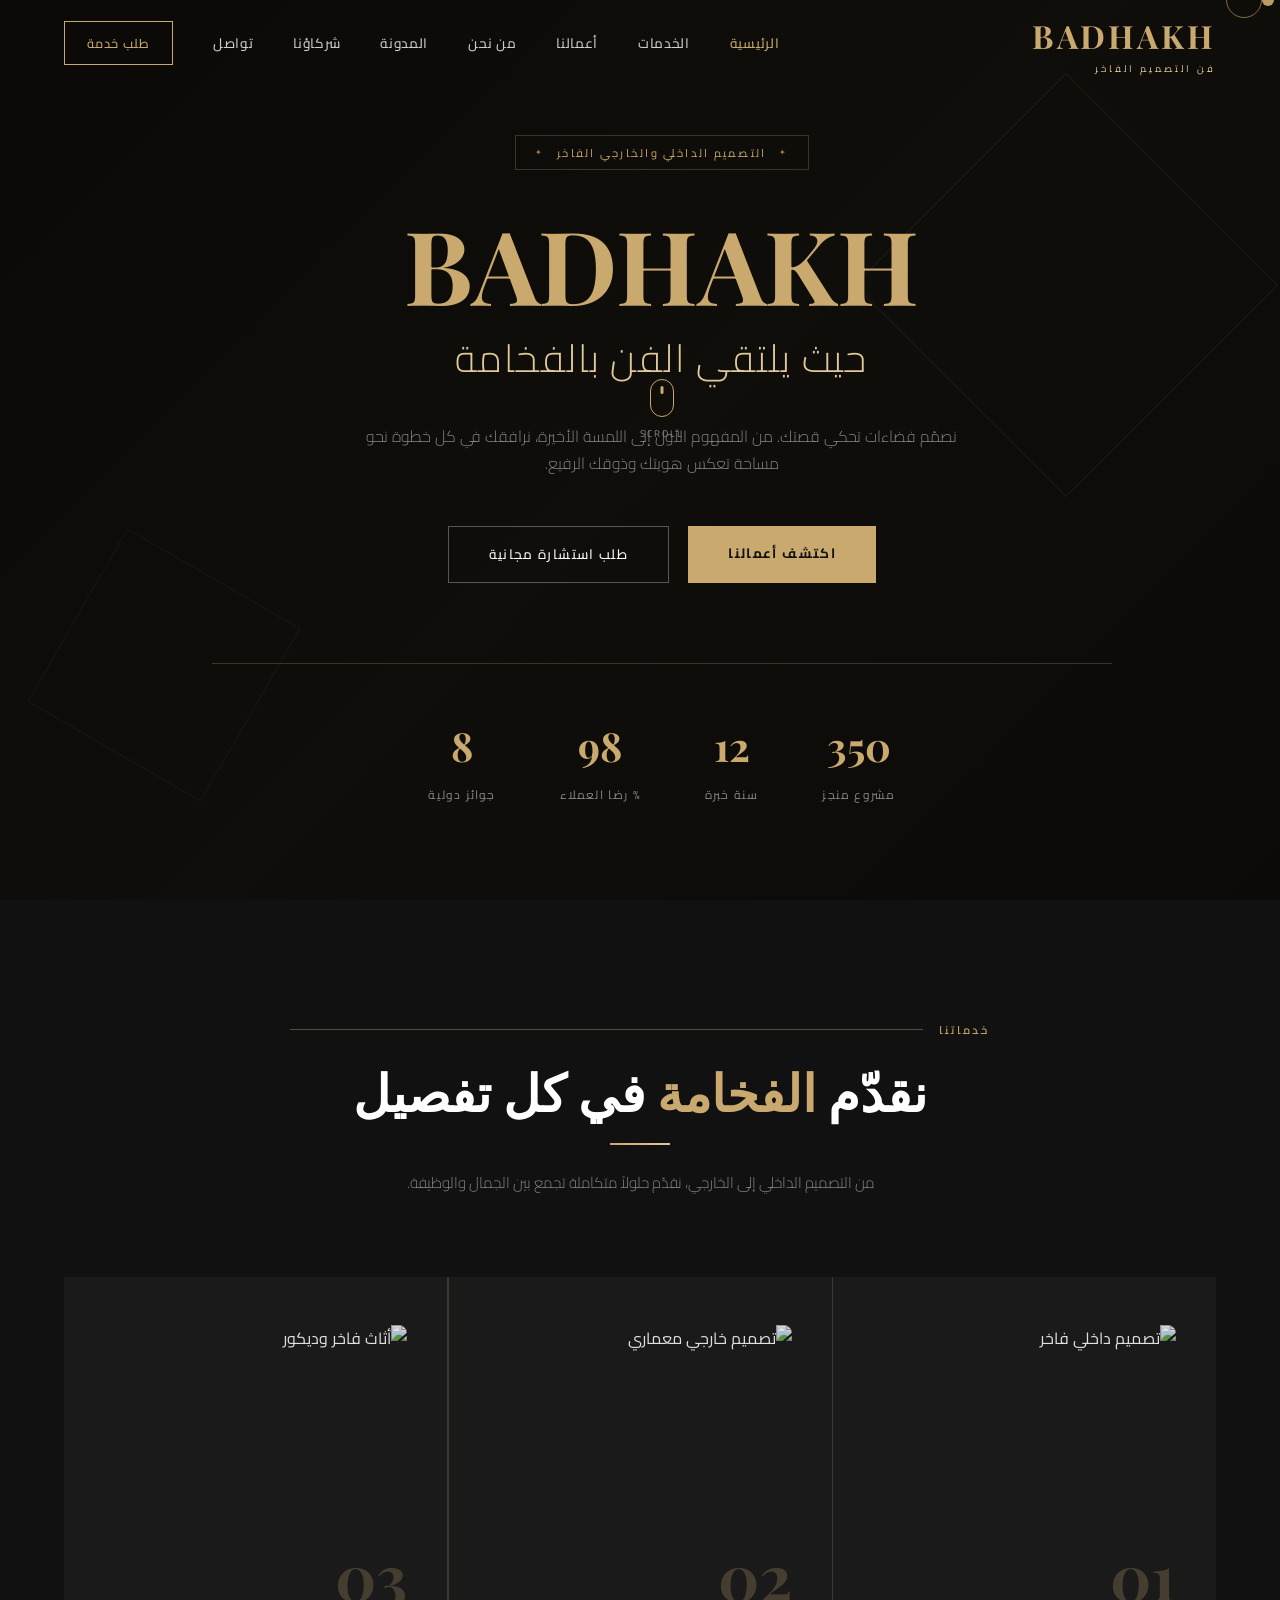
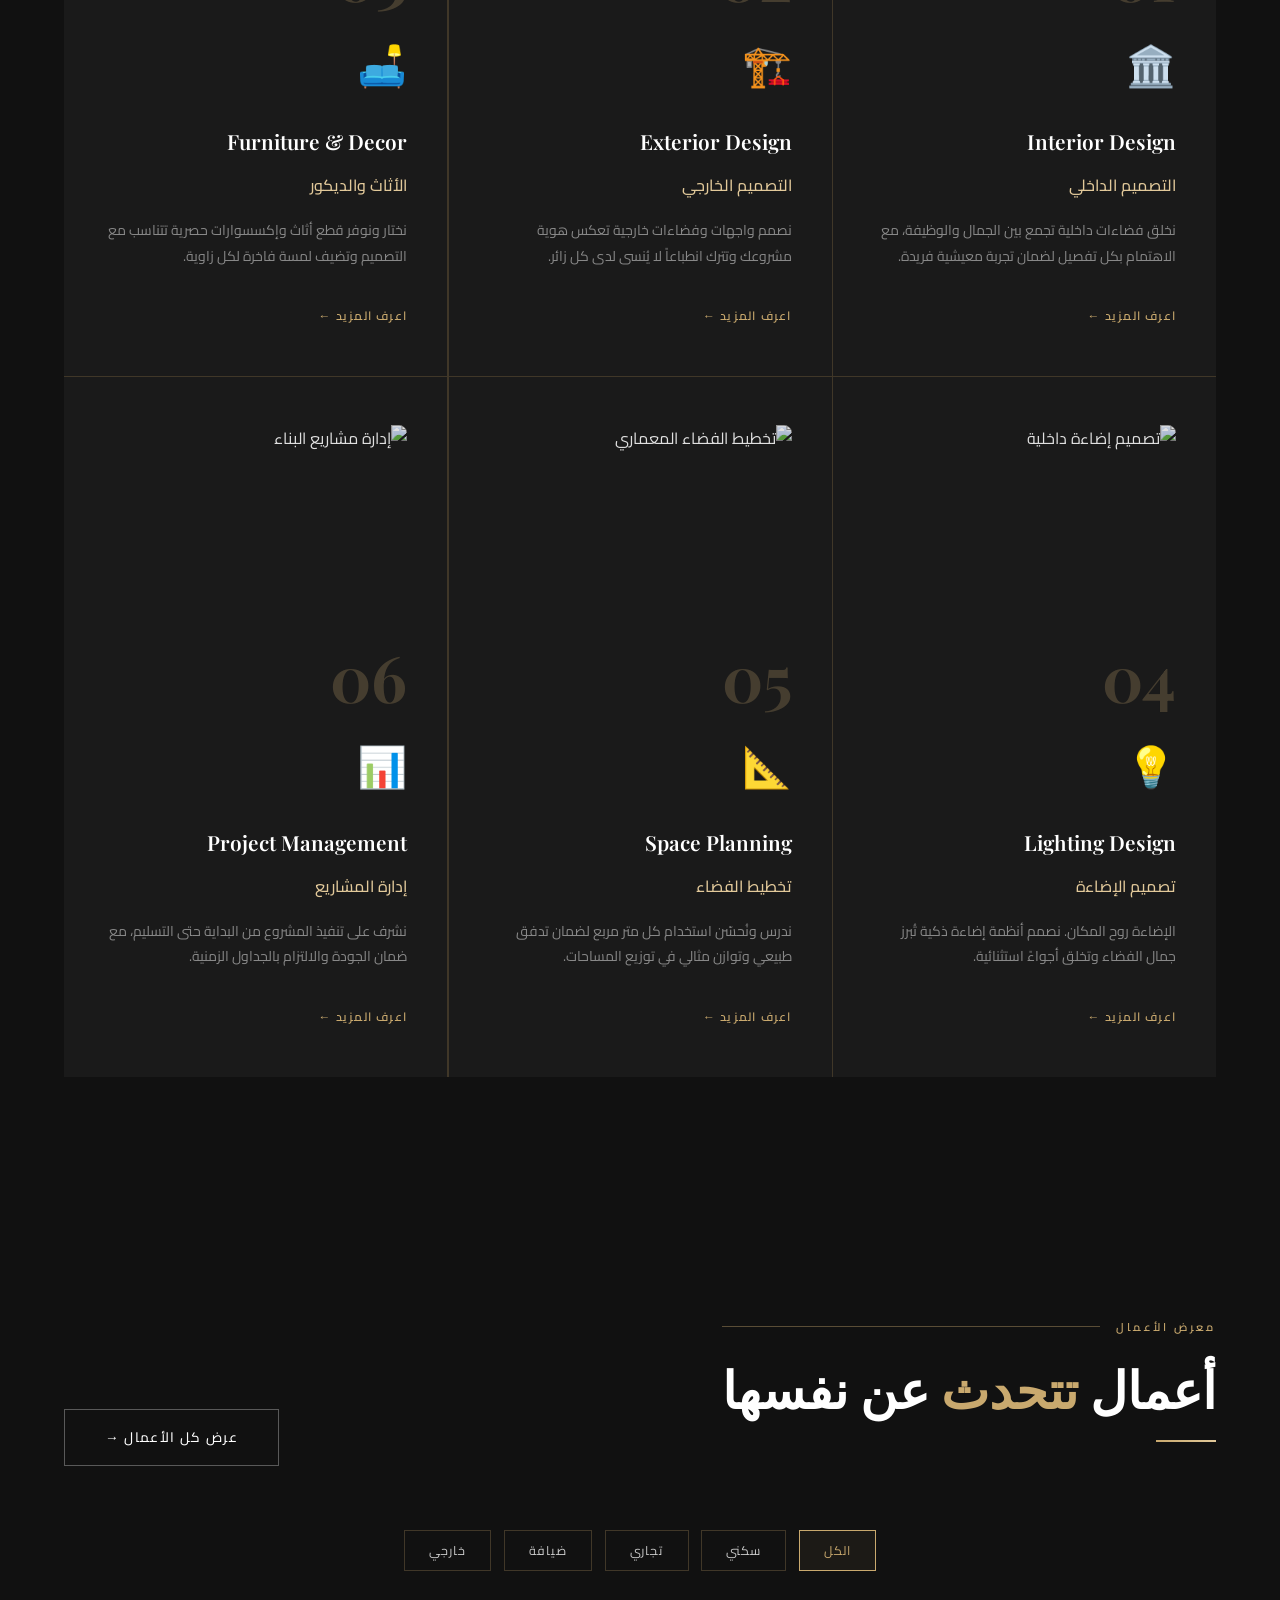
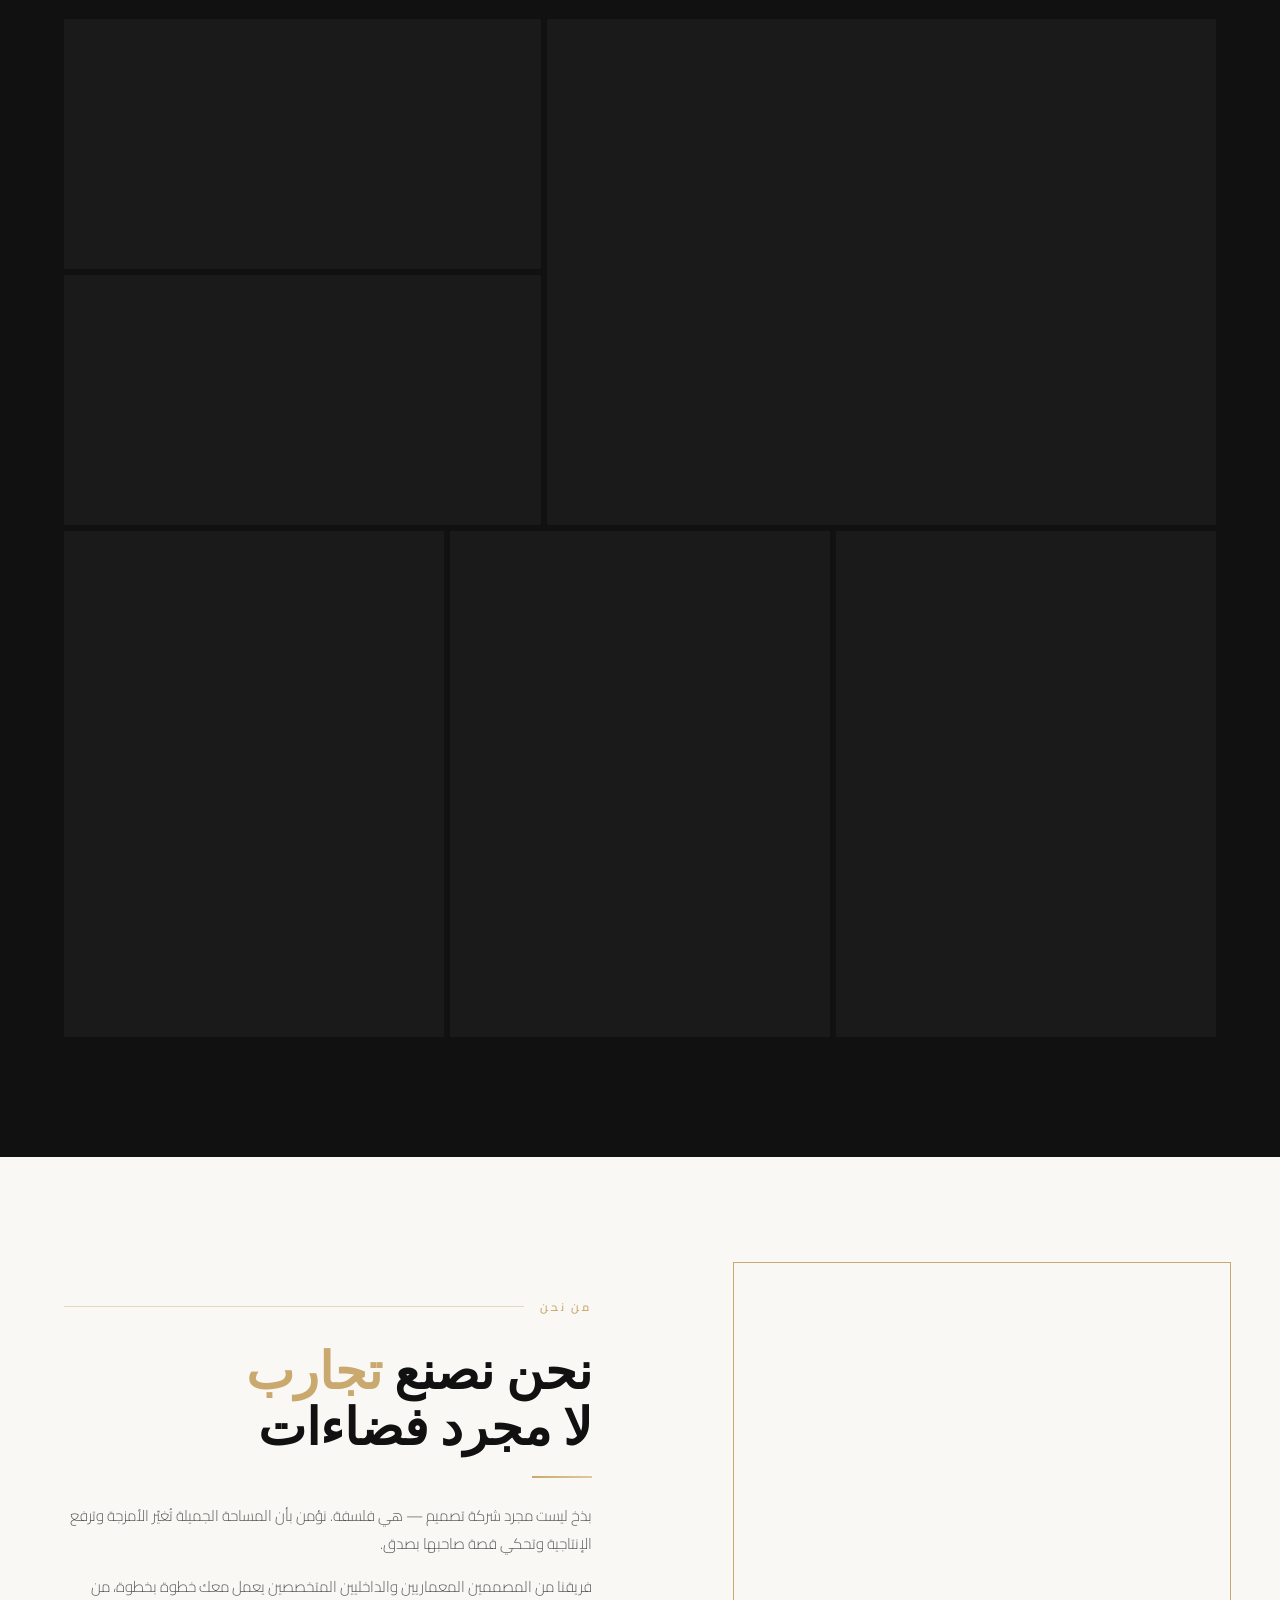
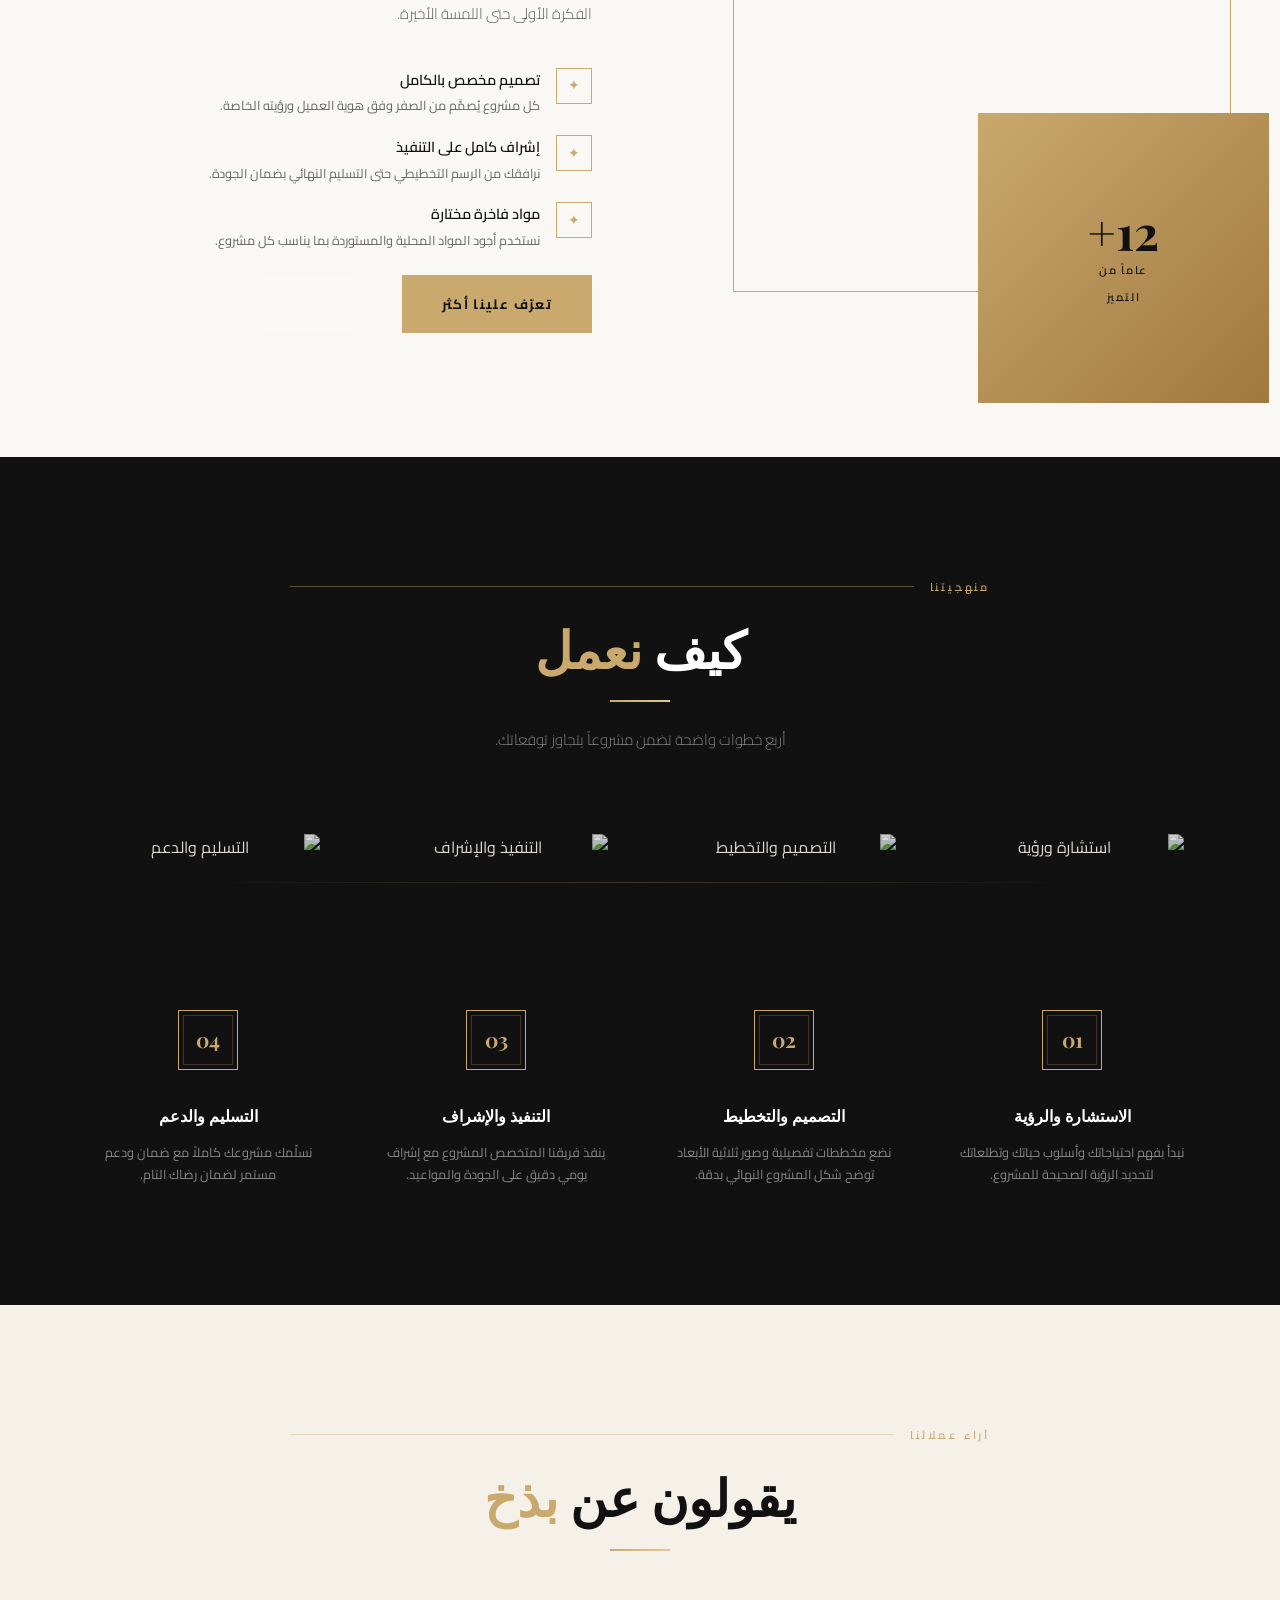
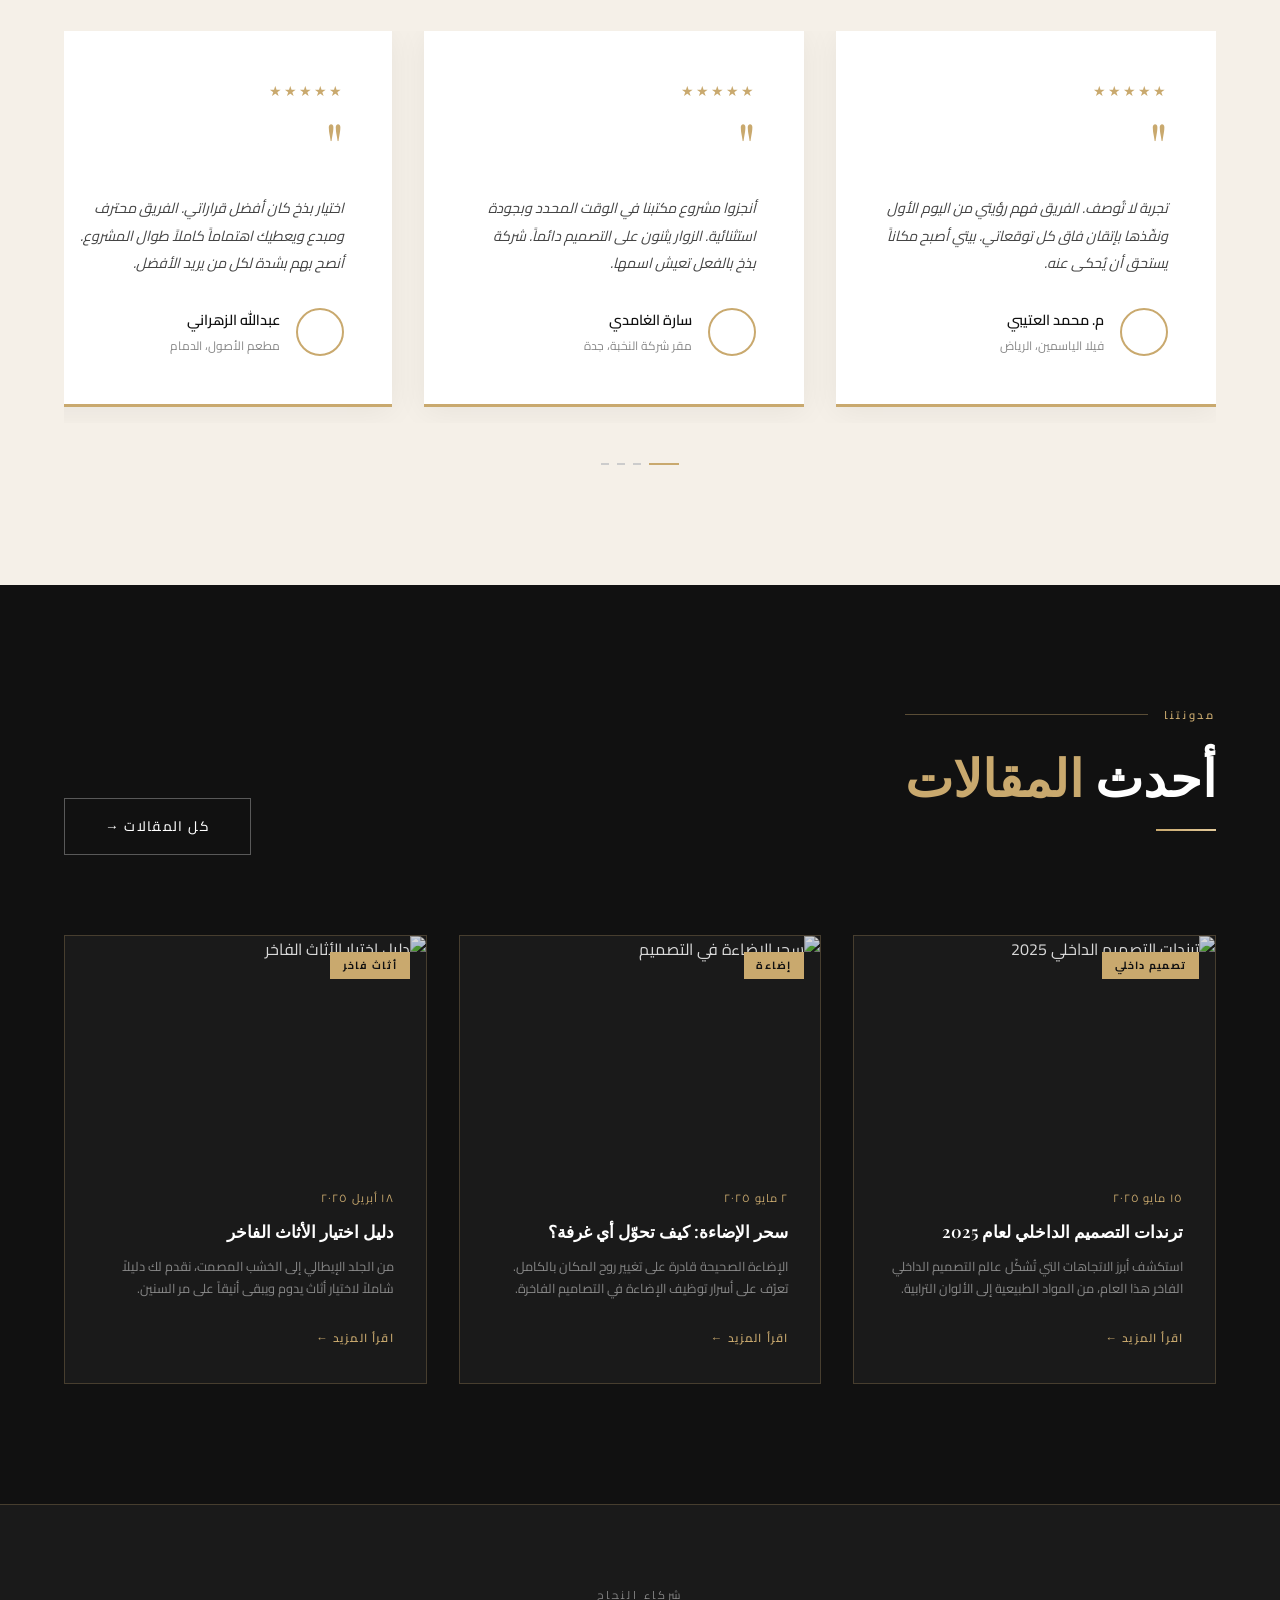
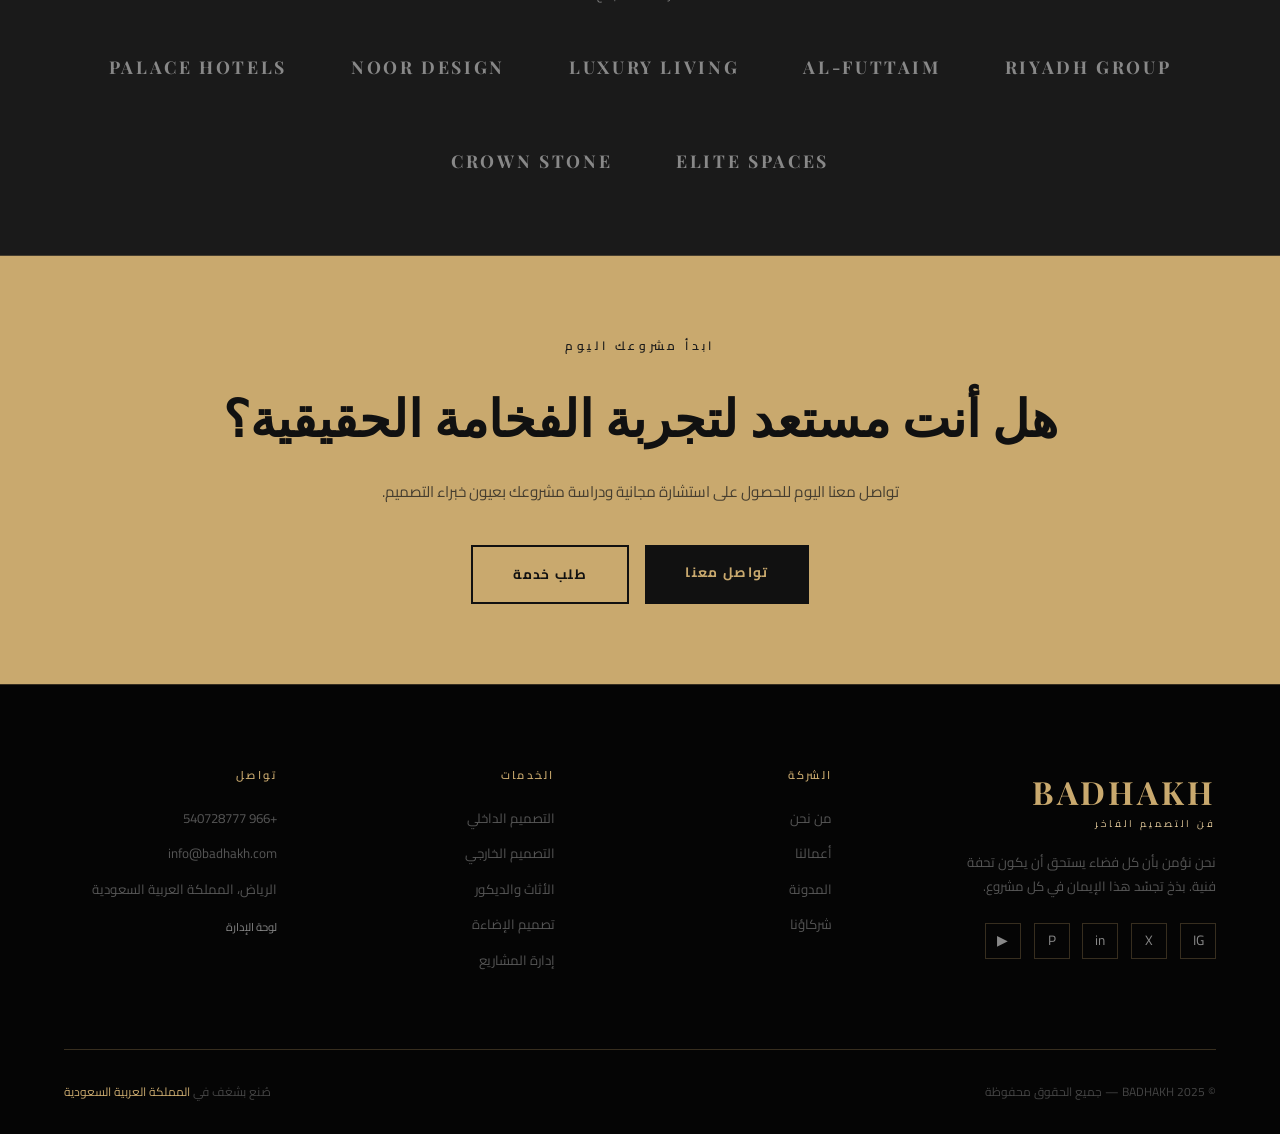
==== commit ee1faa75: "Remove blog and partners links from navigation Removed links to the blog and partners pages from the" ====
--- a/index.html
+++ b/index.html
@@ -178,8 +178,7 @@
   <a href="pages/services.html" onclick="toggleMenu()">الخدمات</a>
   <a href="pages/portfolio.html" onclick="toggleMenu()">أعمالنا</a>
   <a href="pages/about.html" onclick="toggleMenu()">من نحن</a>
-  <a href="pages/blog.html" onclick="toggleMenu()">المدونة</a>
-  <a href="pages/partners.html" onclick="toggleMenu()">شركاؤنا</a>
+ 
   <a href="pages/contact.html" onclick="toggleMenu()">تواصل</a>
   <a href="#" onclick="openModal();toggleMenu();" style="color:var(--gold);border:1px solid var(--gold);padding:0.8rem 2.5rem;">طلب خدمة</a>
 </div>
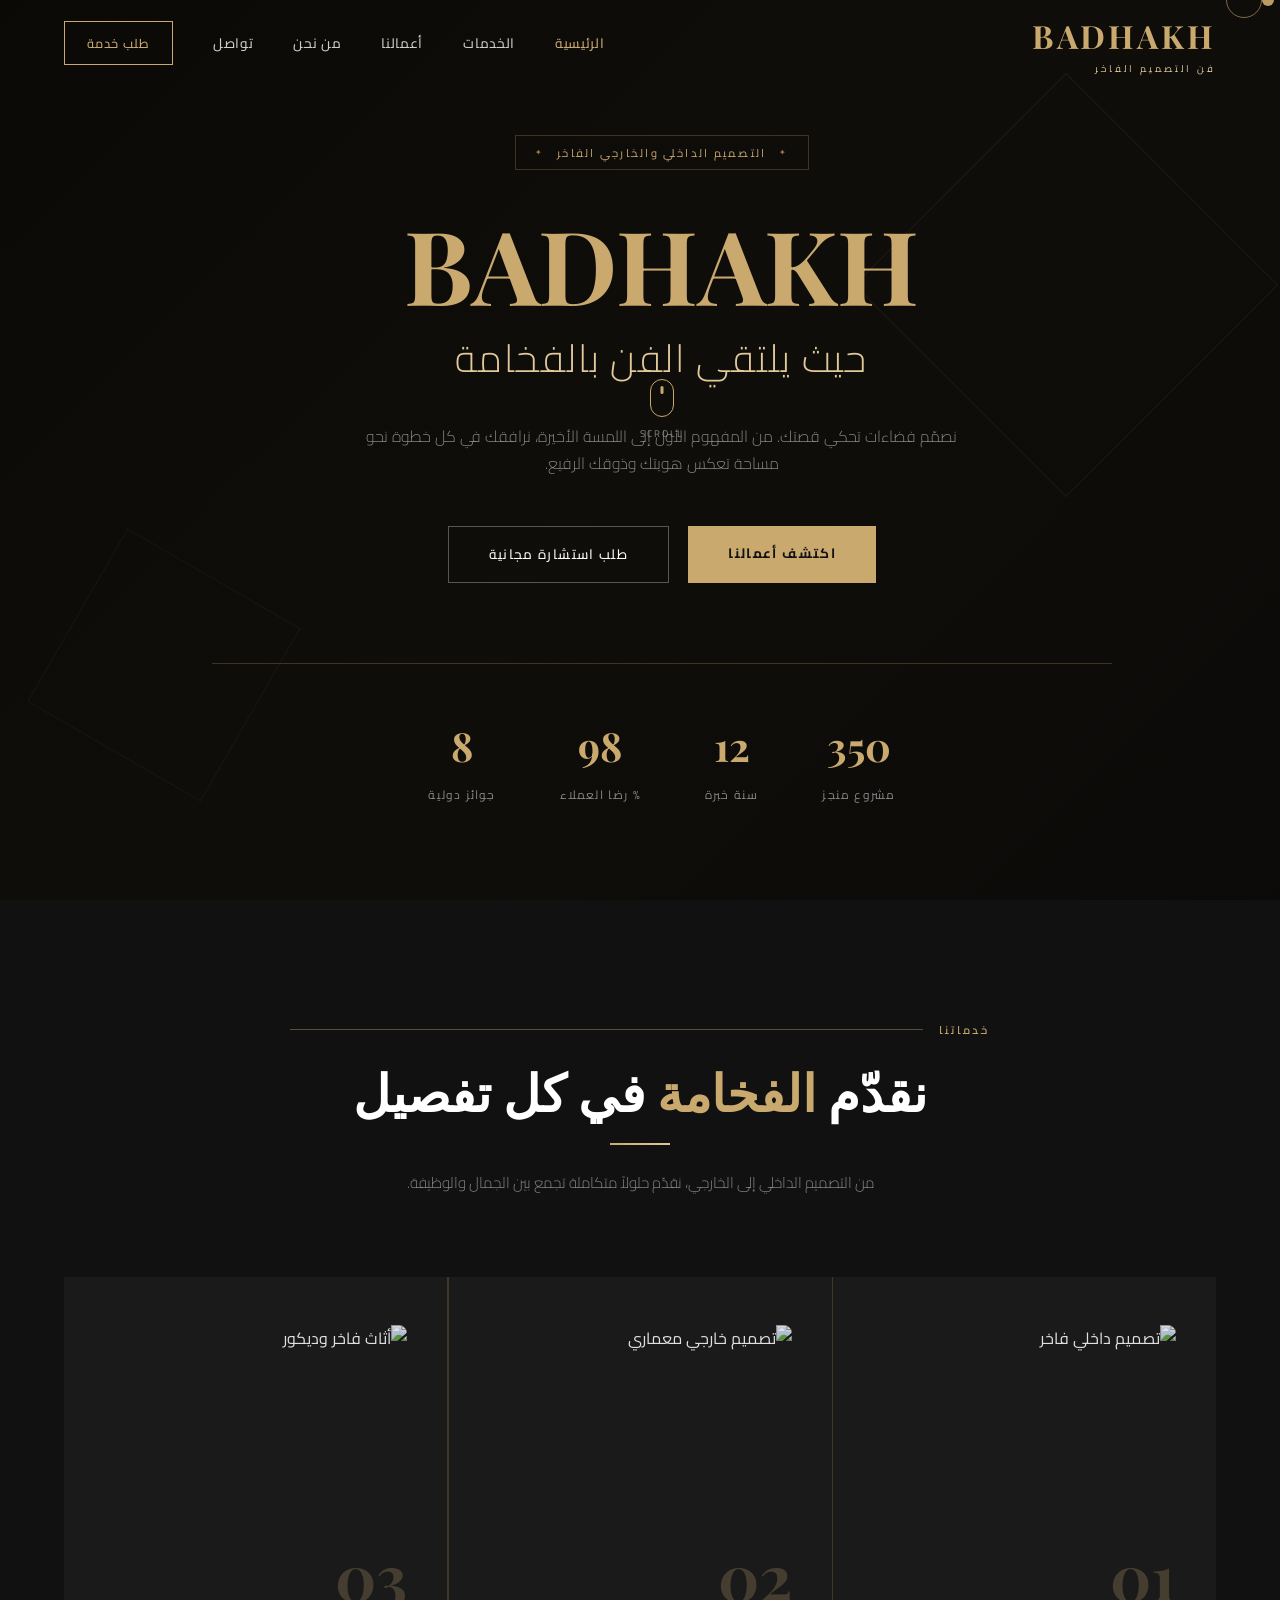
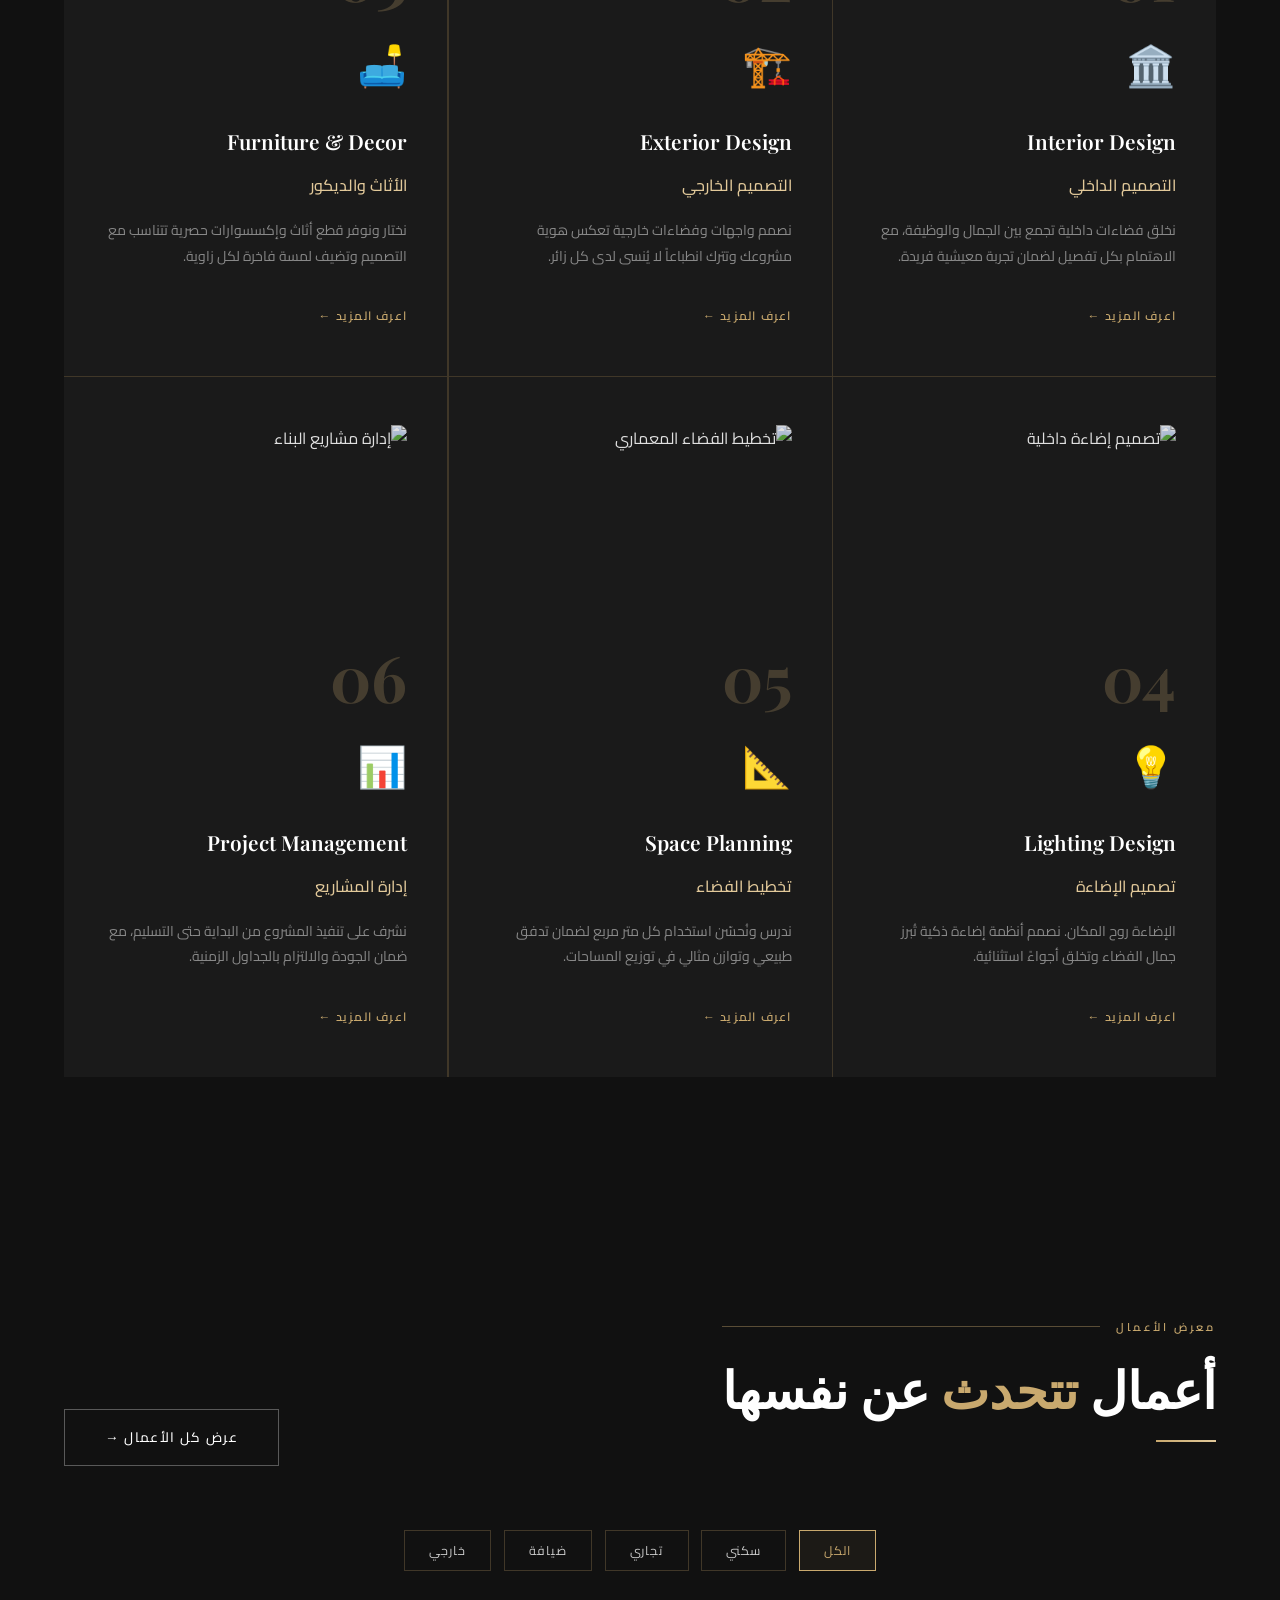
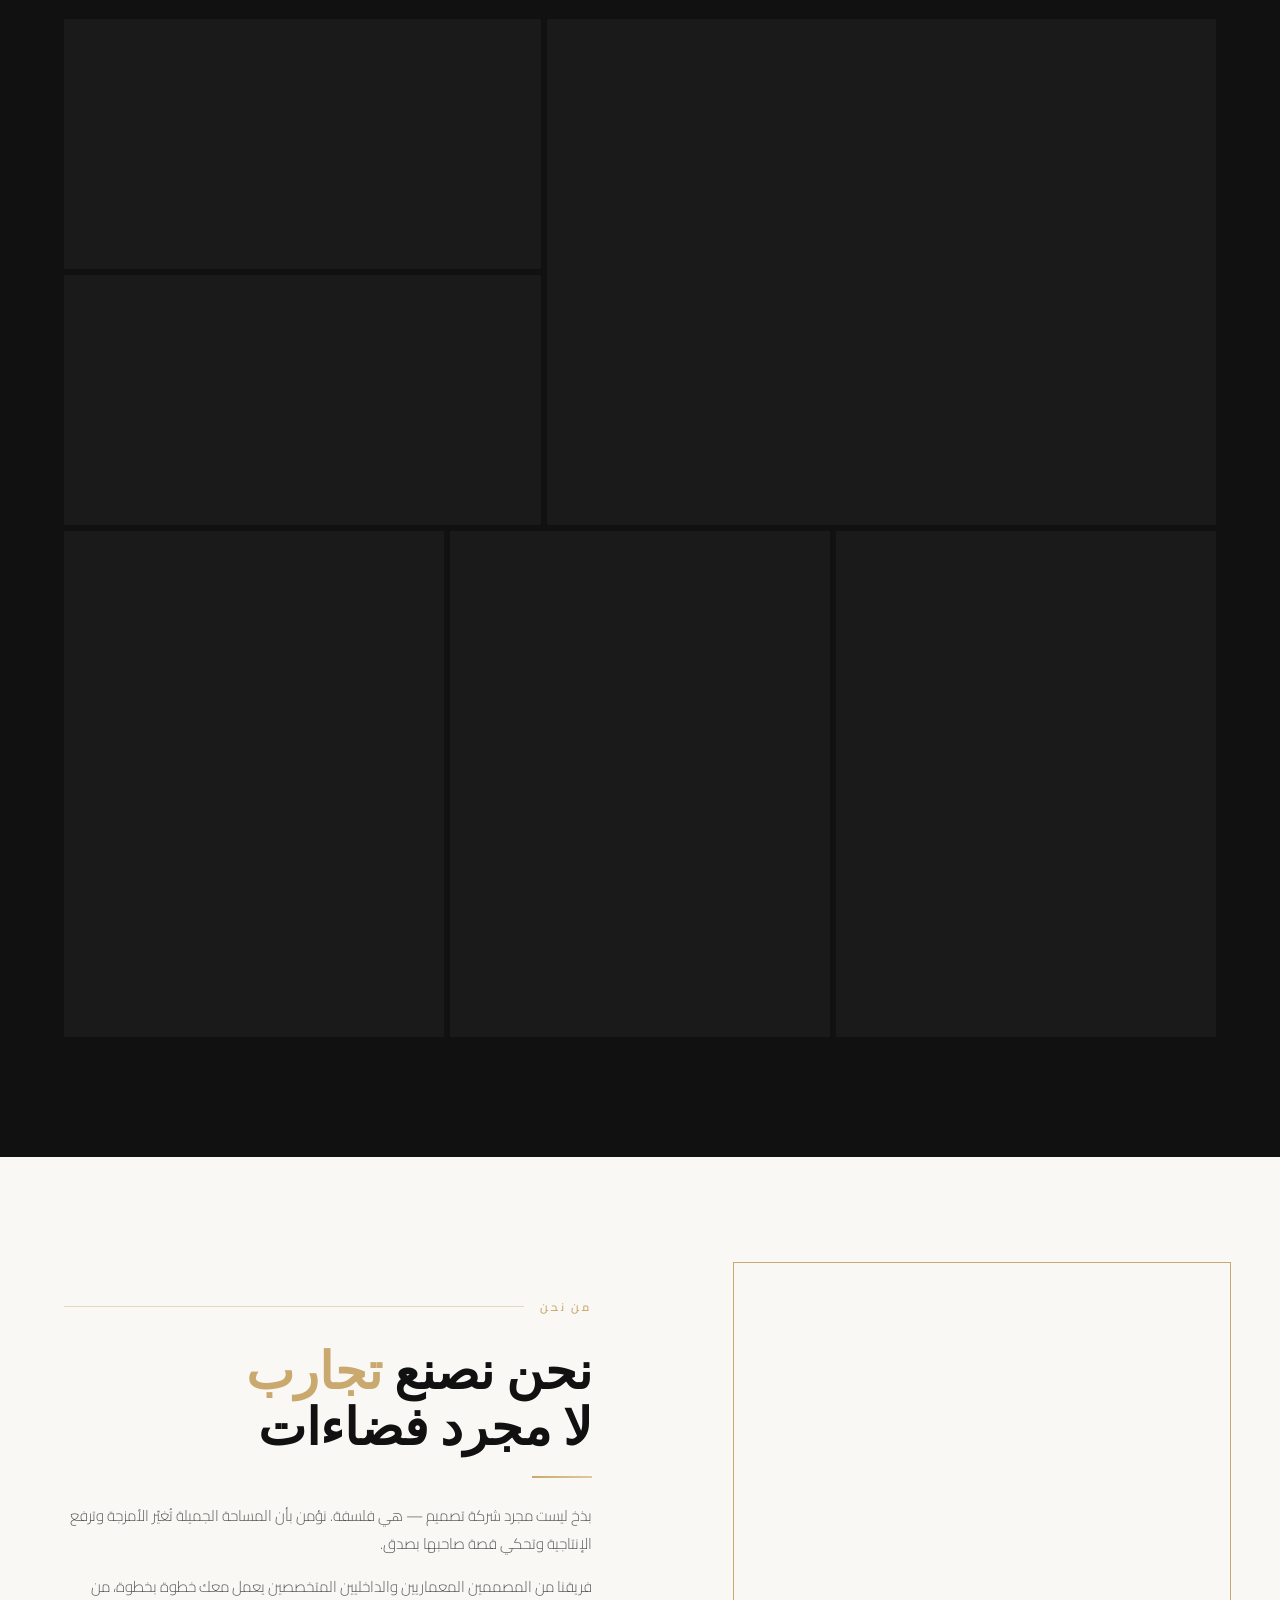
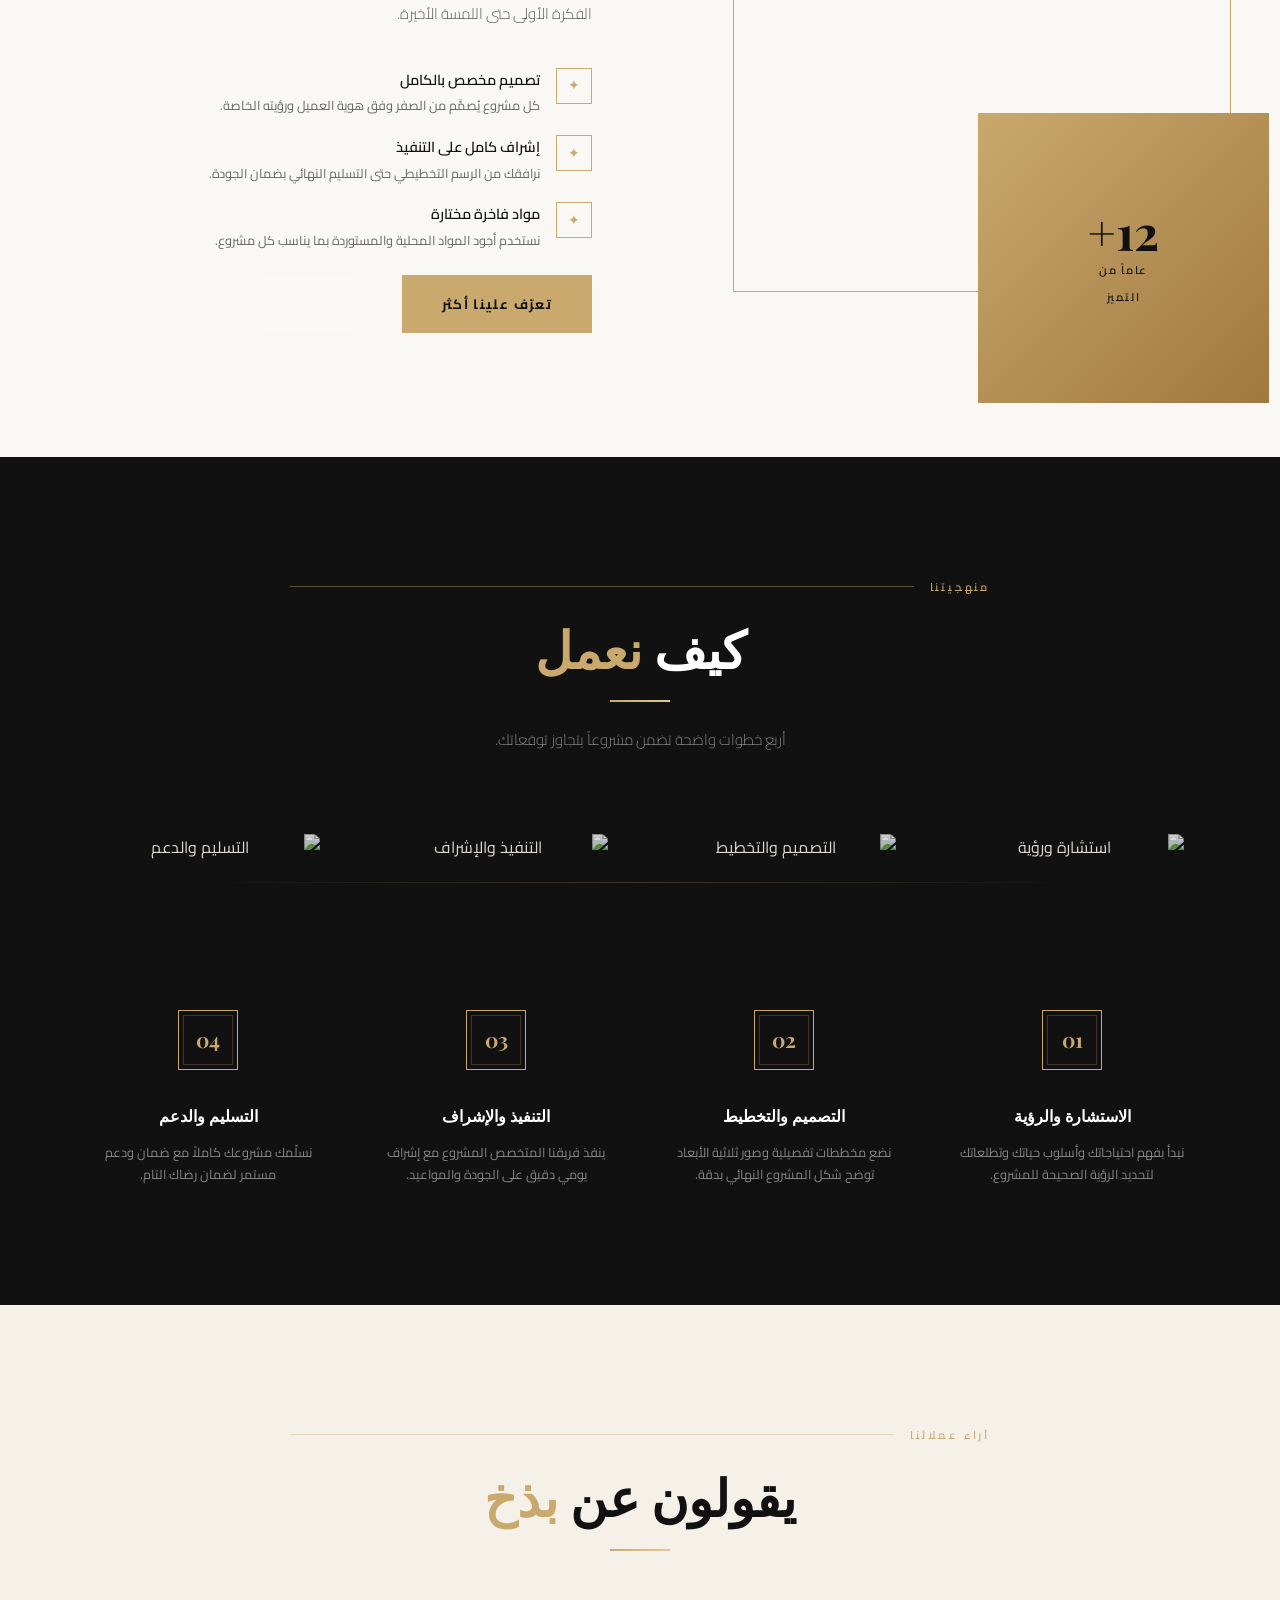
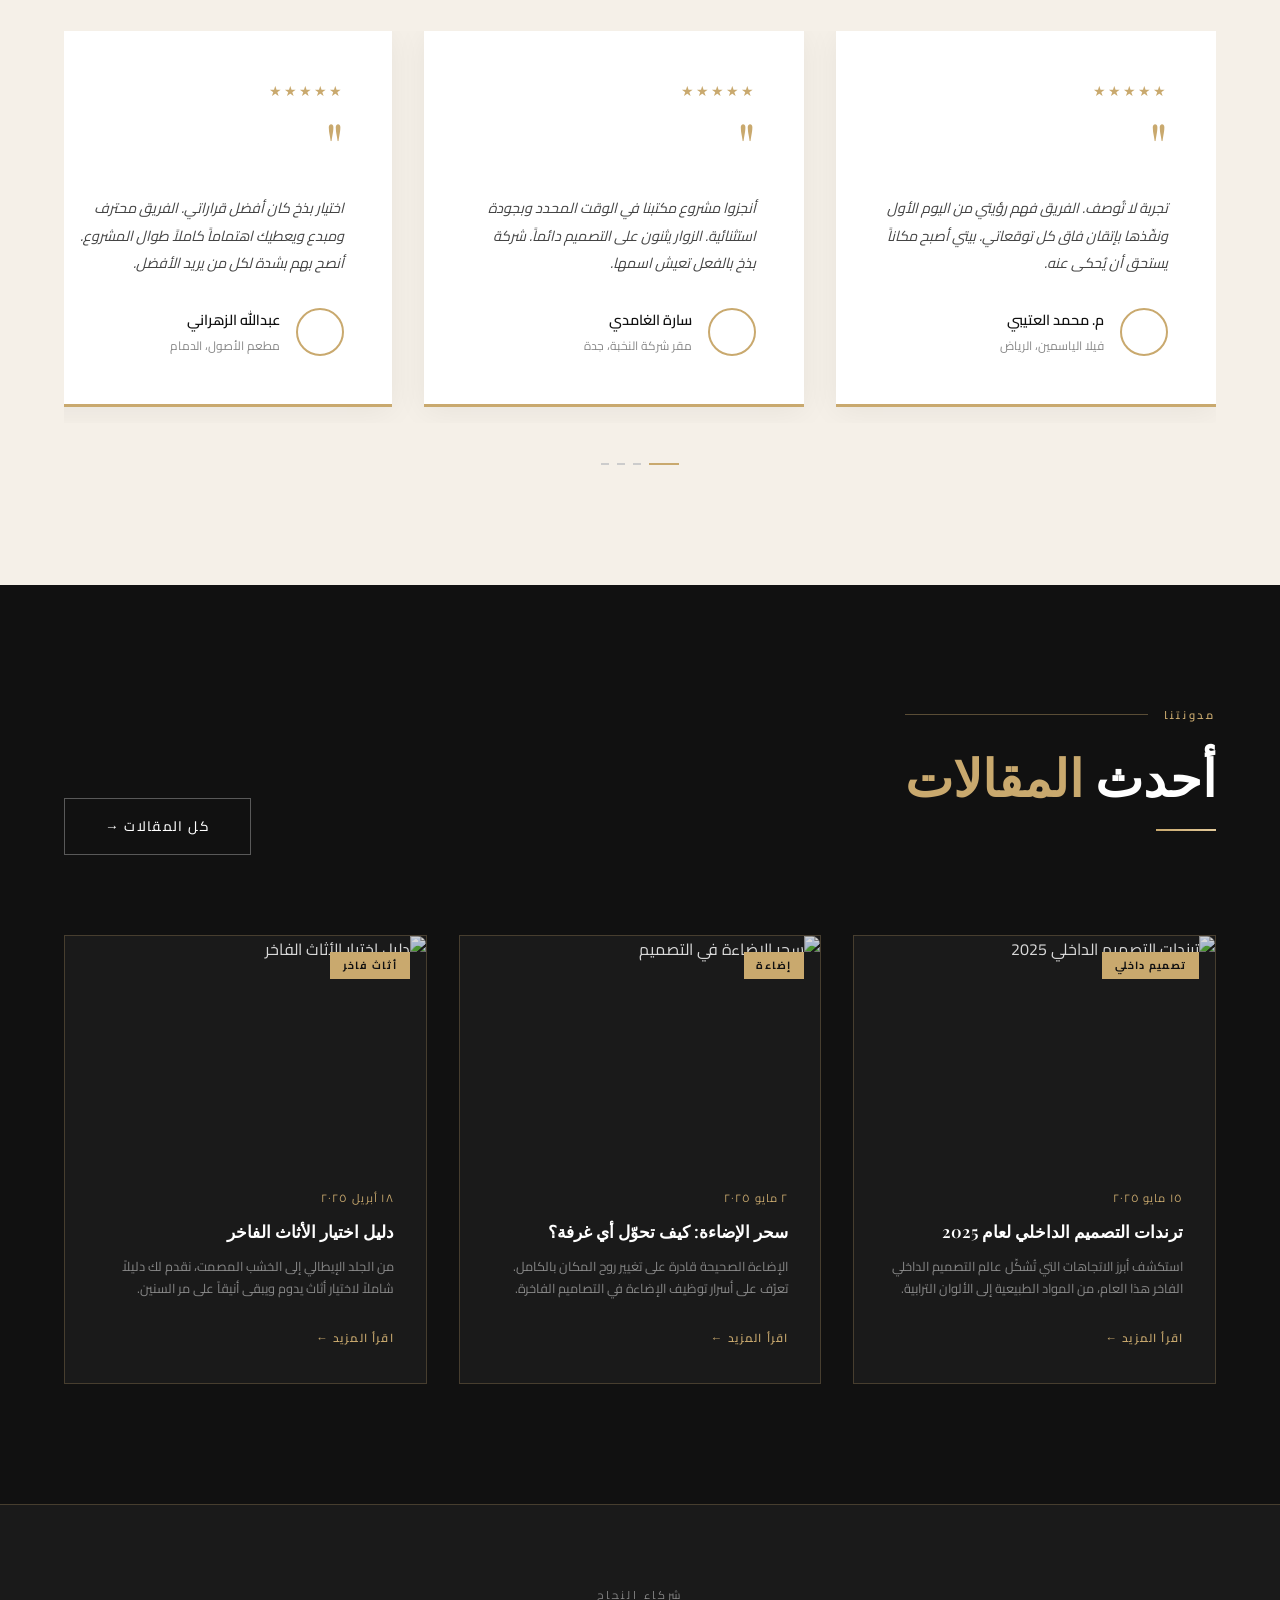
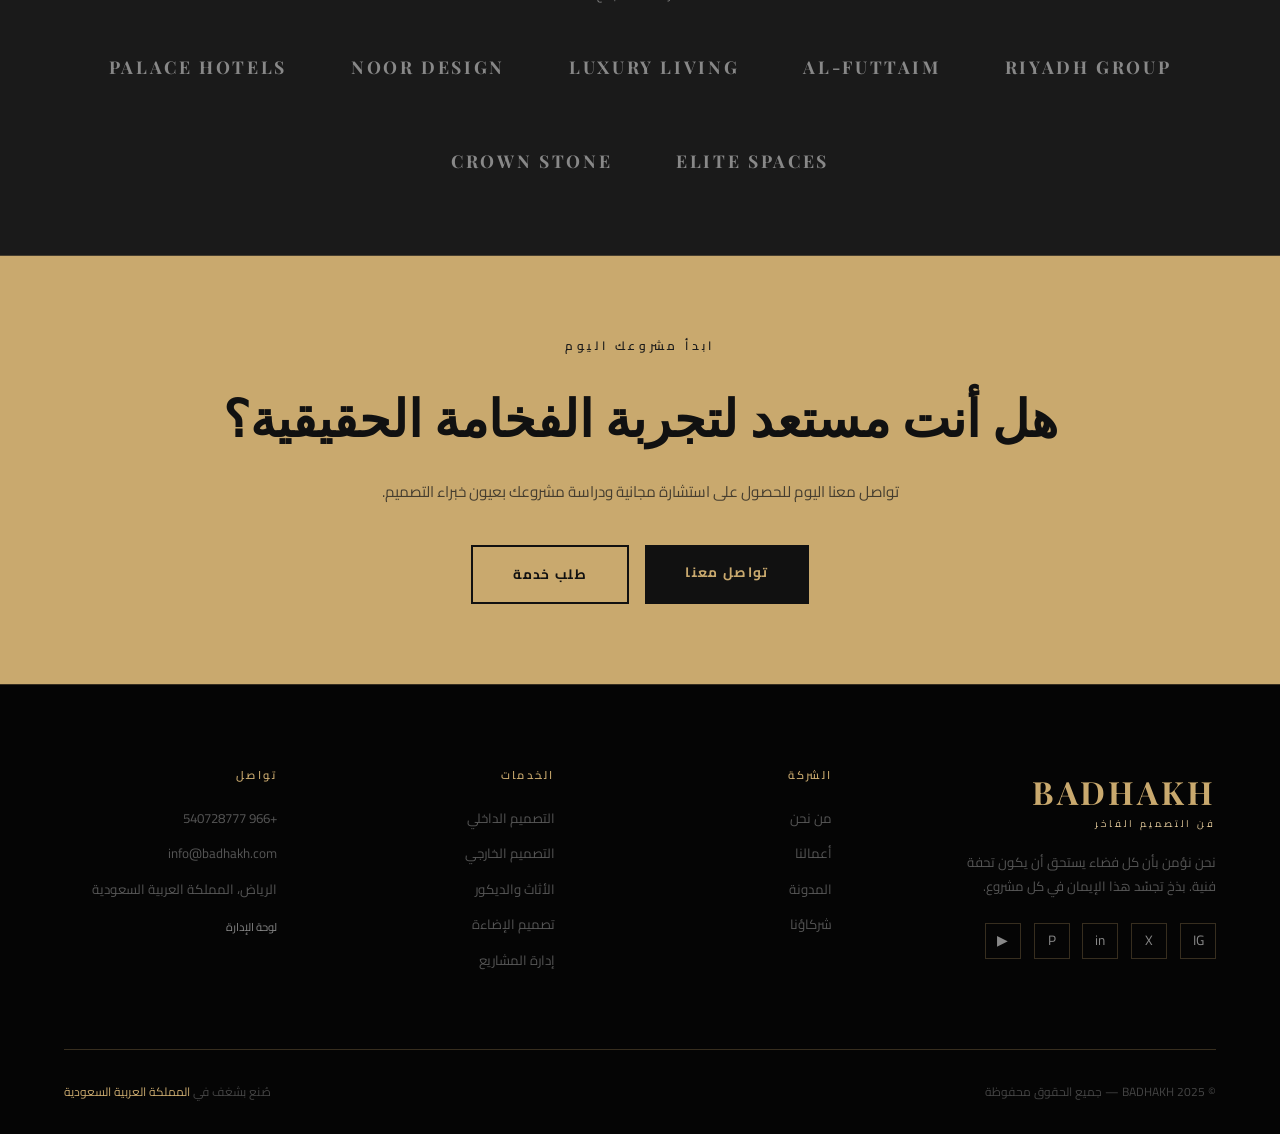
==== commit 8aed750f: "Remove blog and partners links from navigation Removed blog and partners links from the navigation m" ====
--- a/index.html
+++ b/index.html
@@ -162,8 +162,7 @@
     <li><a href="pages/services.html">الخدمات</a></li>
     <li><a href="pages/portfolio.html">أعمالنا</a></li>
     <li><a href="pages/about.html">من نحن</a></li>
-    <li><a href="pages/blog.html">المدونة</a></li>
-    <li><a href="pages/partners.html">شركاؤنا</a></li>
+   
     <li><a href="pages/contact.html">تواصل</a></li>
     <li><a href="#" class="nav-cta" onclick="openModal()">طلب خدمة</a></li>
   </ul>
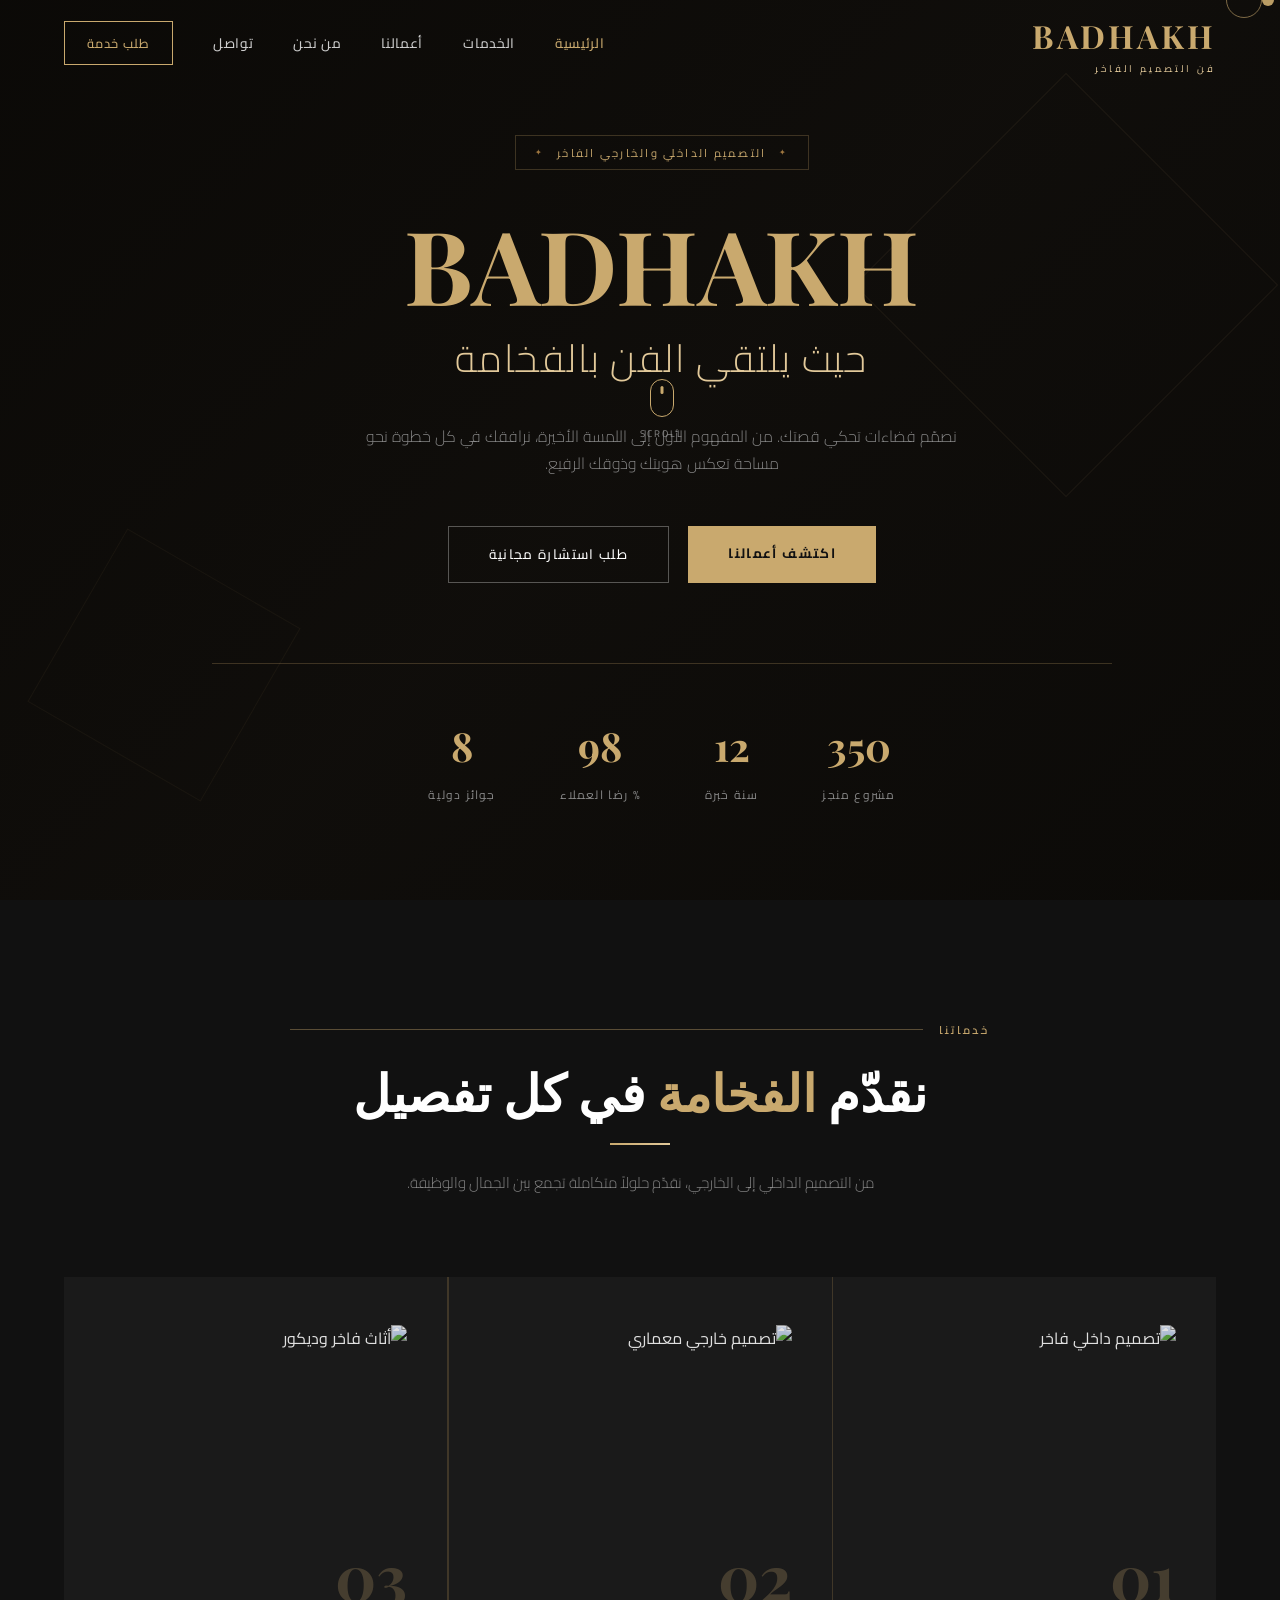
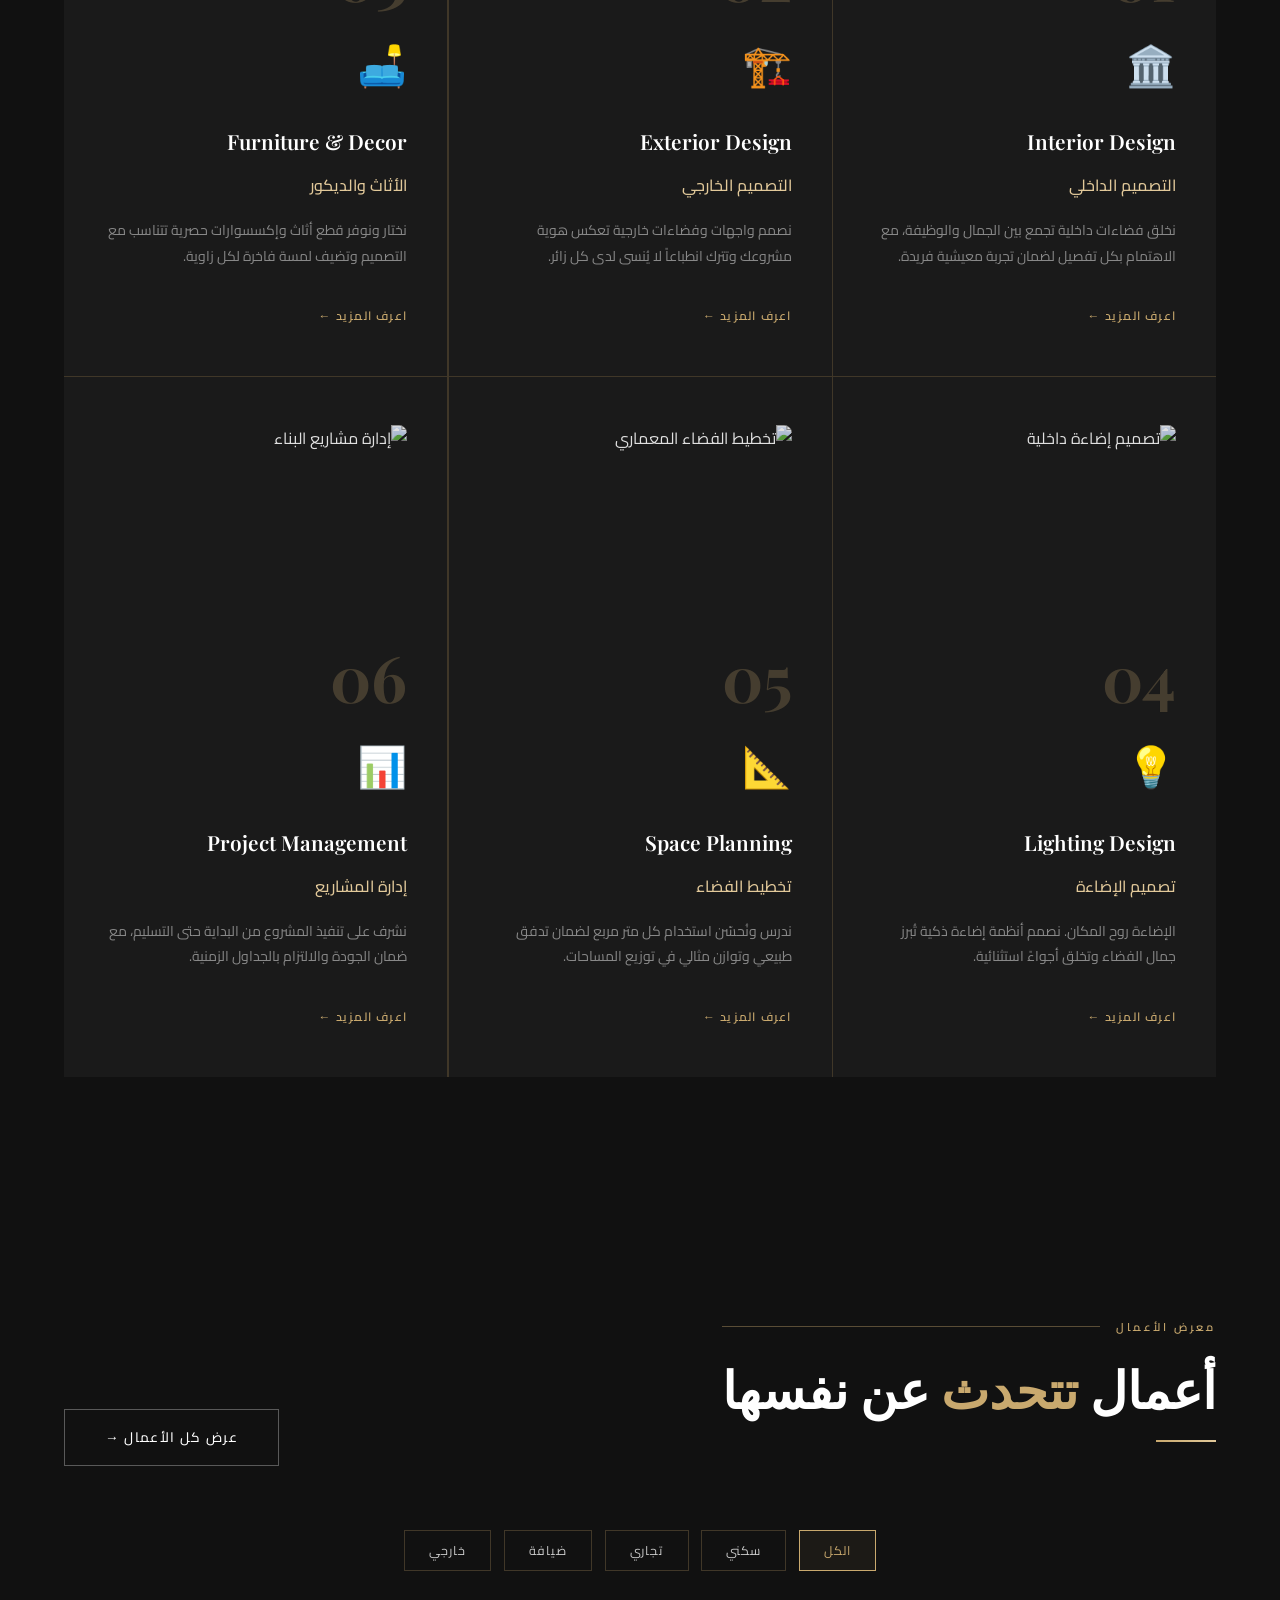
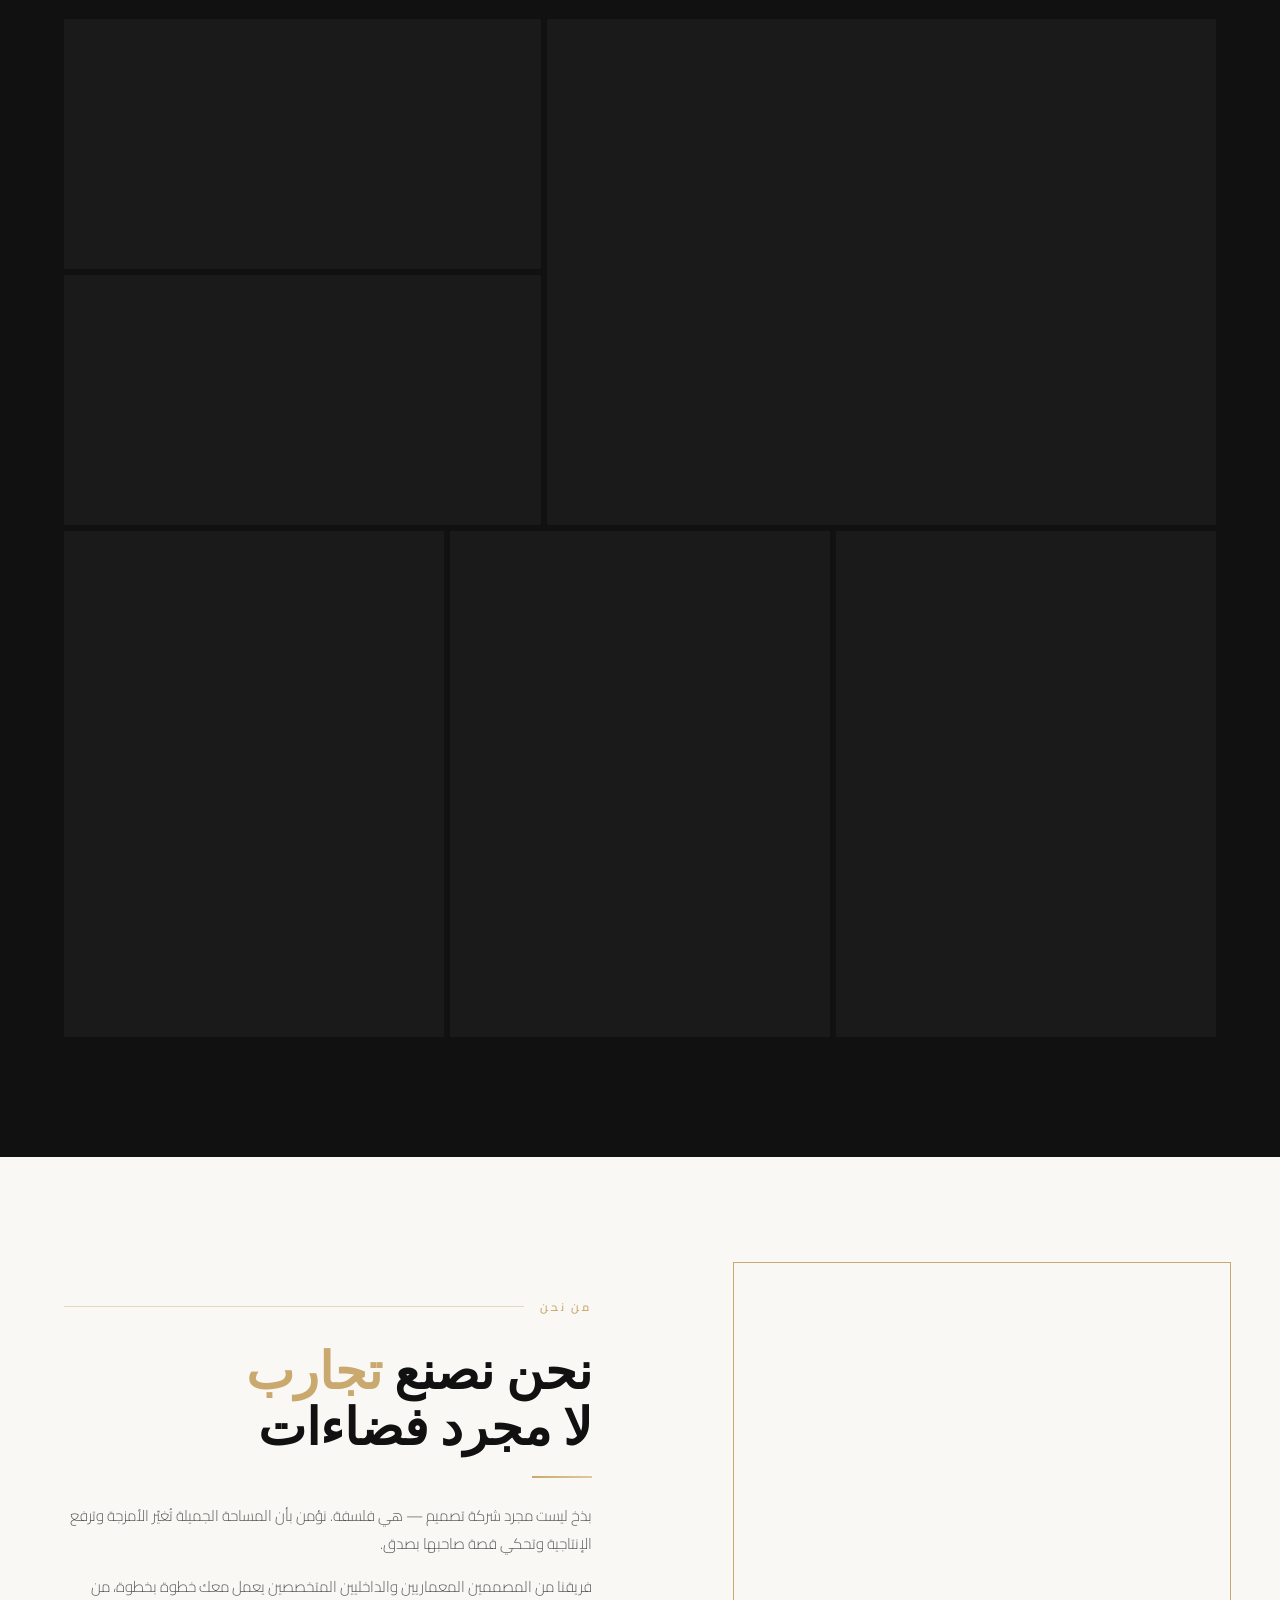
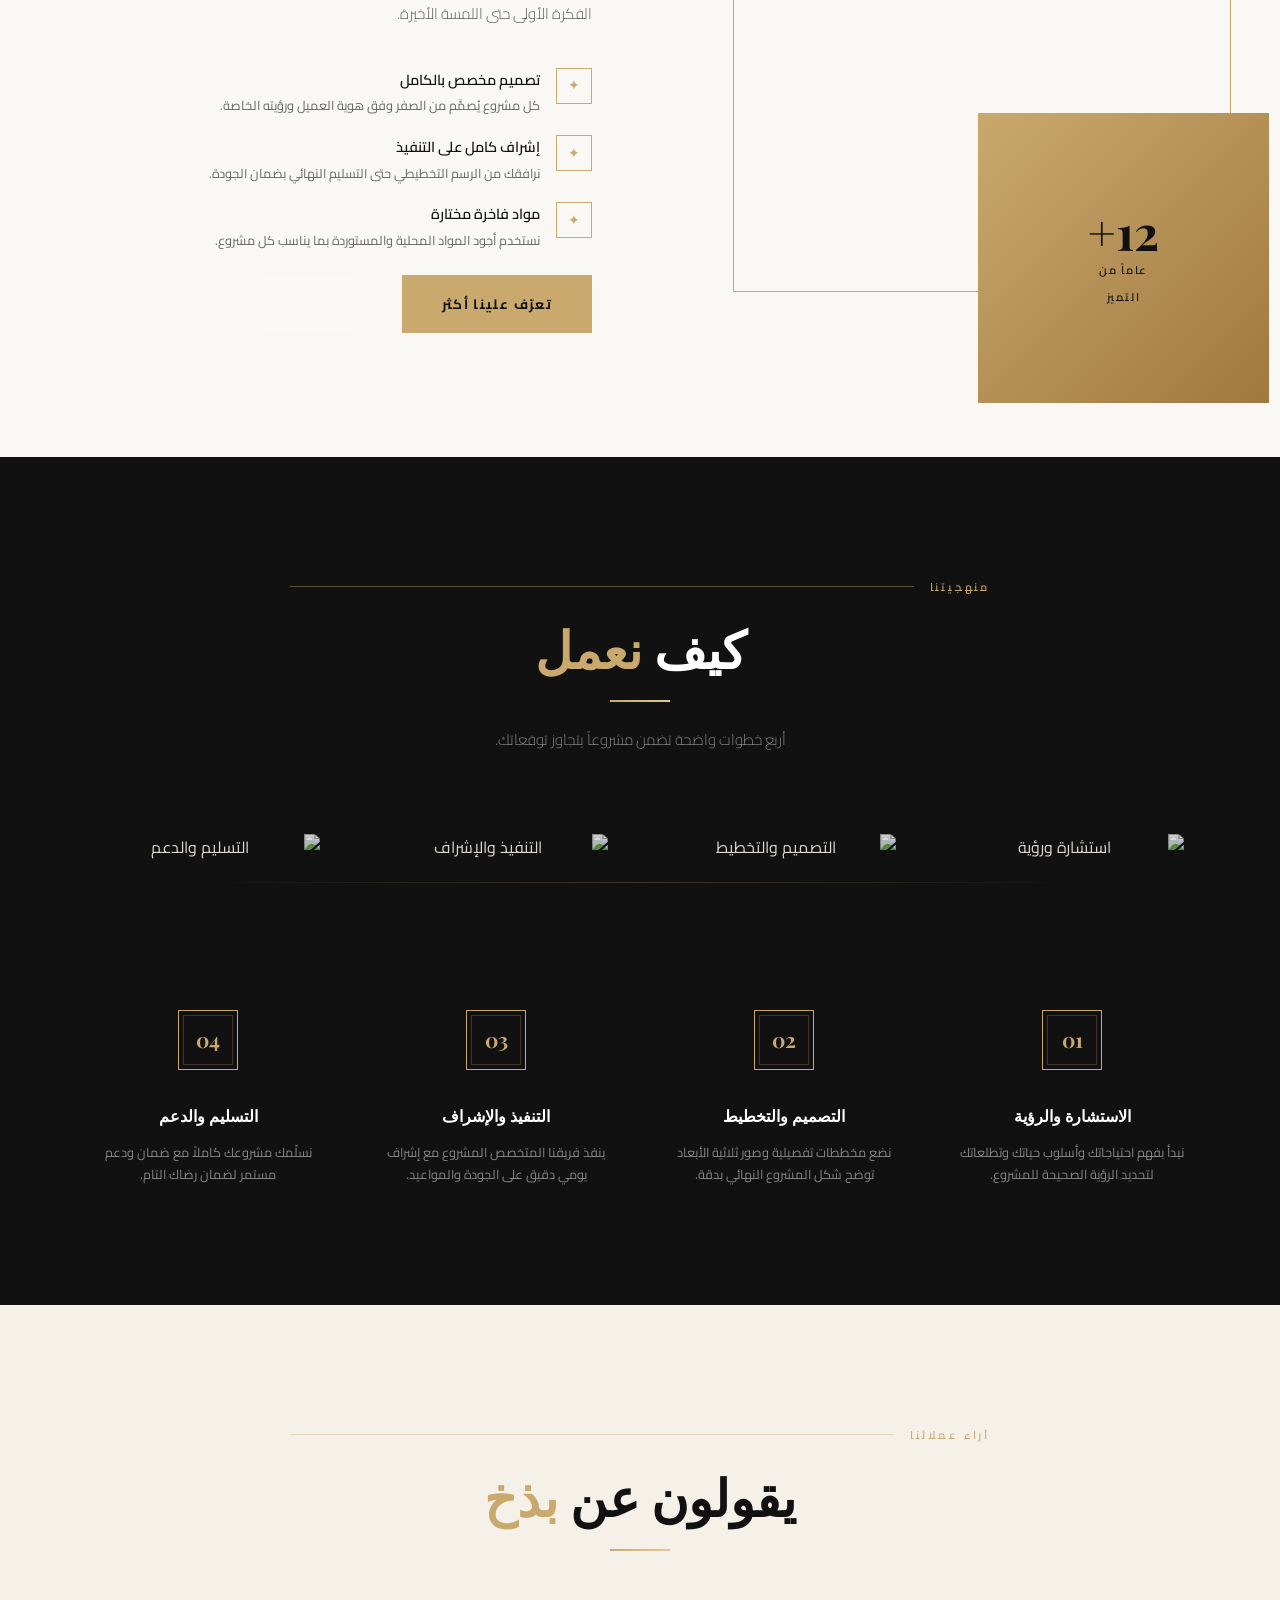
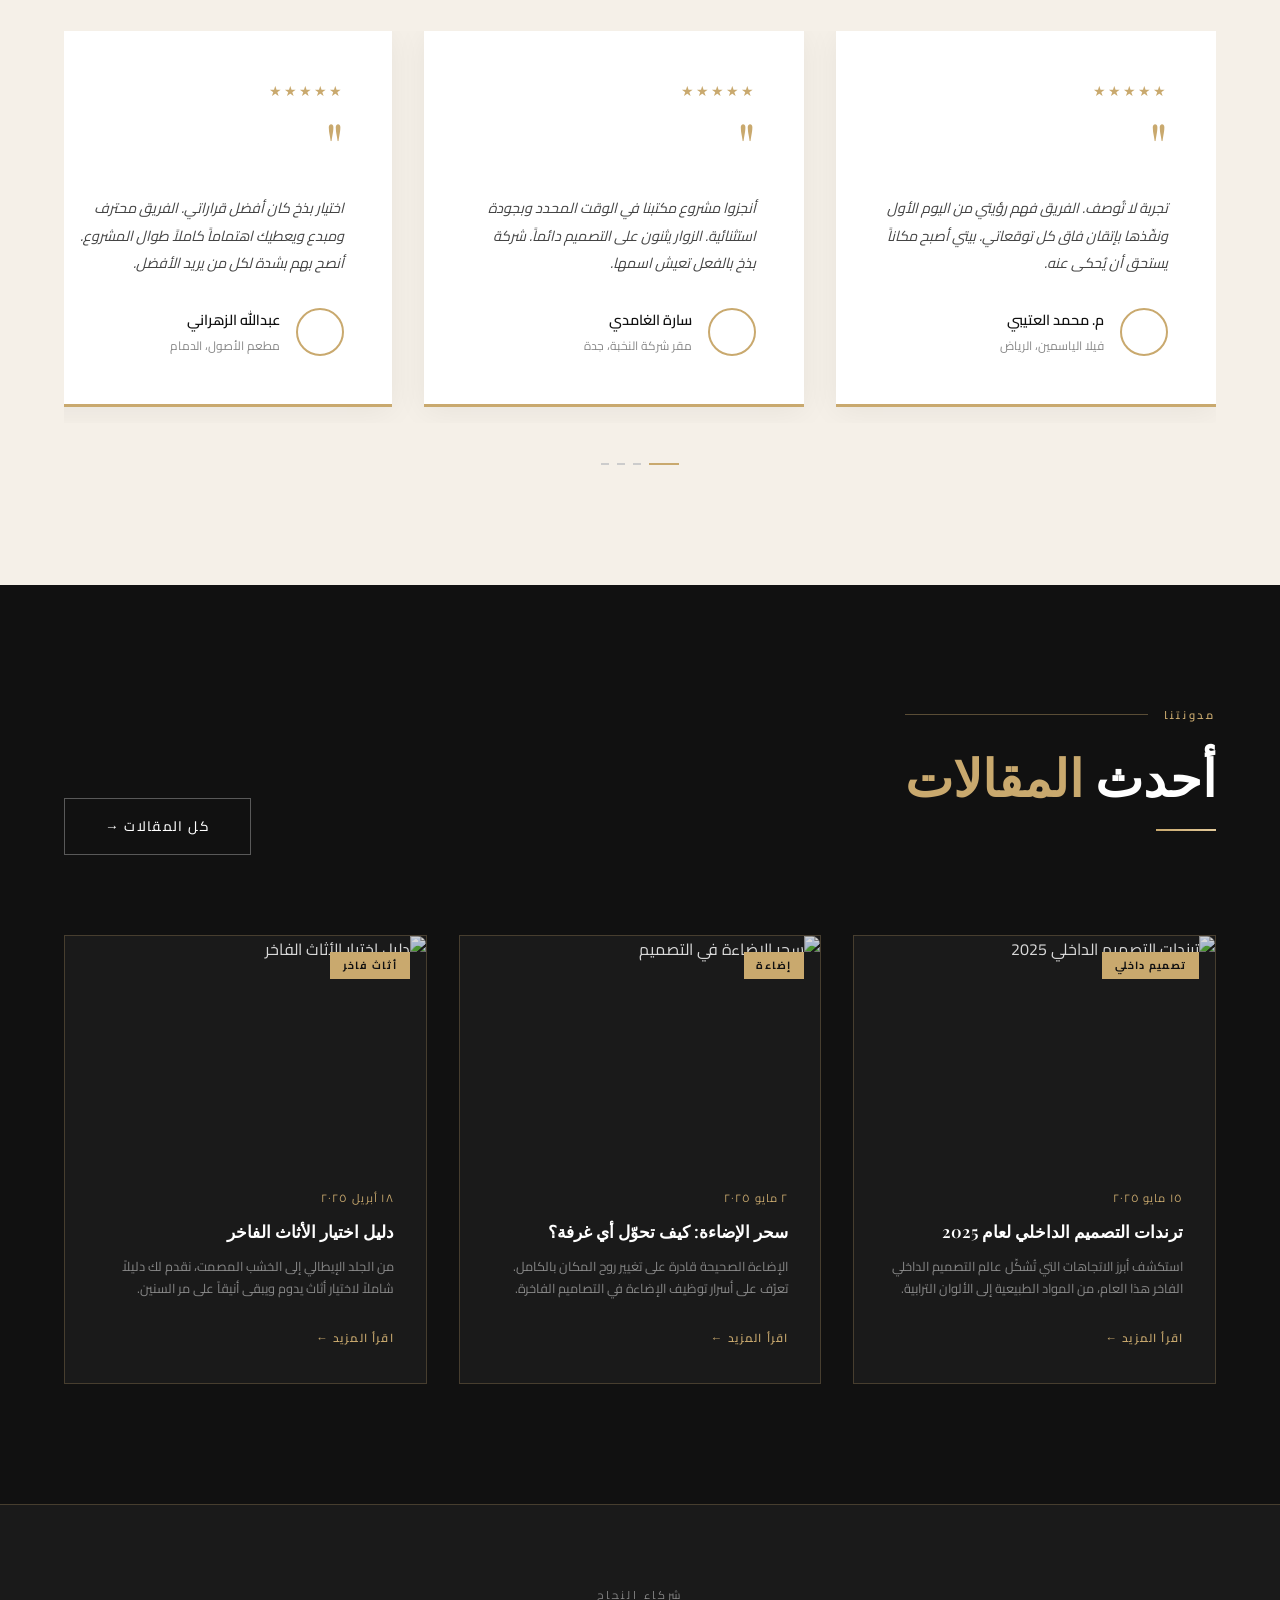
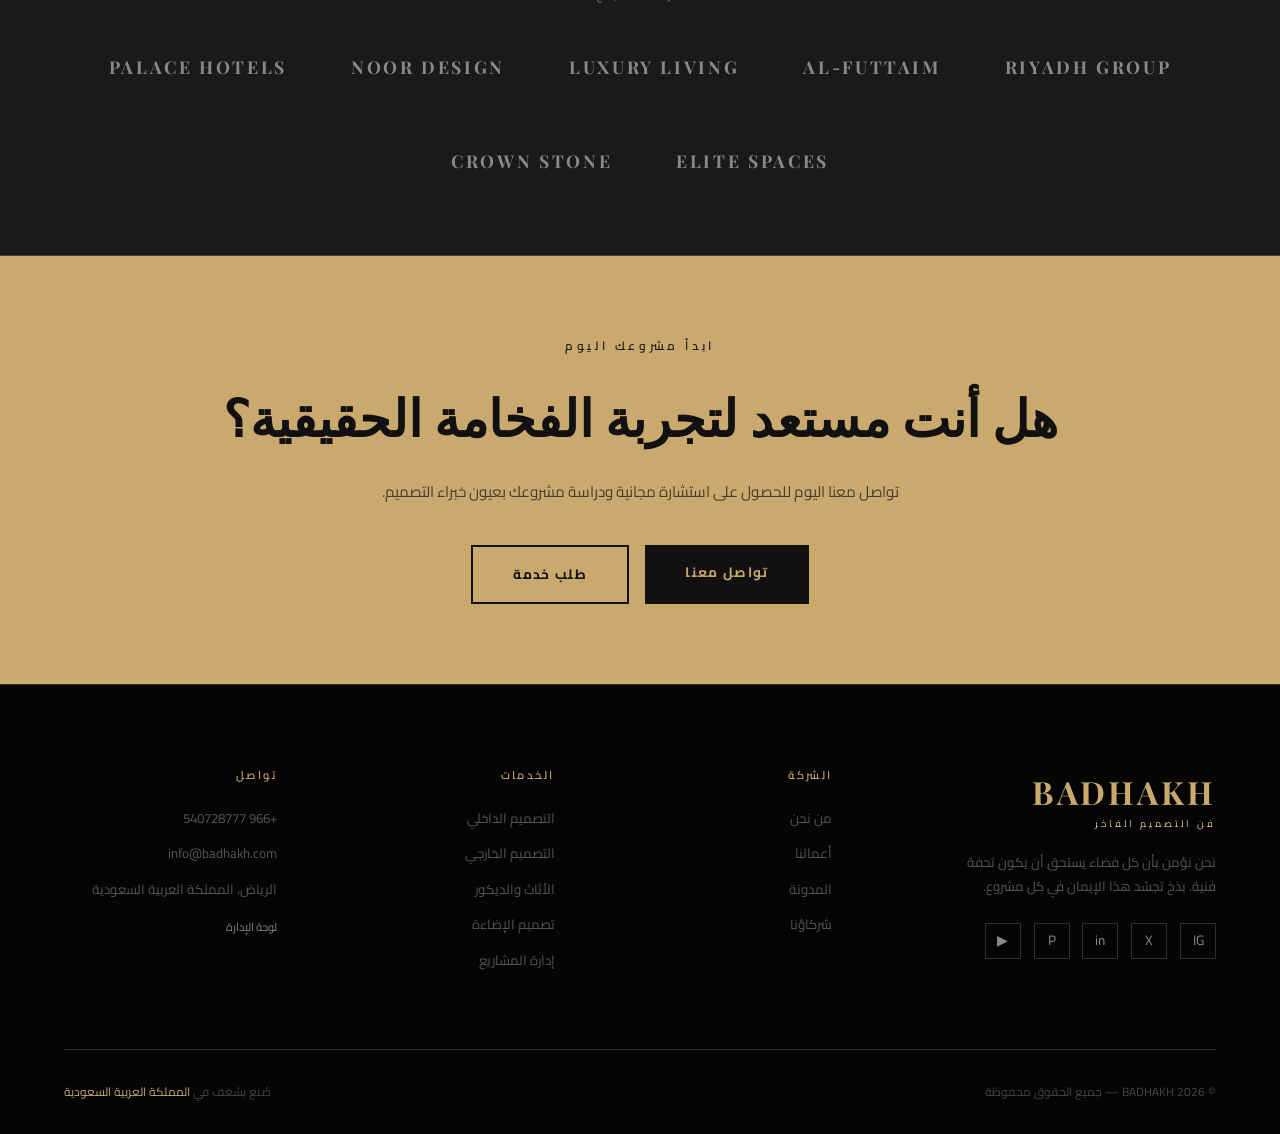
==== commit f169a93e: "Update footer copyright year to 2026 across all pages" ====
--- a/index.html
+++ b/index.html
@@ -760,7 +760,7 @@
     </div>
   </div>
   <div class="footer-bottom">
-    <span>© 2025 BADHAKH — جميع الحقوق محفوظة</span>
+    <span>© 2026 BADHAKH — جميع الحقوق محفوظة</span>
     <span>صُنع بشغف في <a href="#">المملكة العربية السعودية</a></span>
   </div>
 </footer>
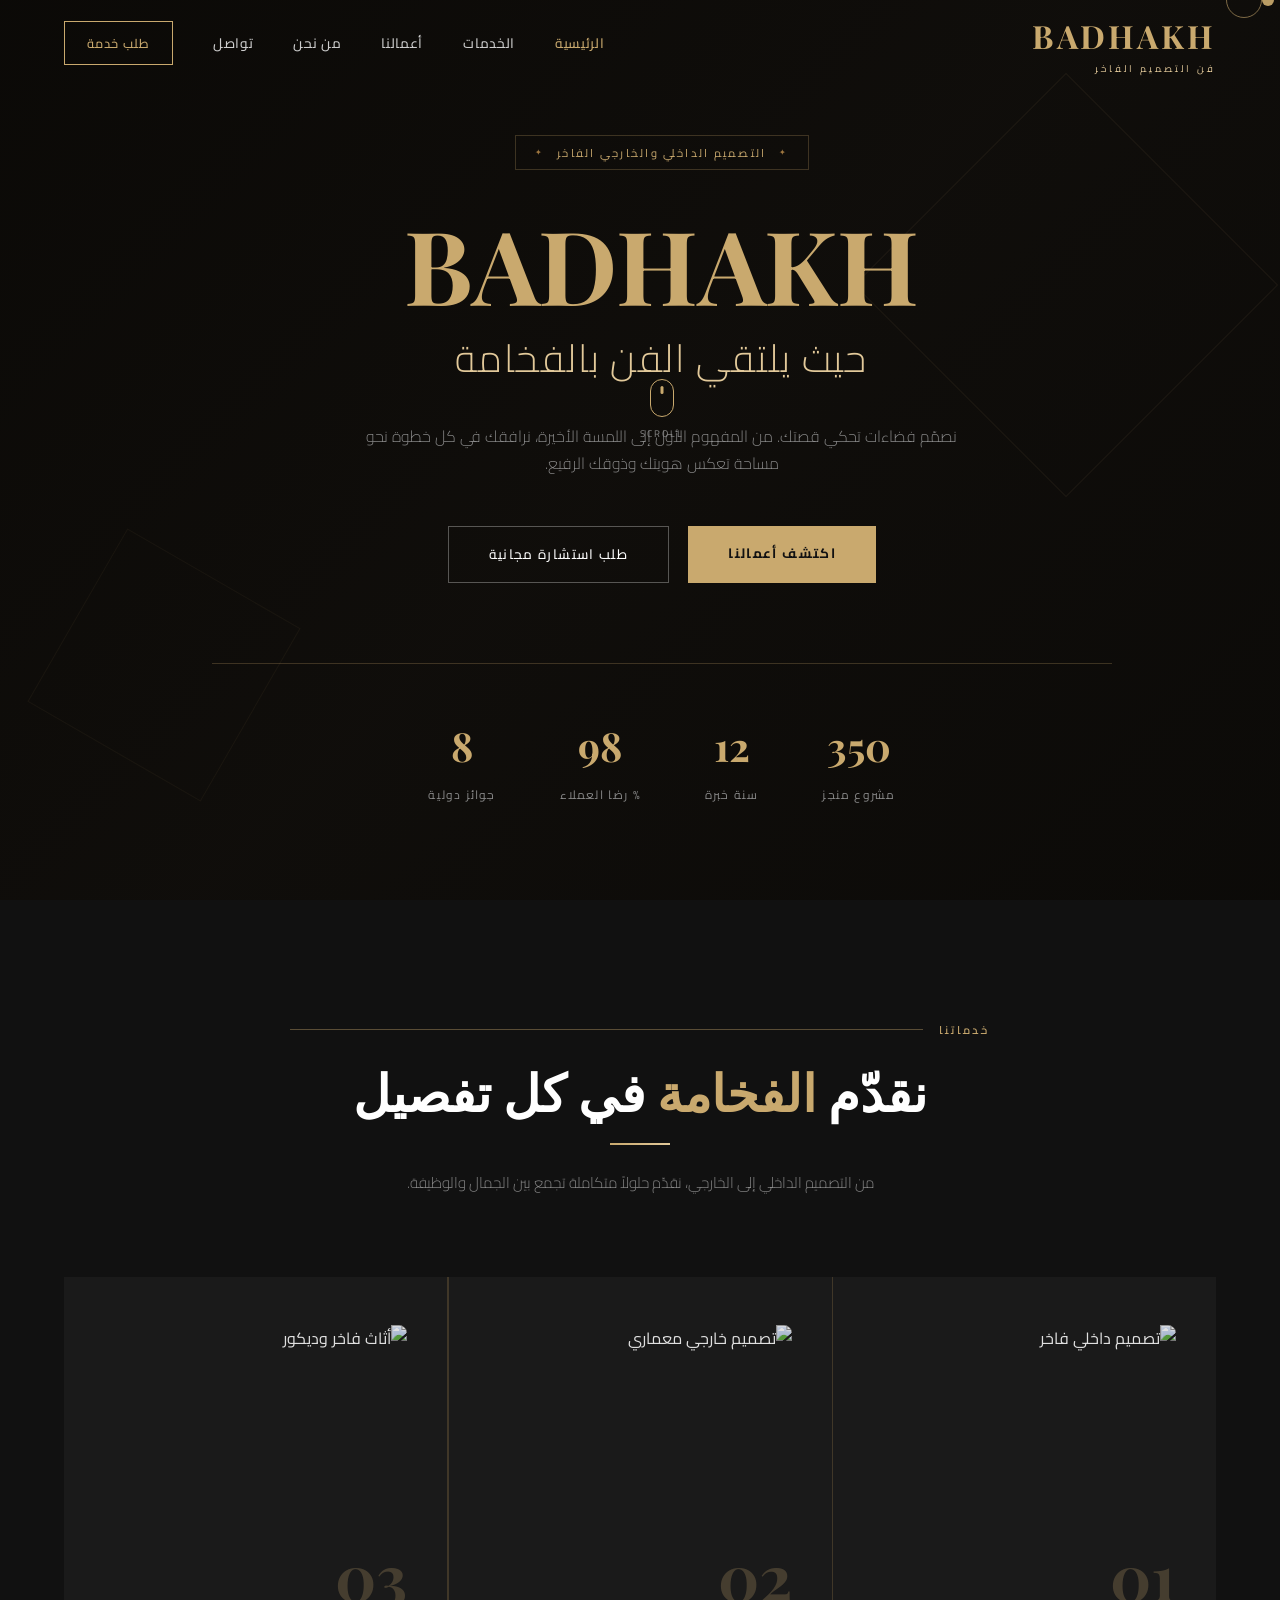
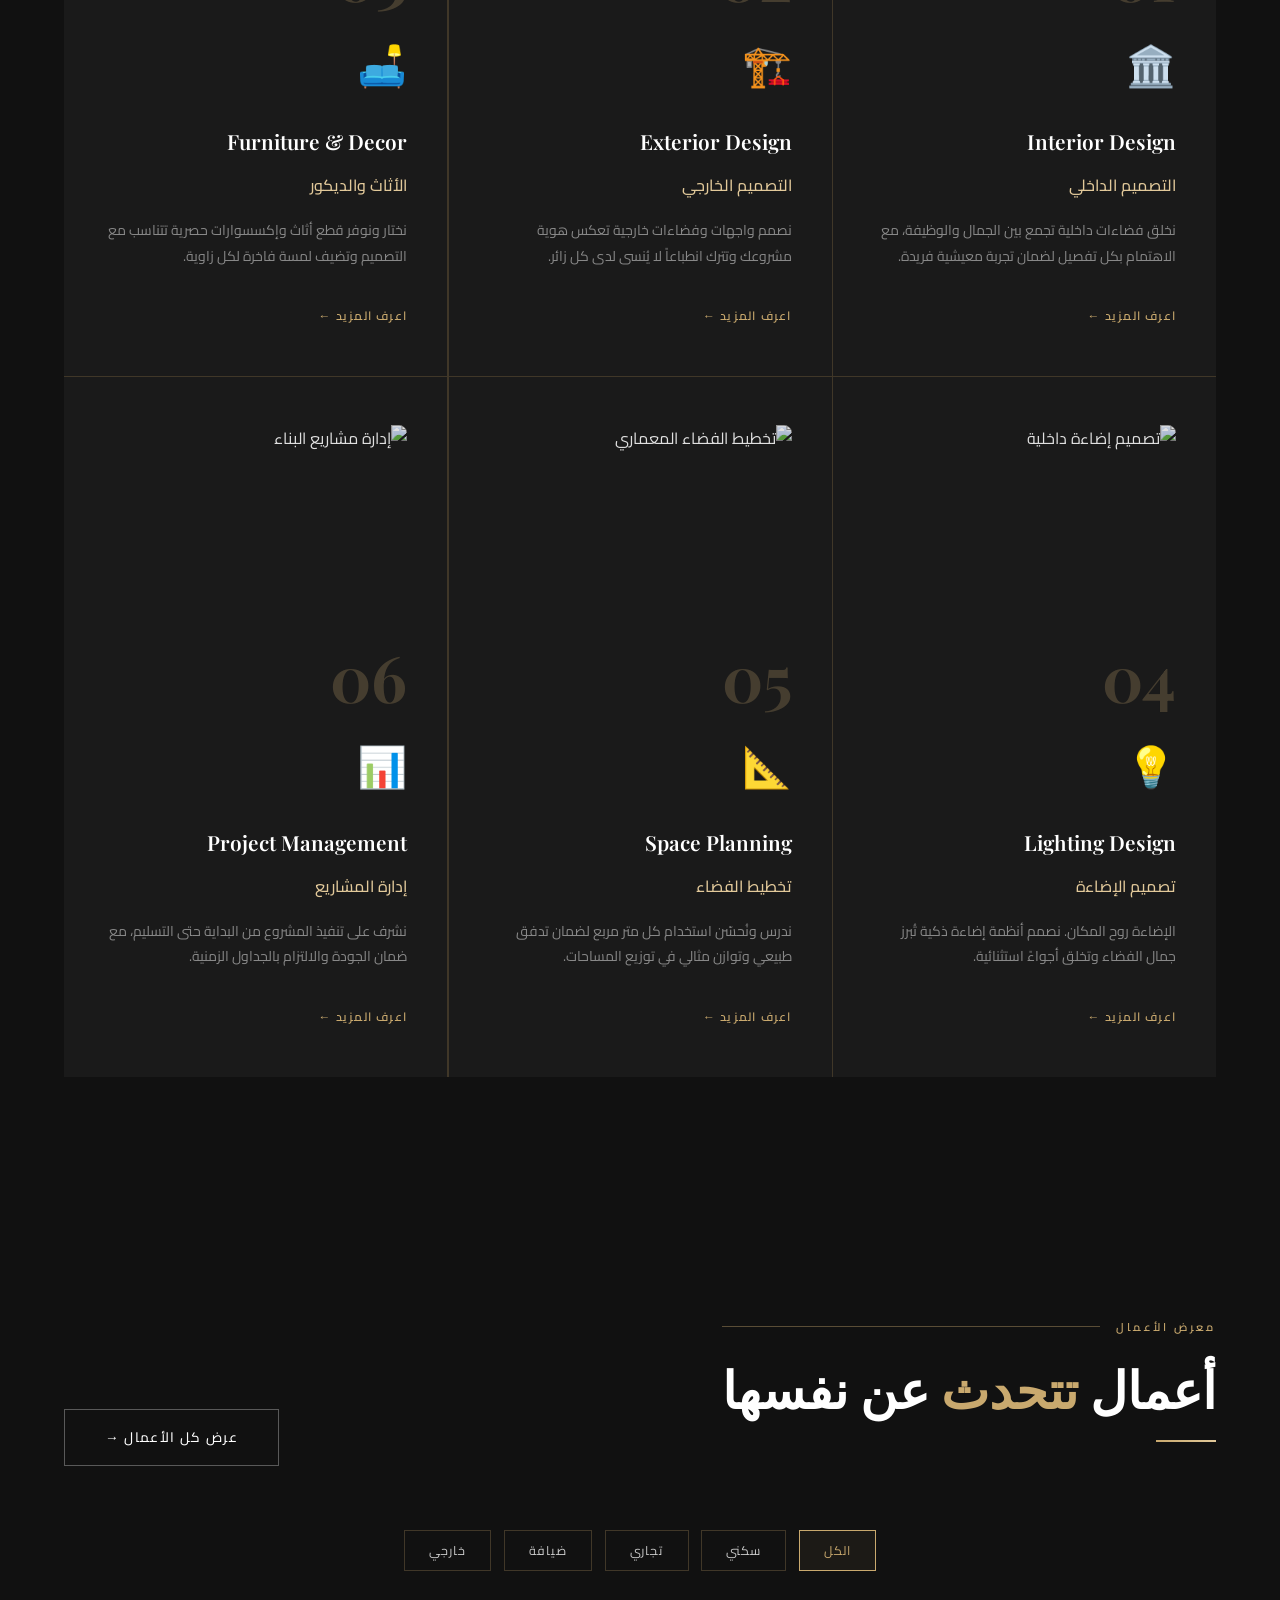
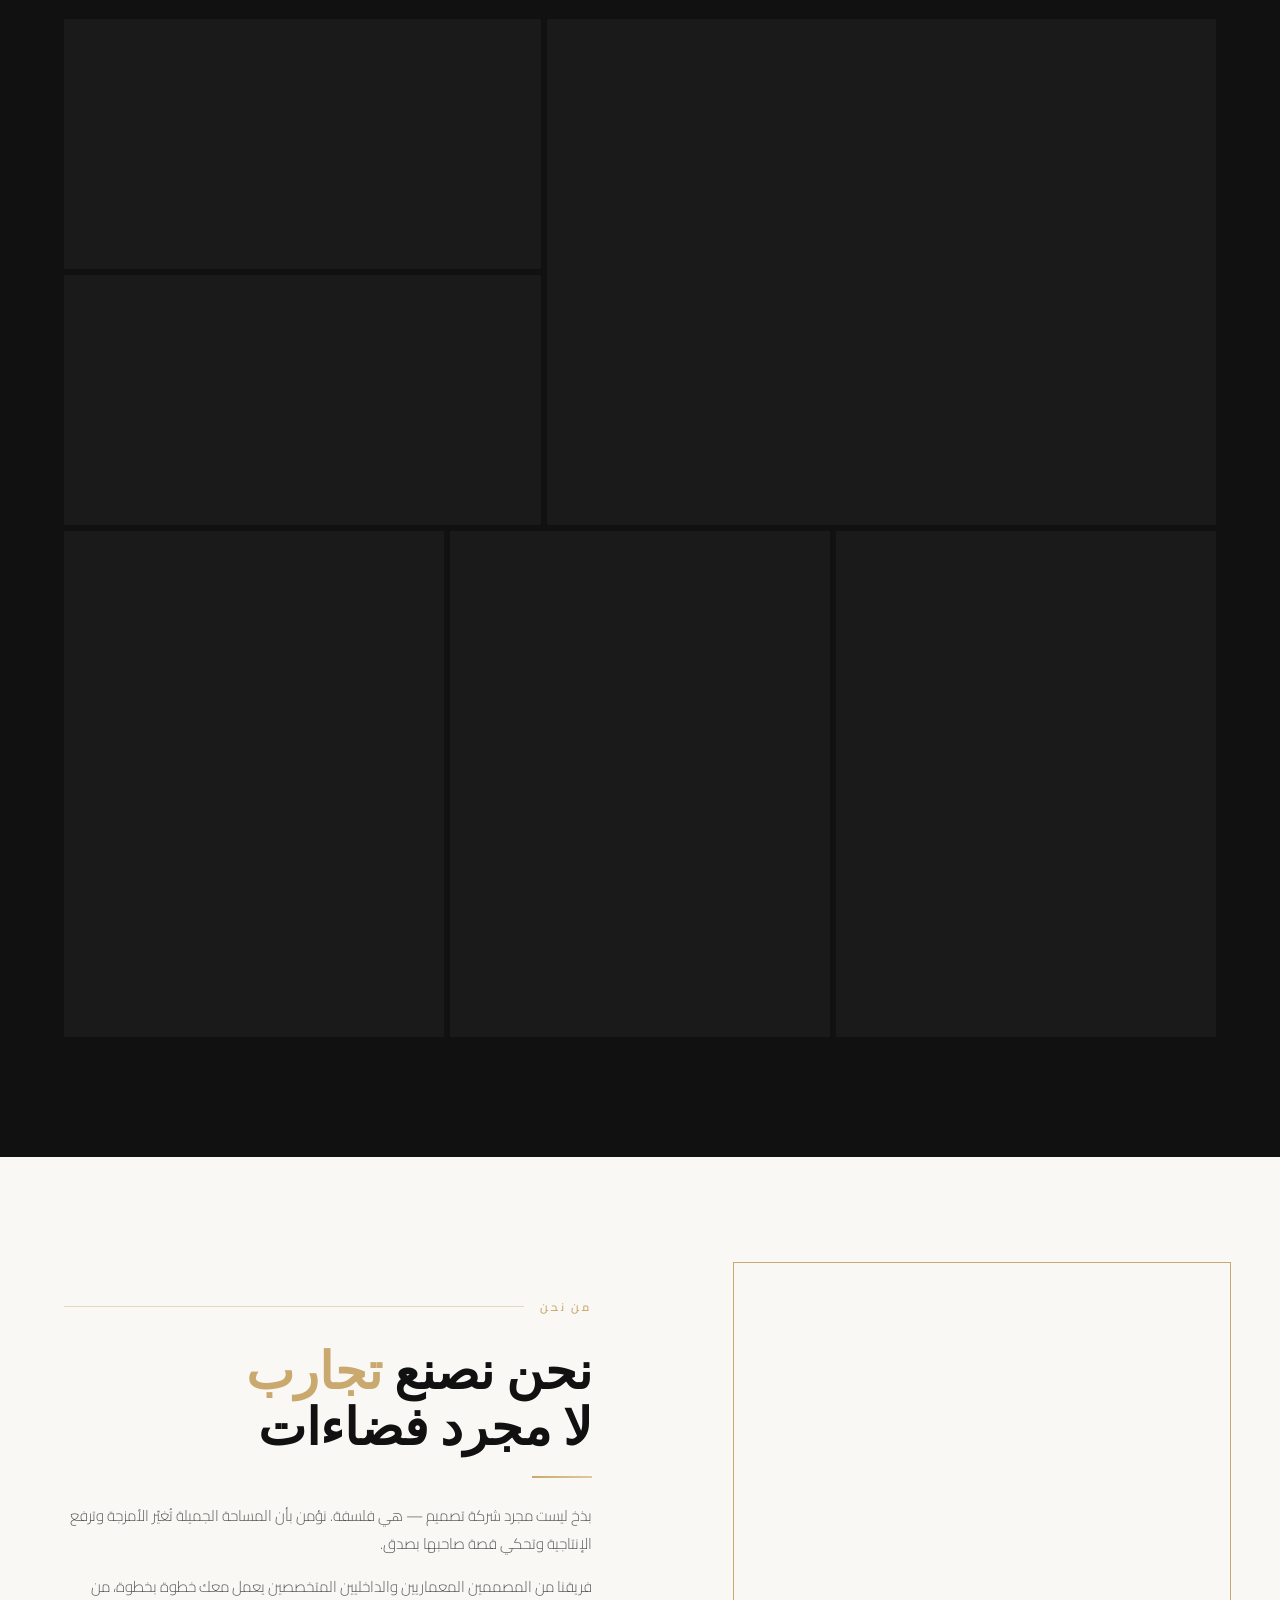
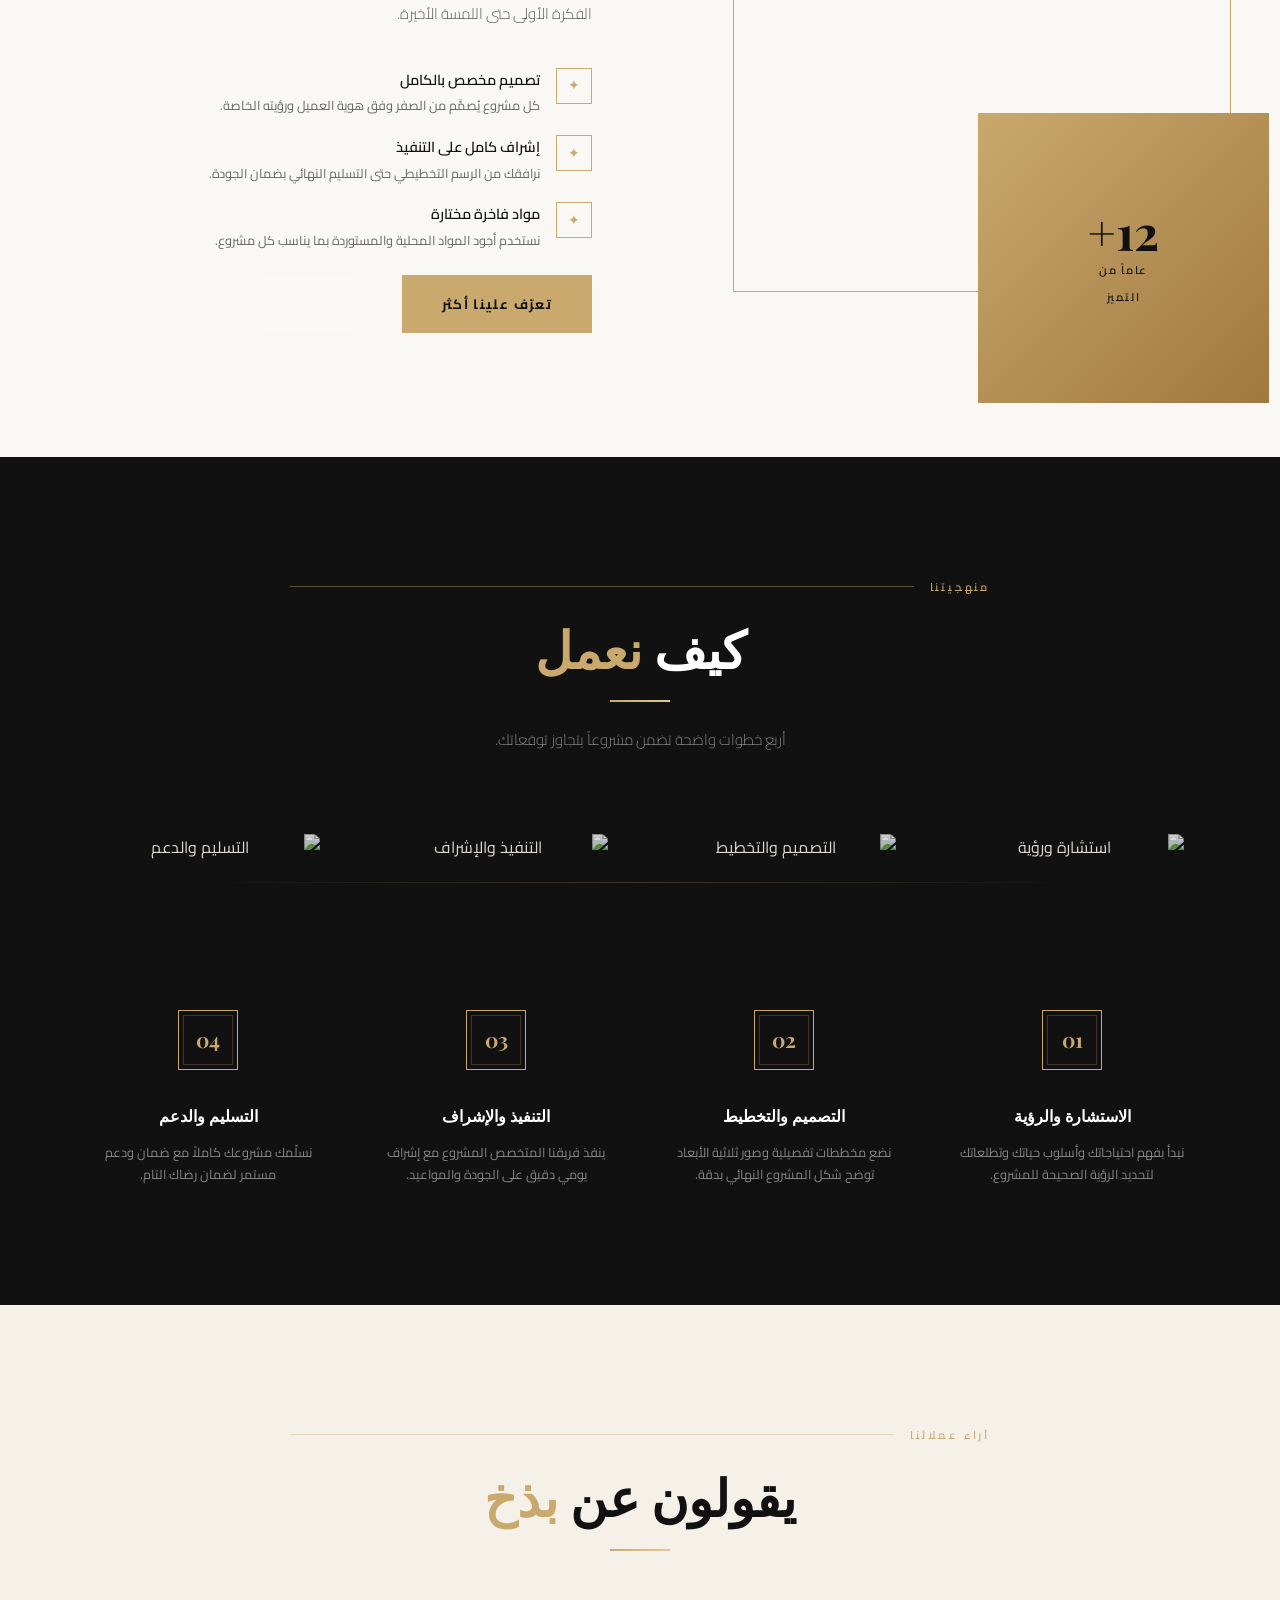
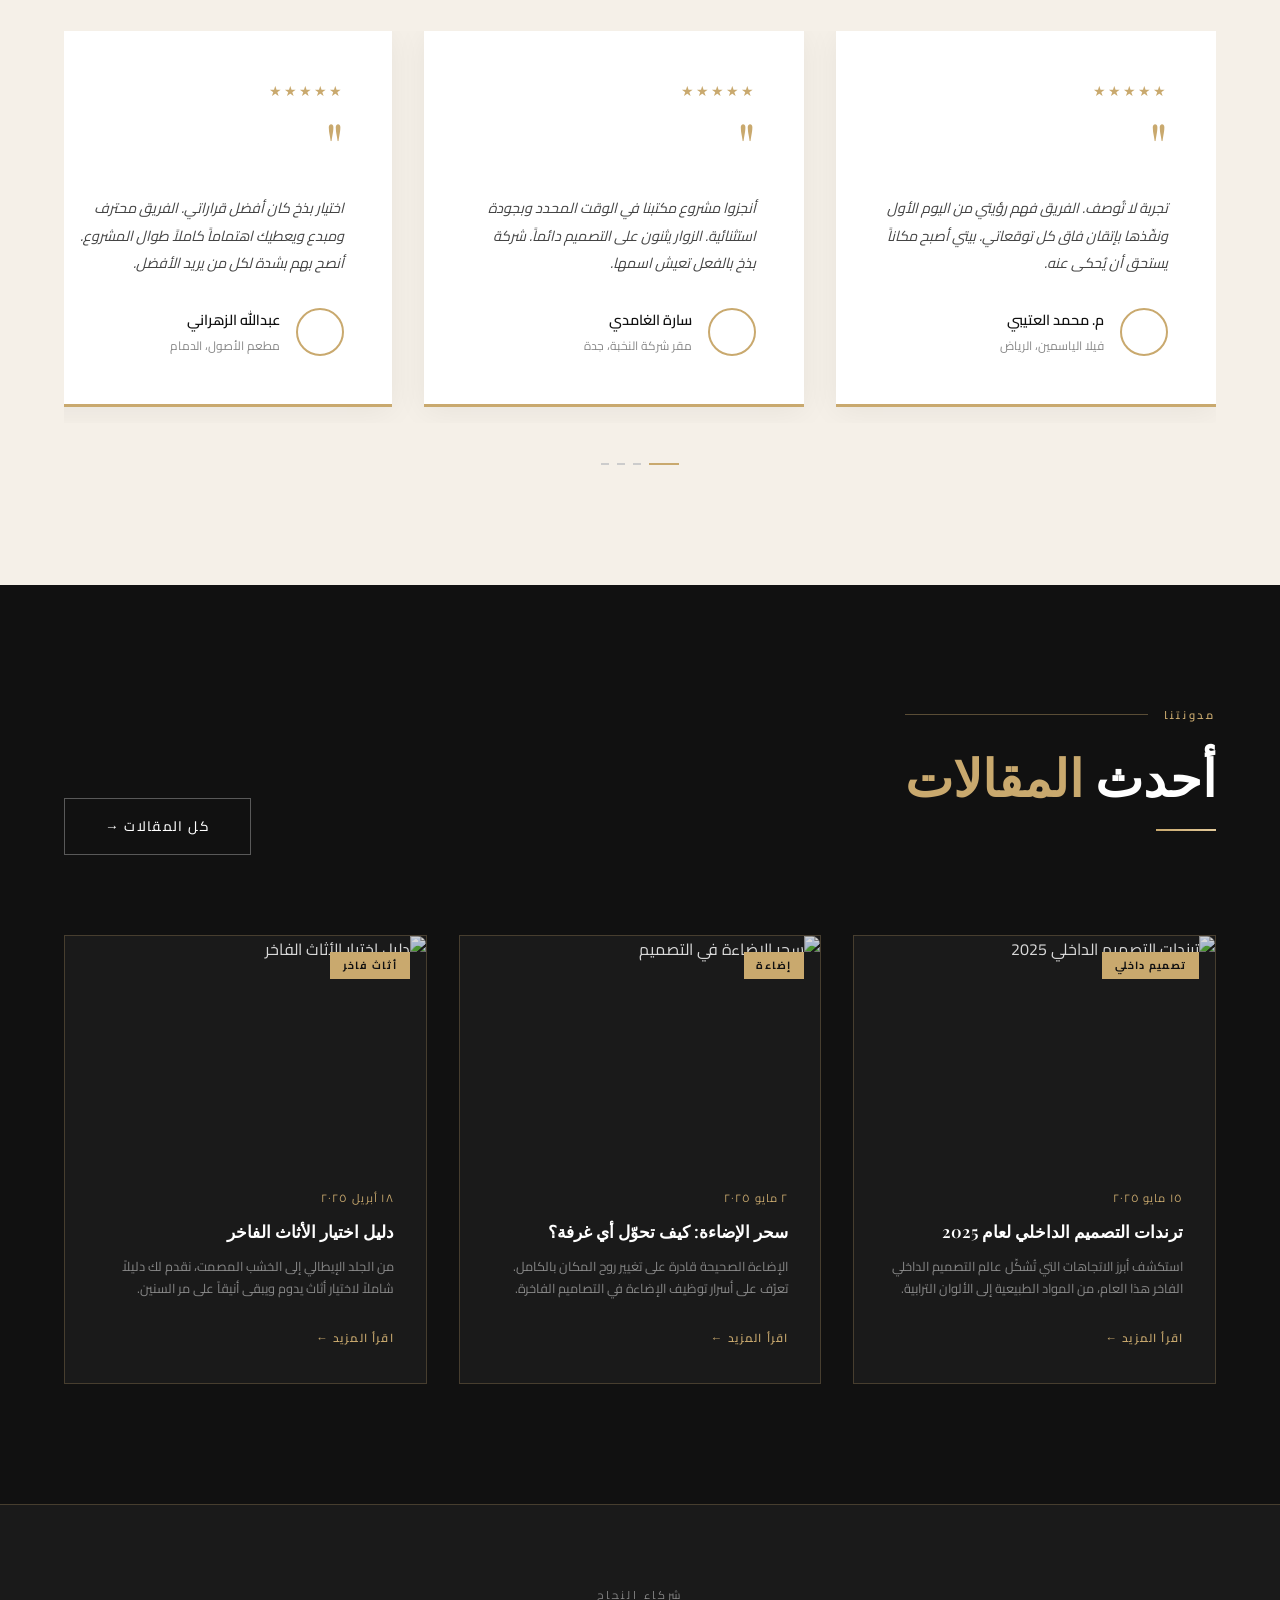
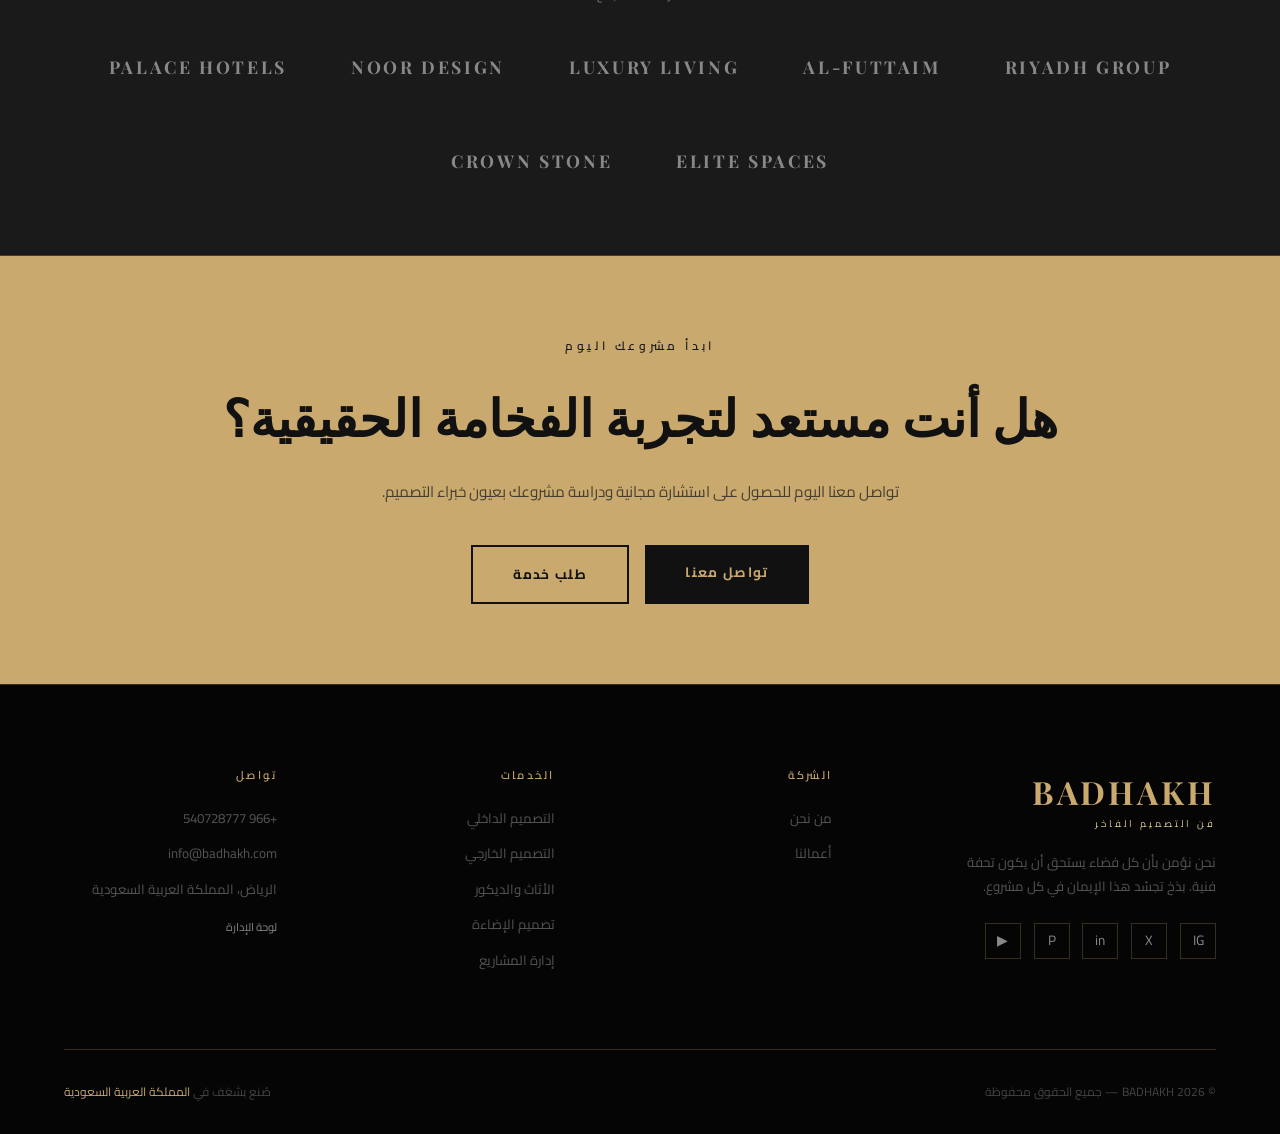
==== commit 6222aed9: "Comment out blog and partners links across multiple pages" ====
--- a/index.html
+++ b/index.html
@@ -740,8 +740,8 @@
       <h4>الشركة</h4>
       <a href="pages/about.html">من نحن</a>
       <a href="pages/portfolio.html">أعمالنا</a>
-      <a href="pages/blog.html">المدونة</a>
-      <a href="pages/partners.html">شركاؤنا</a>
+      <!-- <a href="pages/blog.html">المدونة</a> -->
+      <!-- <a href="pages/partners.html">شركاؤنا</a> -->
     </div>
     <div class="footer-col">
       <h4>الخدمات</h4>
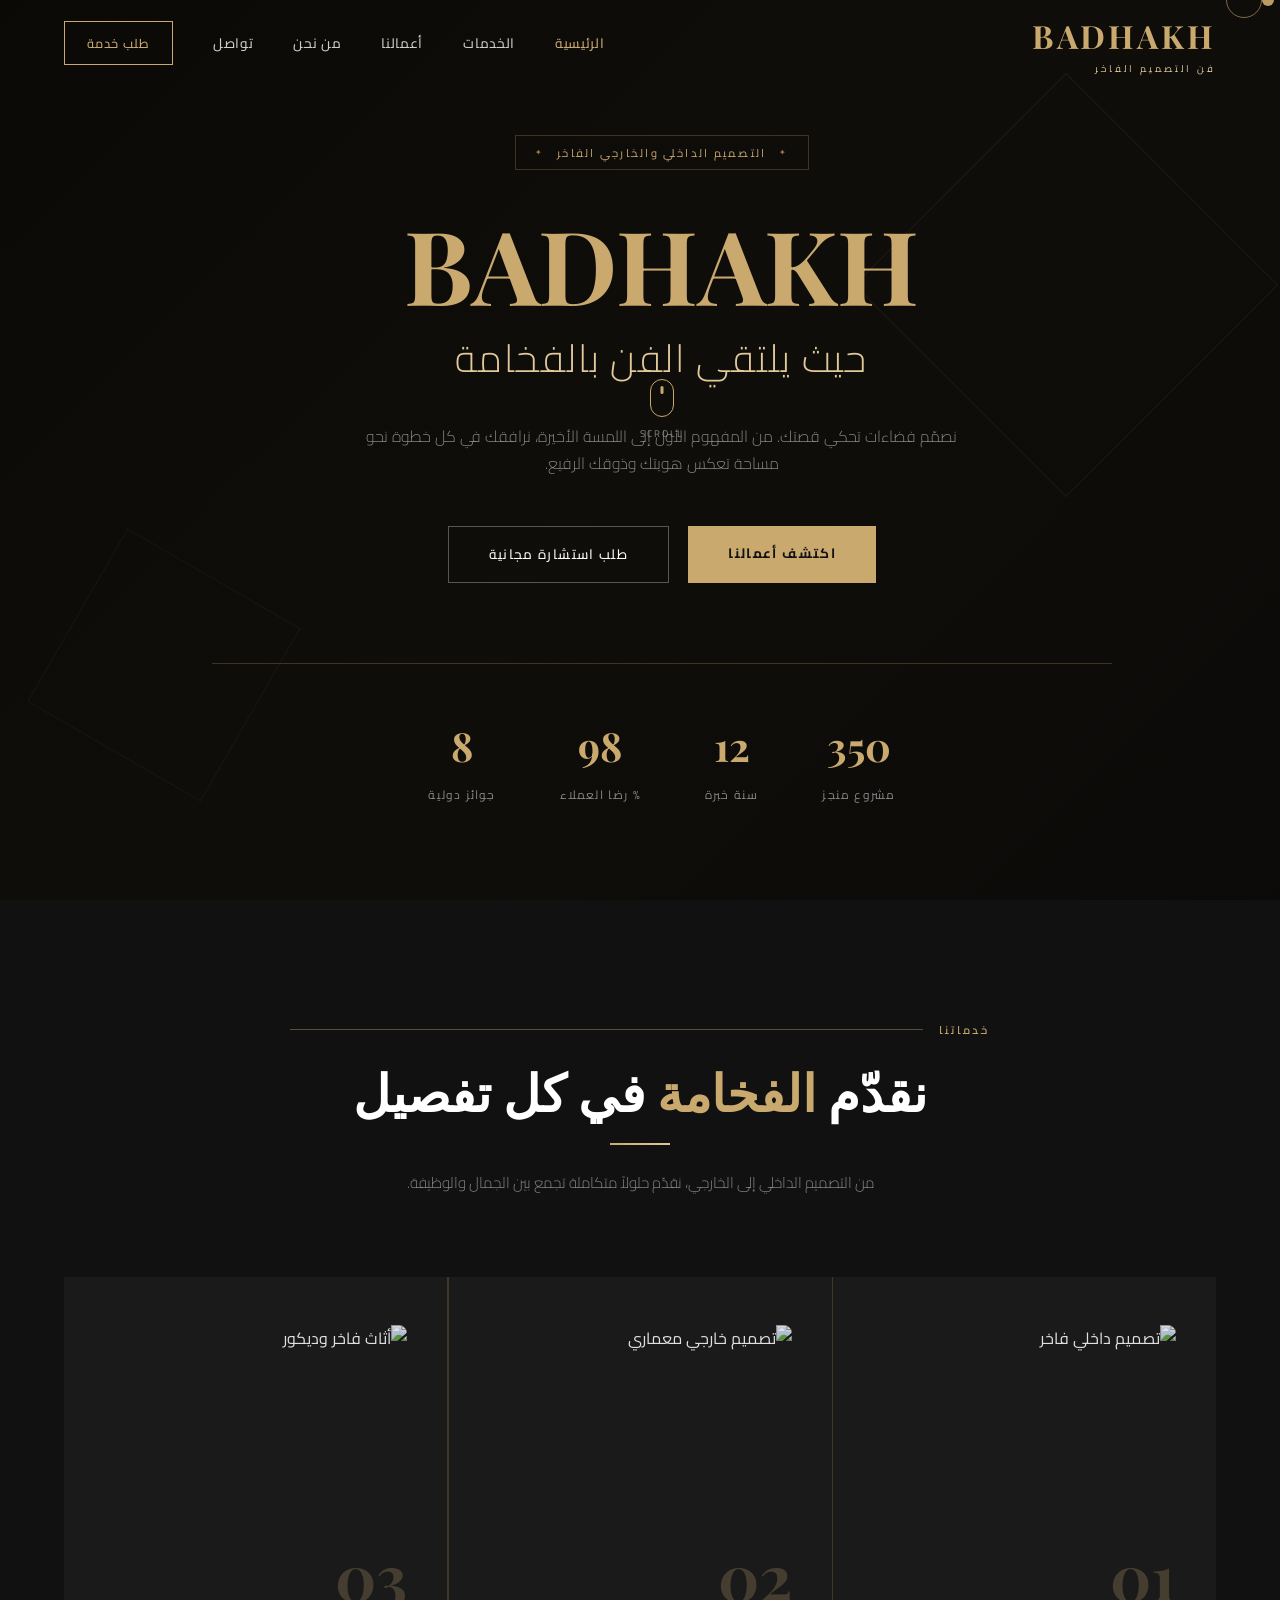
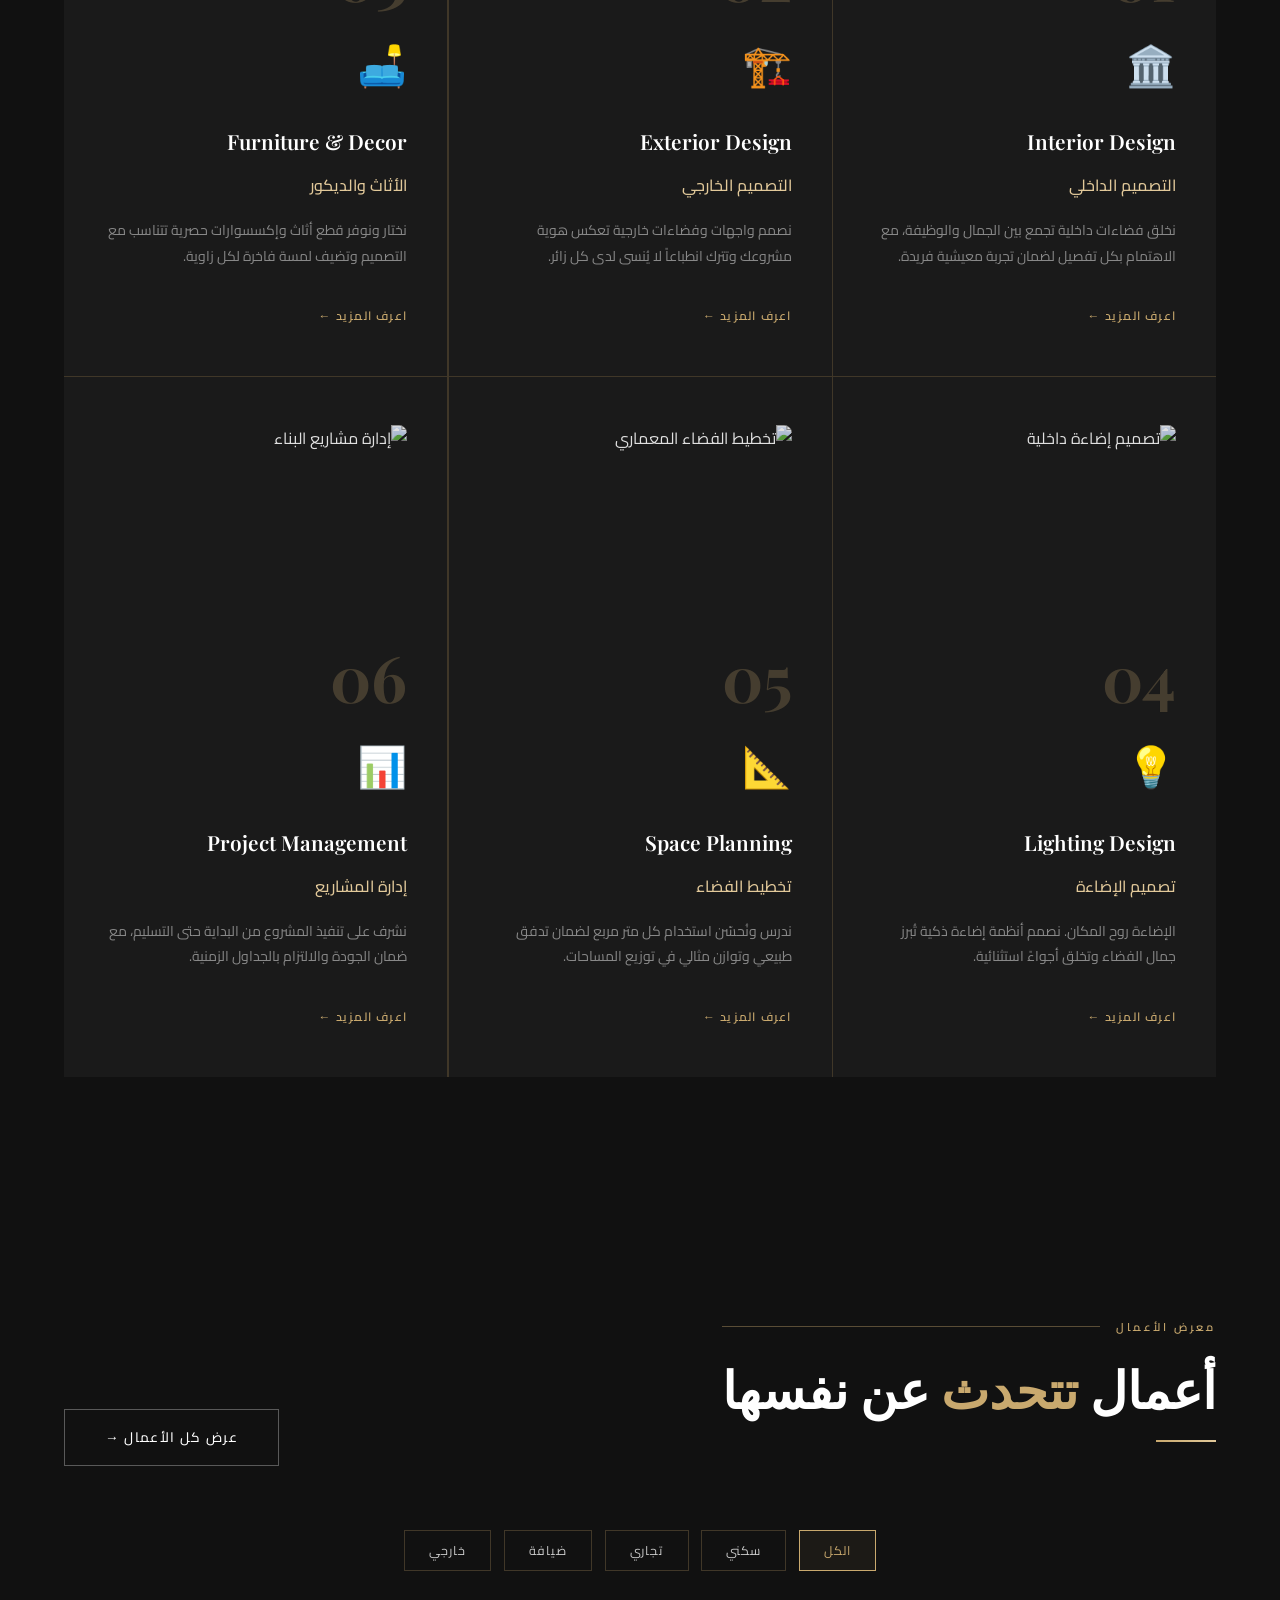
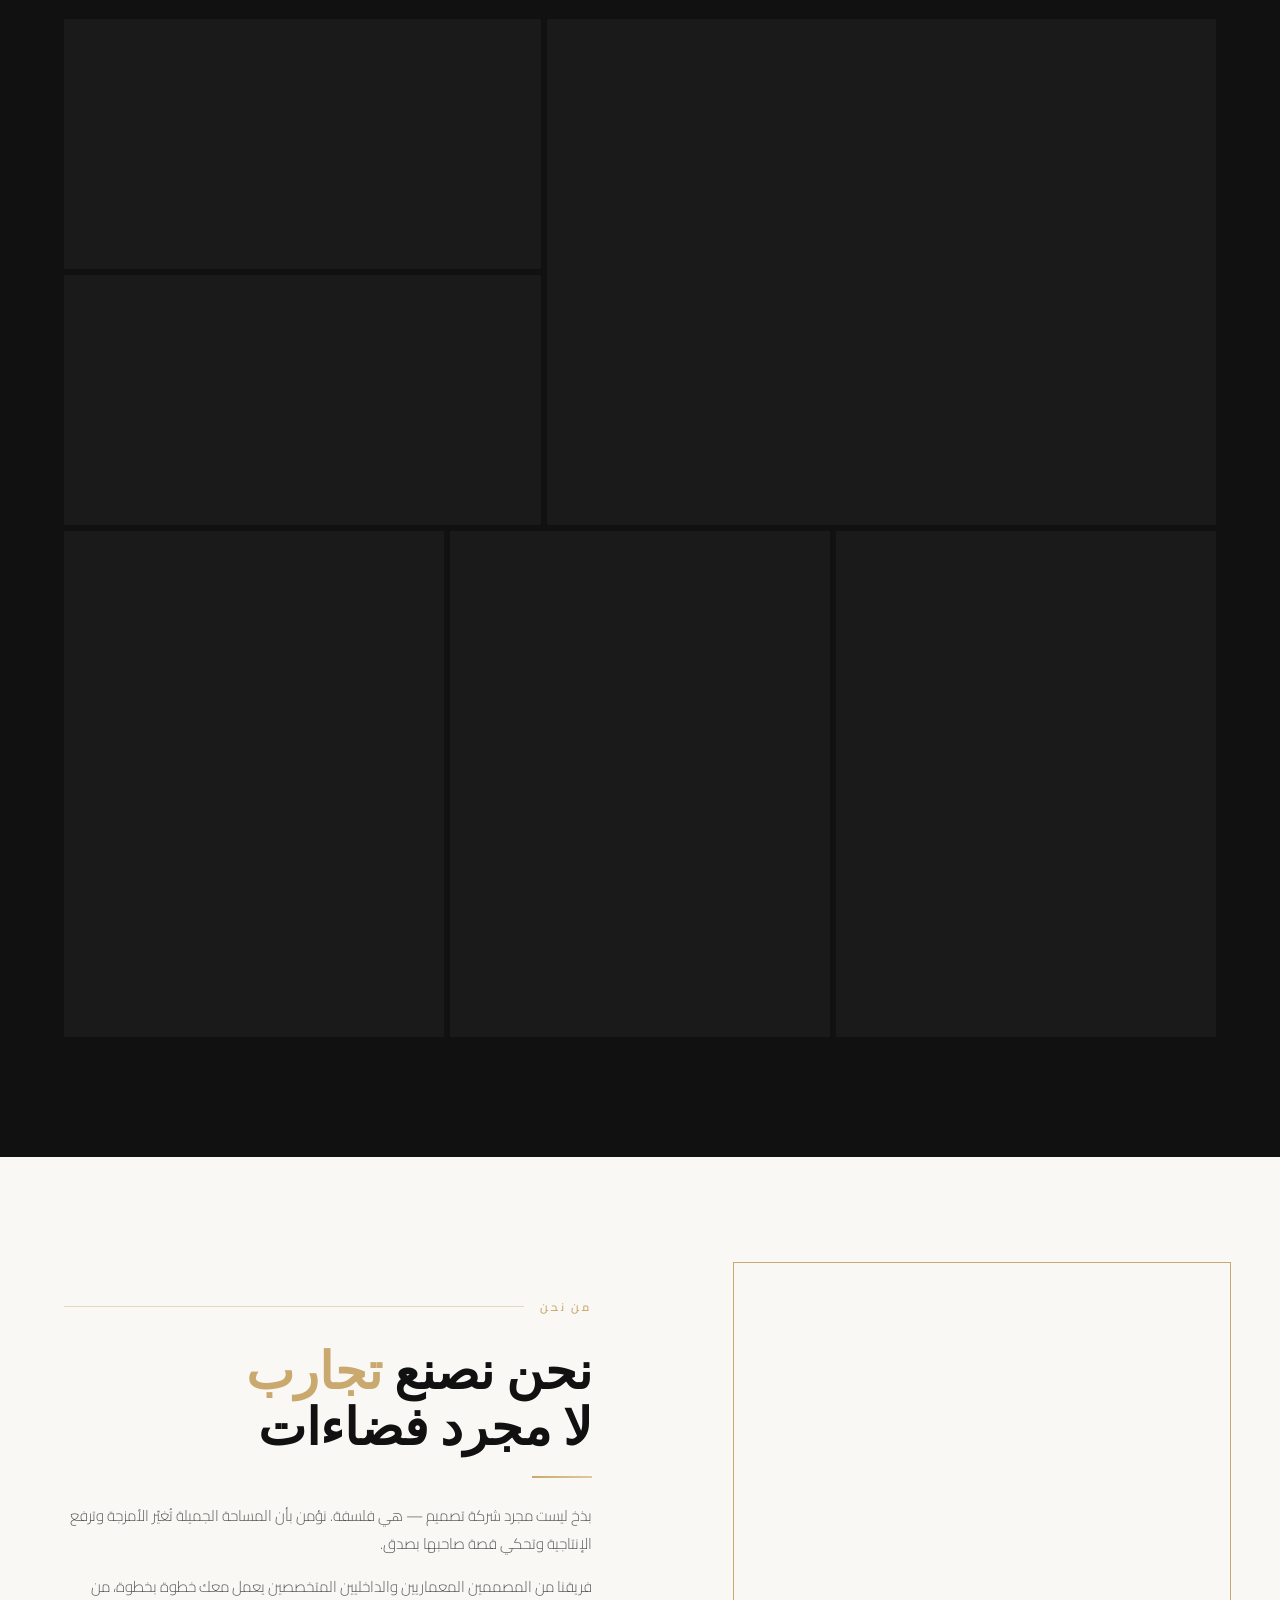
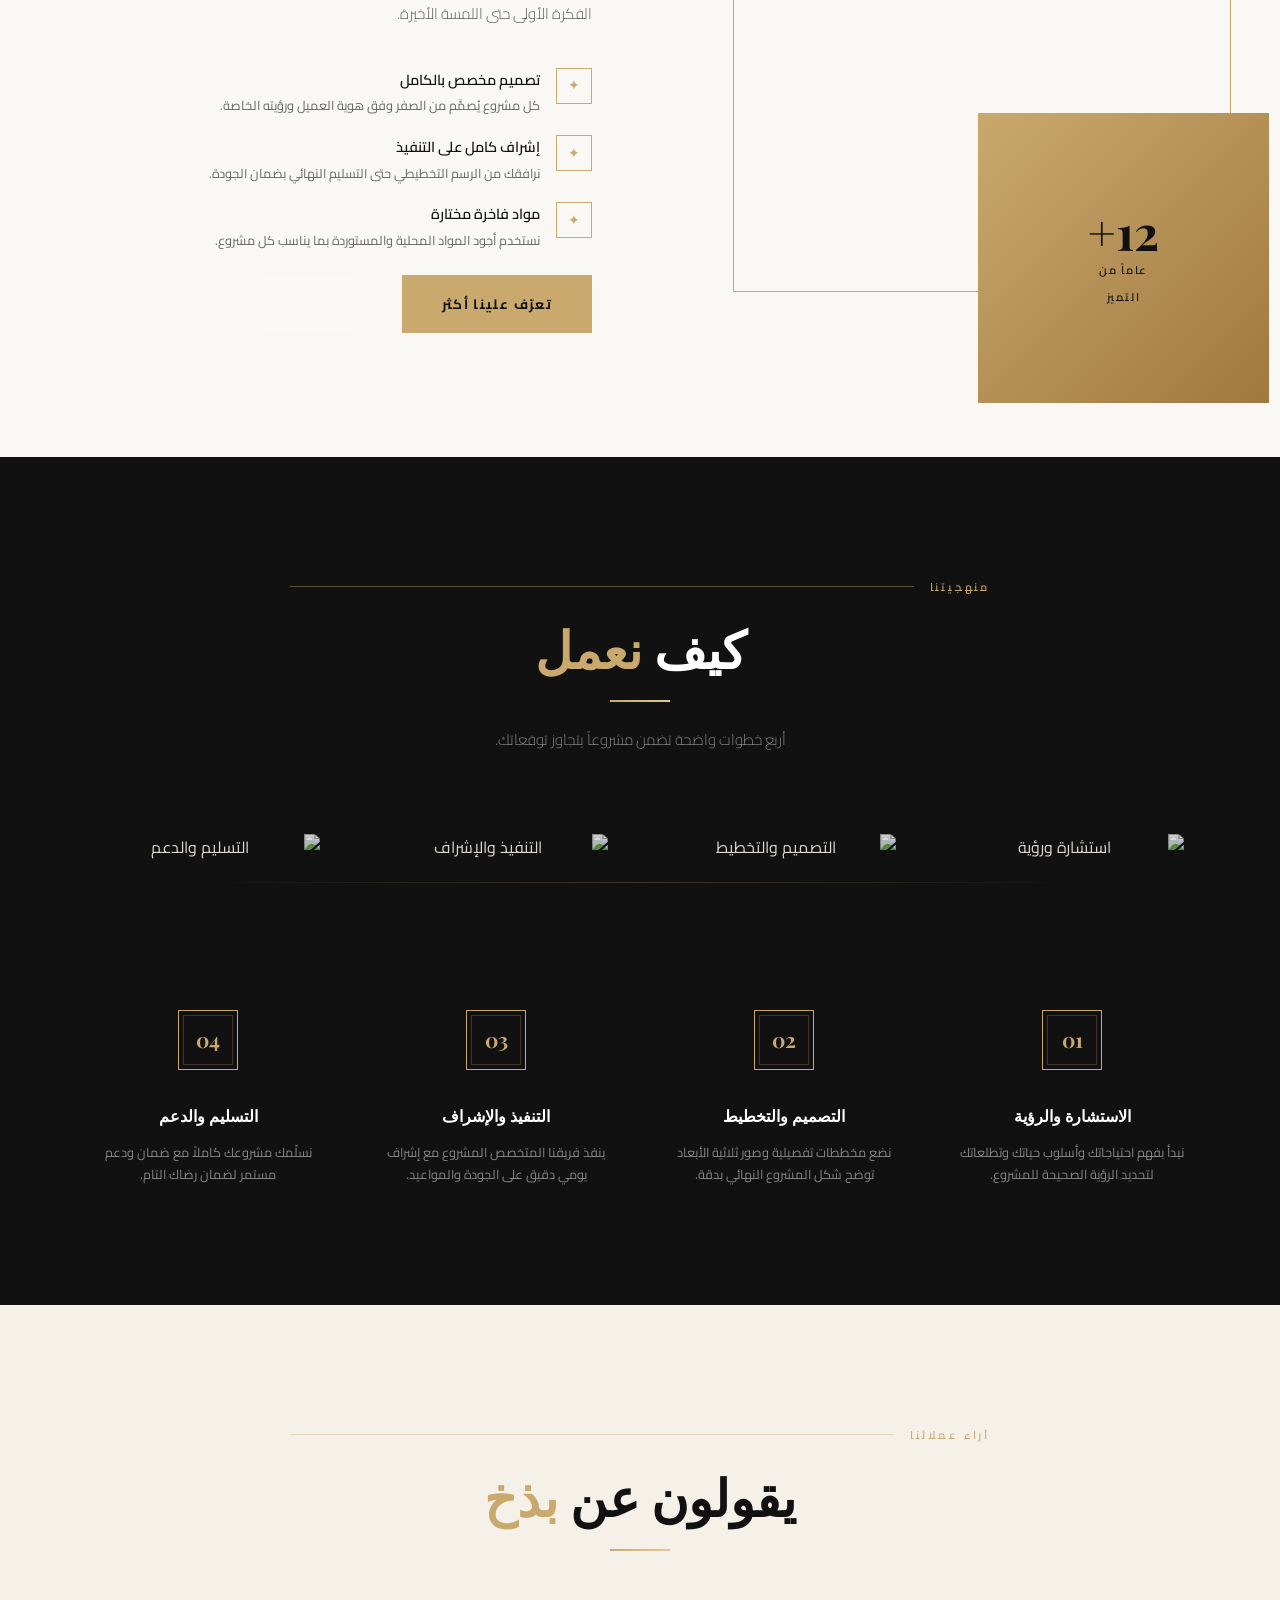
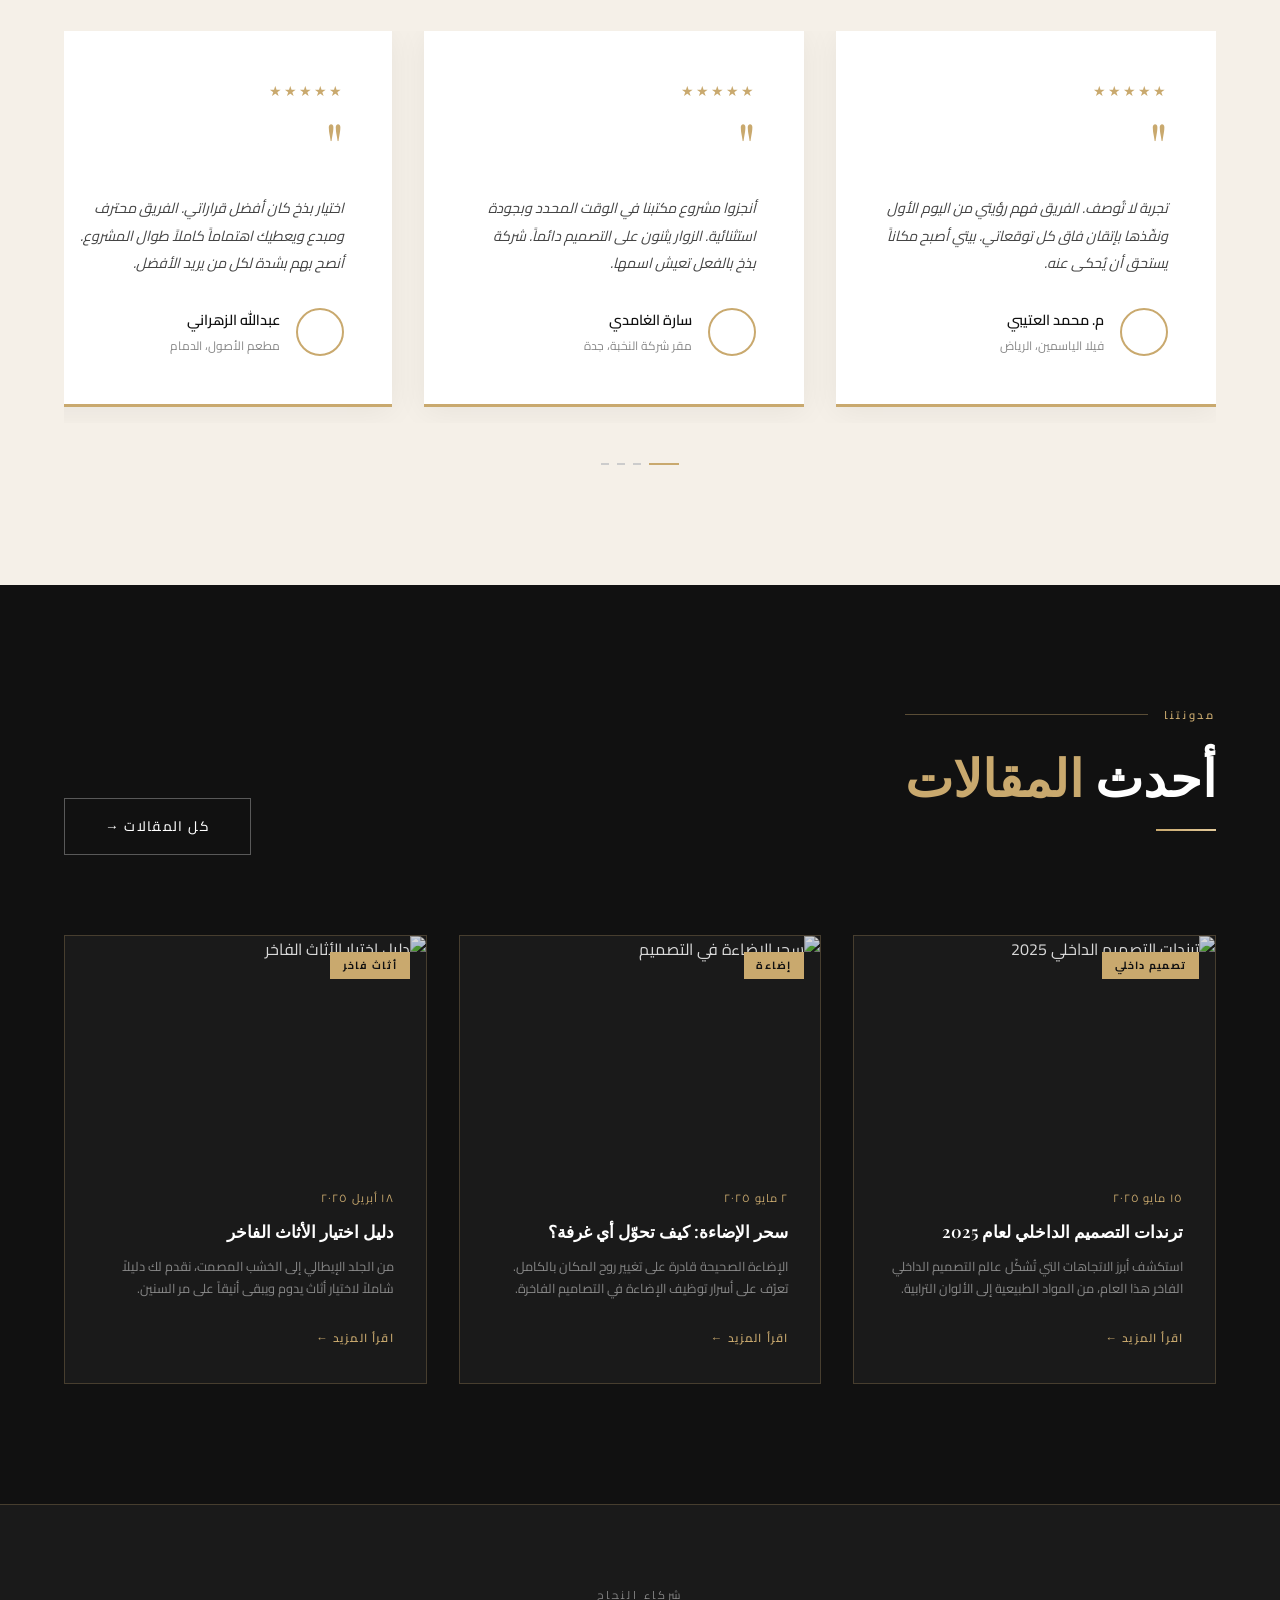
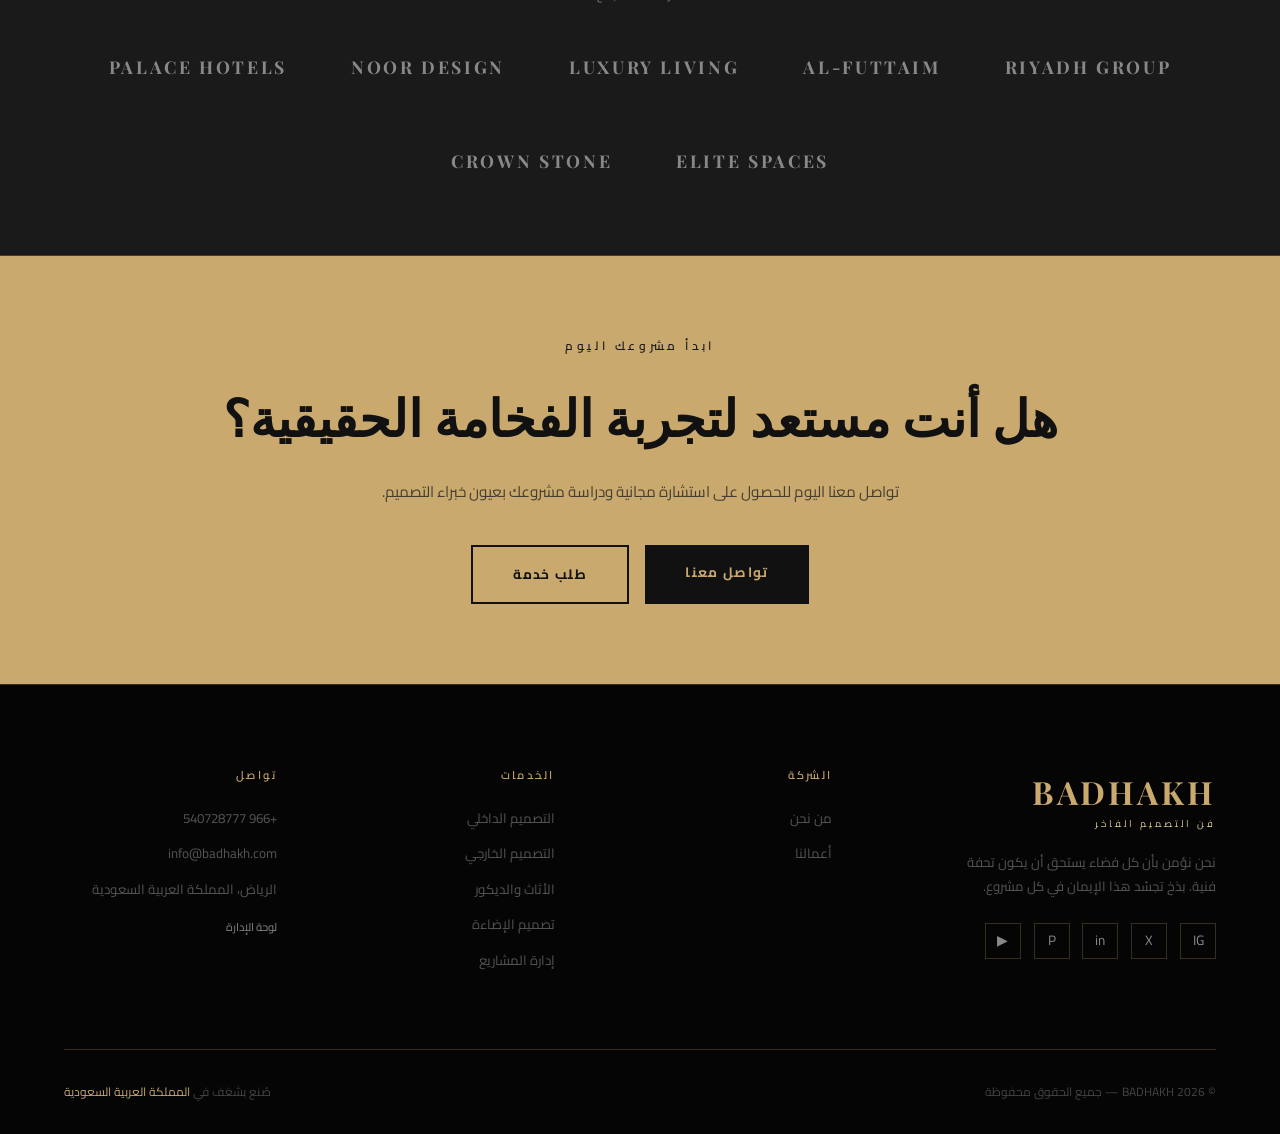
==== commit 227a174d: "Remove blog links from blog section in index.html" ====
--- a/index.html
+++ b/index.html
@@ -633,7 +633,7 @@
       <h2 class="section-heading">أحدث <span class="gold">المقالات</span></h2>
       <div class="gold-divider"></div>
     </div>
-    <a href="pages/blog.html" class="btn-outline" style="flex-shrink:0;">كل المقالات →</a>
+    <a href="" class="btn-outline" style="flex-shrink:0;">كل المقالات →</a>
   </div>
  
   <div class="blog-grid">
@@ -651,7 +651,7 @@
         <div class="blog-date">١٥ مايو ٢٠٢٥</div>
         <h3 class="blog-title">ترندات التصميم الداخلي لعام 2025</h3>
         <p class="blog-excerpt">استكشف أبرز الاتجاهات التي تُشكّل عالم التصميم الداخلي الفاخر هذا العام، من المواد الطبيعية إلى الألوان الترابية.</p>
-        <a href="pages/blog.html" class="blog-link">اقرأ المزيد ←</a>
+        <a href="" class="blog-link">اقرأ المزيد ←</a>
       </div>
     </div>
  
@@ -668,7 +668,7 @@
         <div class="blog-date">٢ مايو ٢٠٢٥</div>
         <h3 class="blog-title">سحر الإضاءة: كيف تحوّل أي غرفة؟</h3>
         <p class="blog-excerpt">الإضاءة الصحيحة قادرة على تغيير روح المكان بالكامل. تعرّف على أسرار توظيف الإضاءة في التصاميم الفاخرة.</p>
-        <a href="pages/blog.html" class="blog-link">اقرأ المزيد ←</a>
+        <a href="" class="blog-link">اقرأ المزيد ←</a>
       </div>
     </div>
  
@@ -685,7 +685,7 @@
         <div class="blog-date">١٨ أبريل ٢٠٢٥</div>
         <h3 class="blog-title">دليل اختيار الأثاث الفاخر</h3>
         <p class="blog-excerpt">من الجلد الإيطالي إلى الخشب المصمت، نقدم لك دليلاً شاملاً لاختيار أثاث يدوم ويبقى أنيقاً على مر السنين.</p>
-        <a href="pages/blog.html" class="blog-link">اقرأ المزيد ←</a>
+        <a href="" class="blog-link">اقرأ المزيد ←</a>
       </div>
     </div>
  
